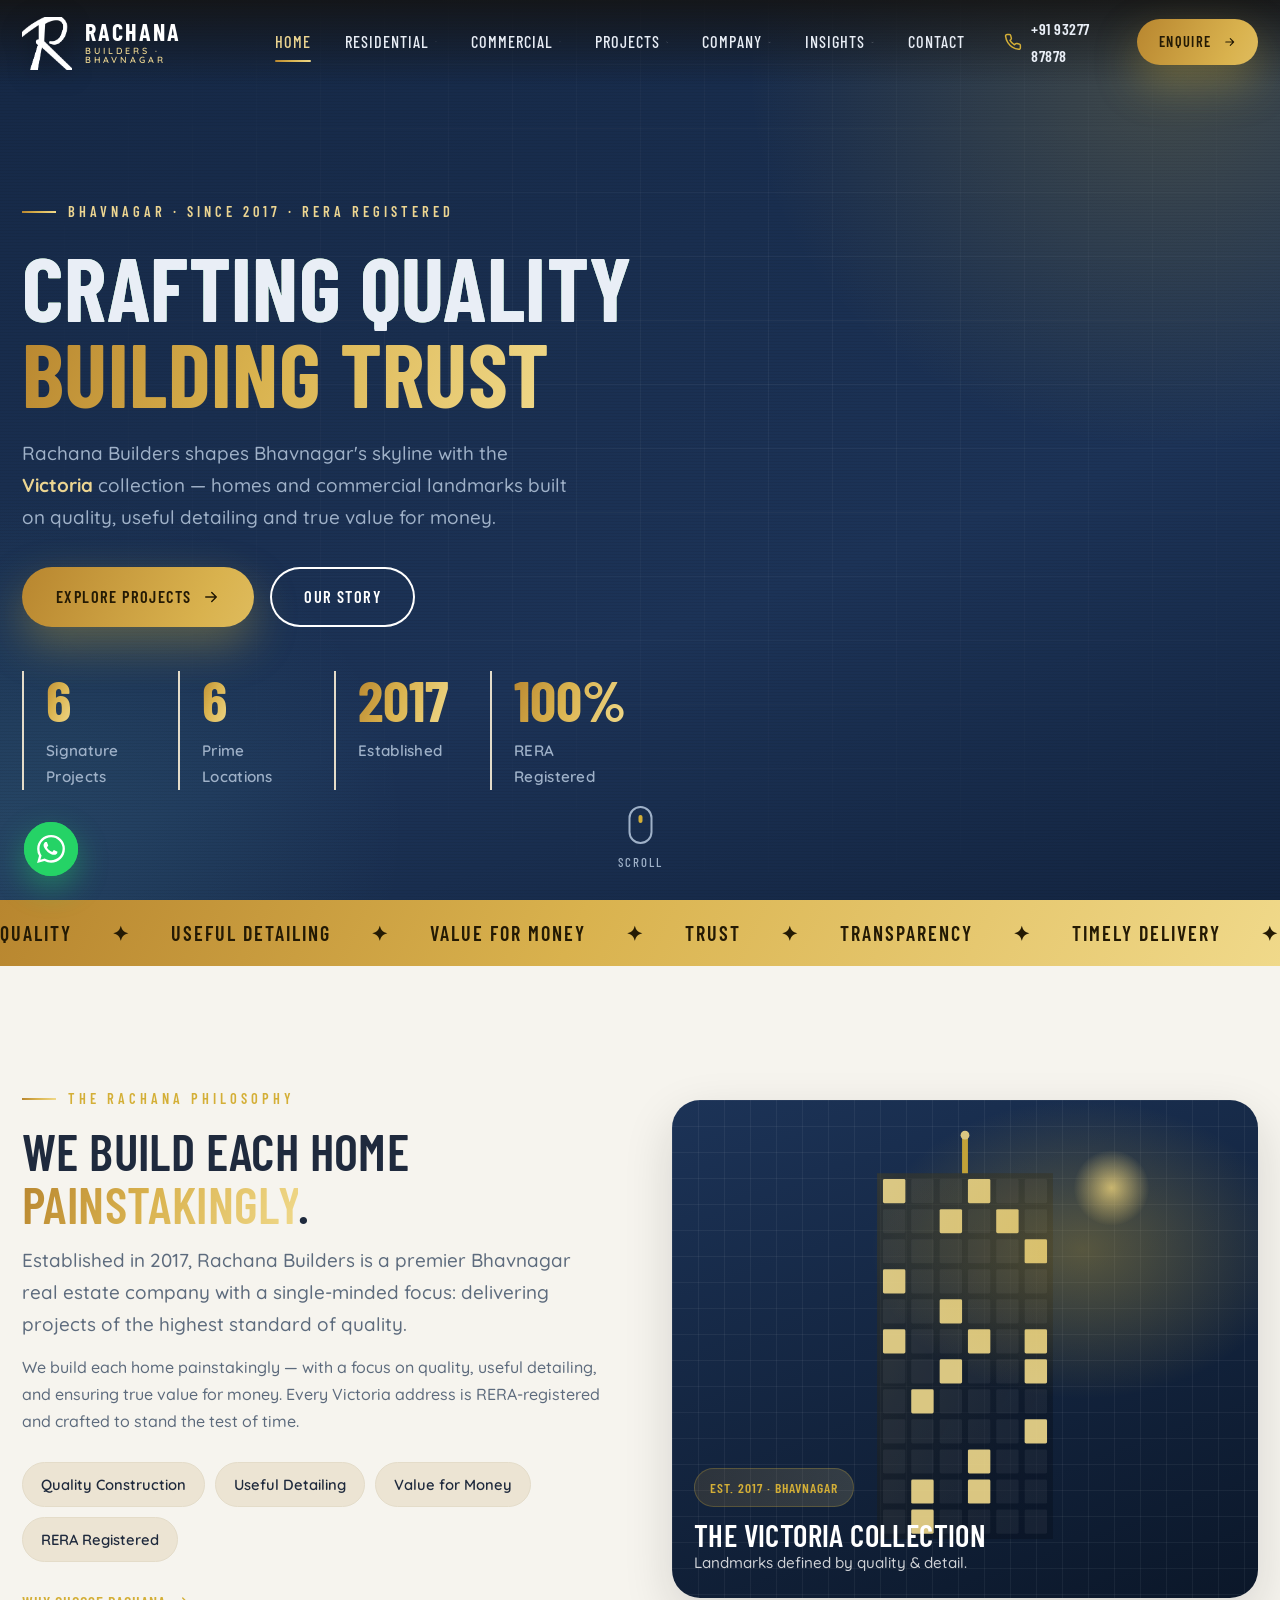
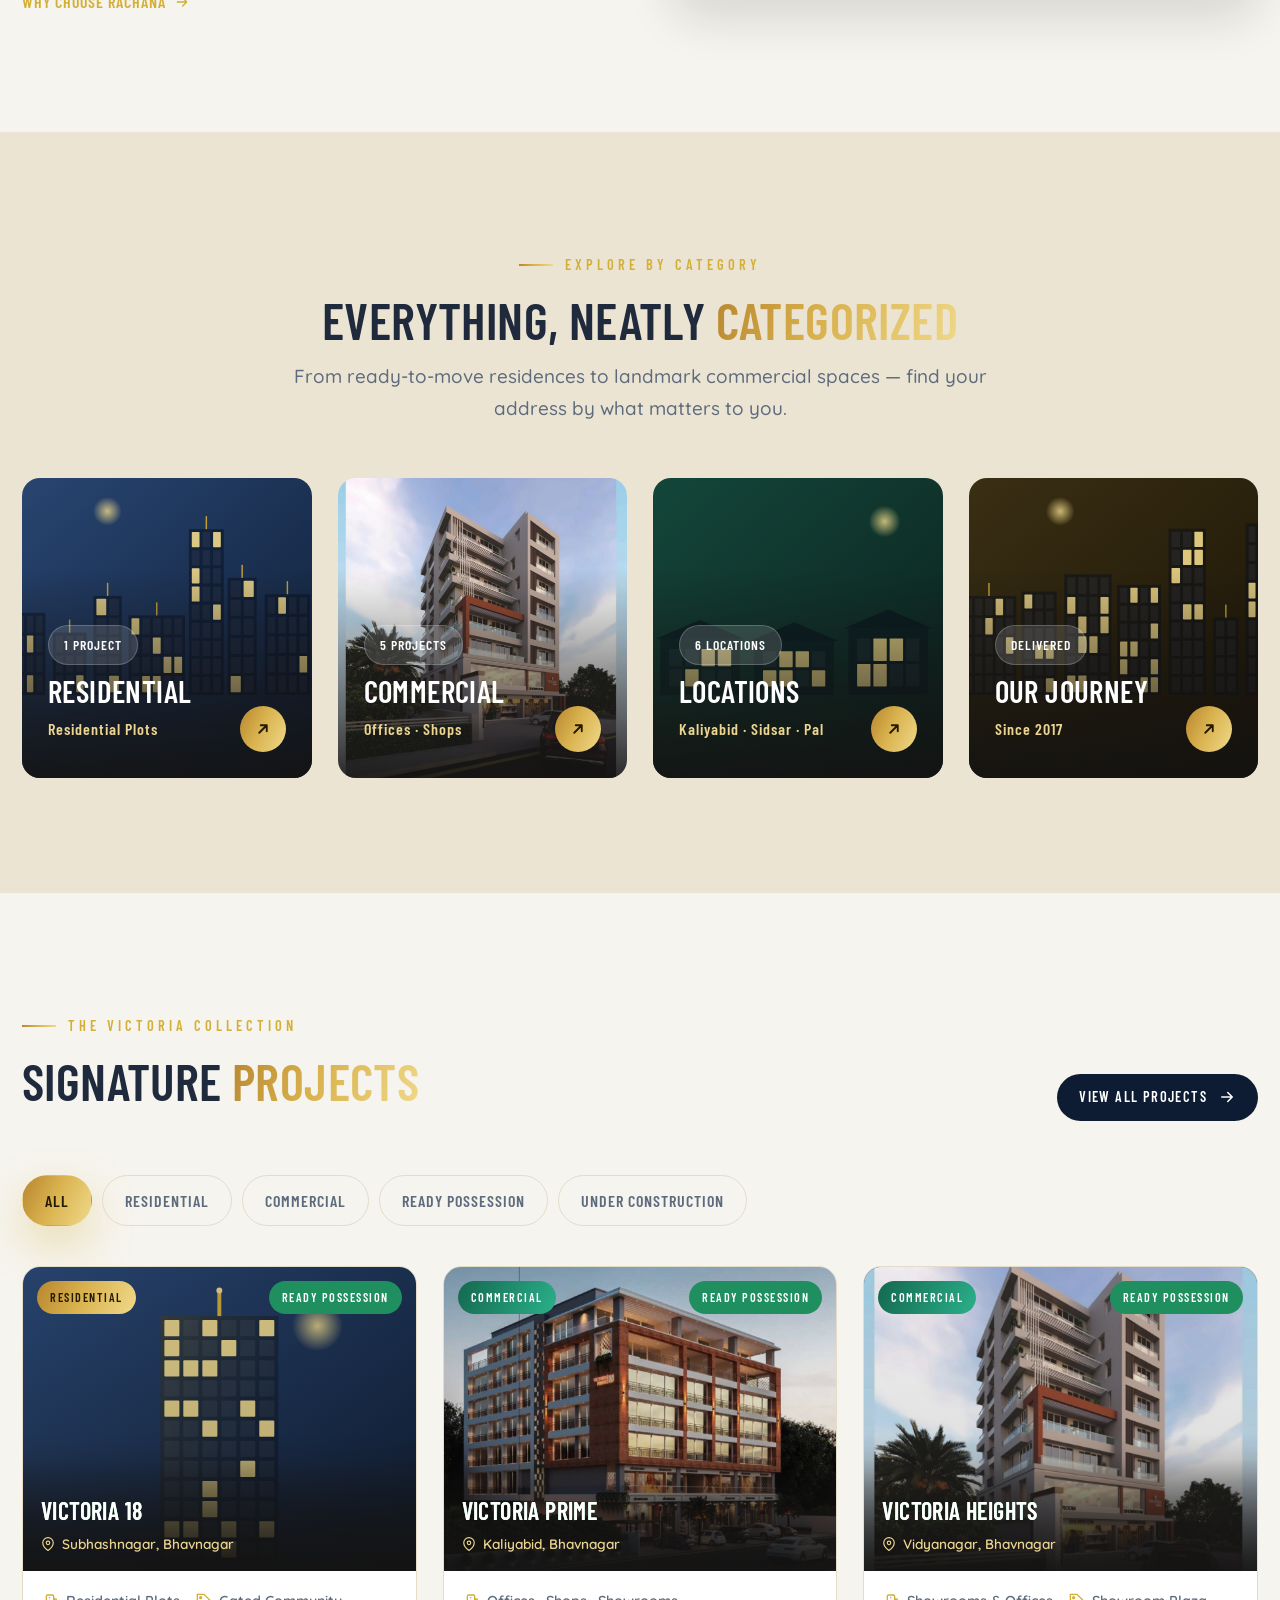
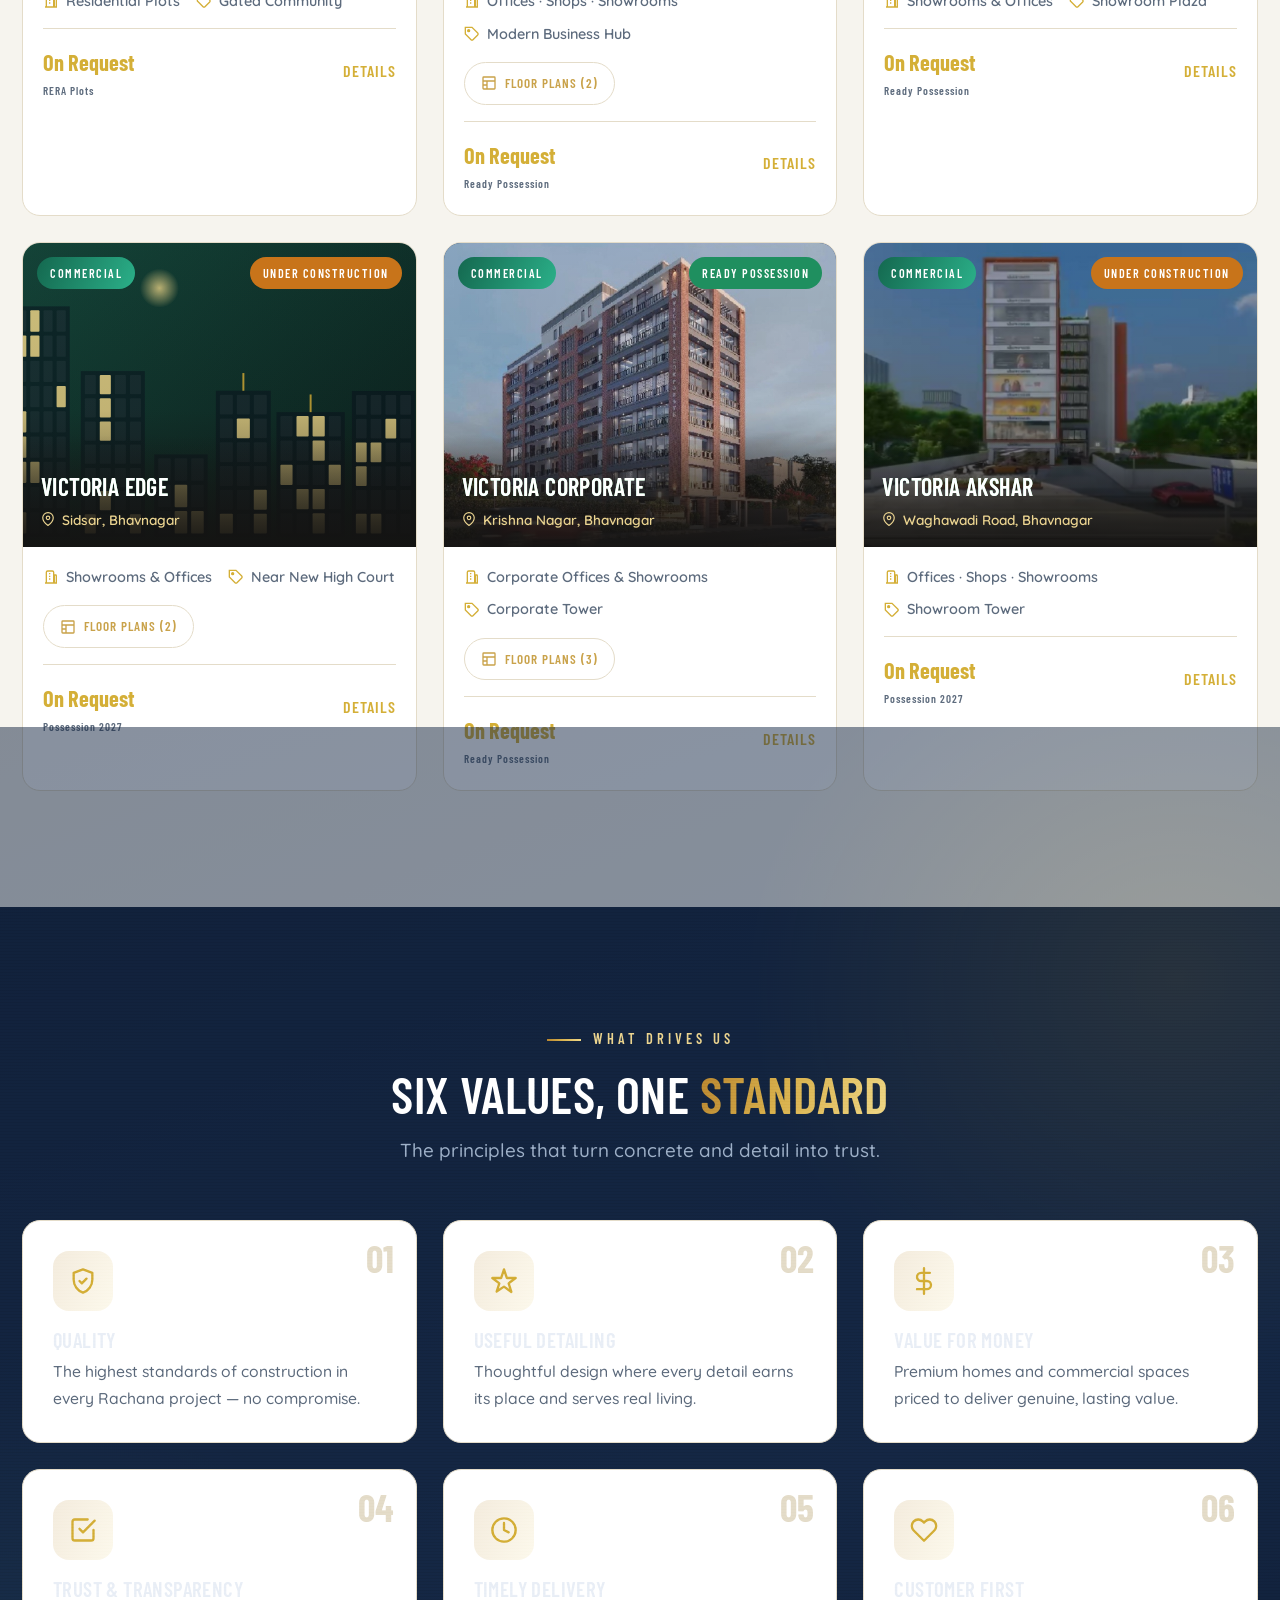
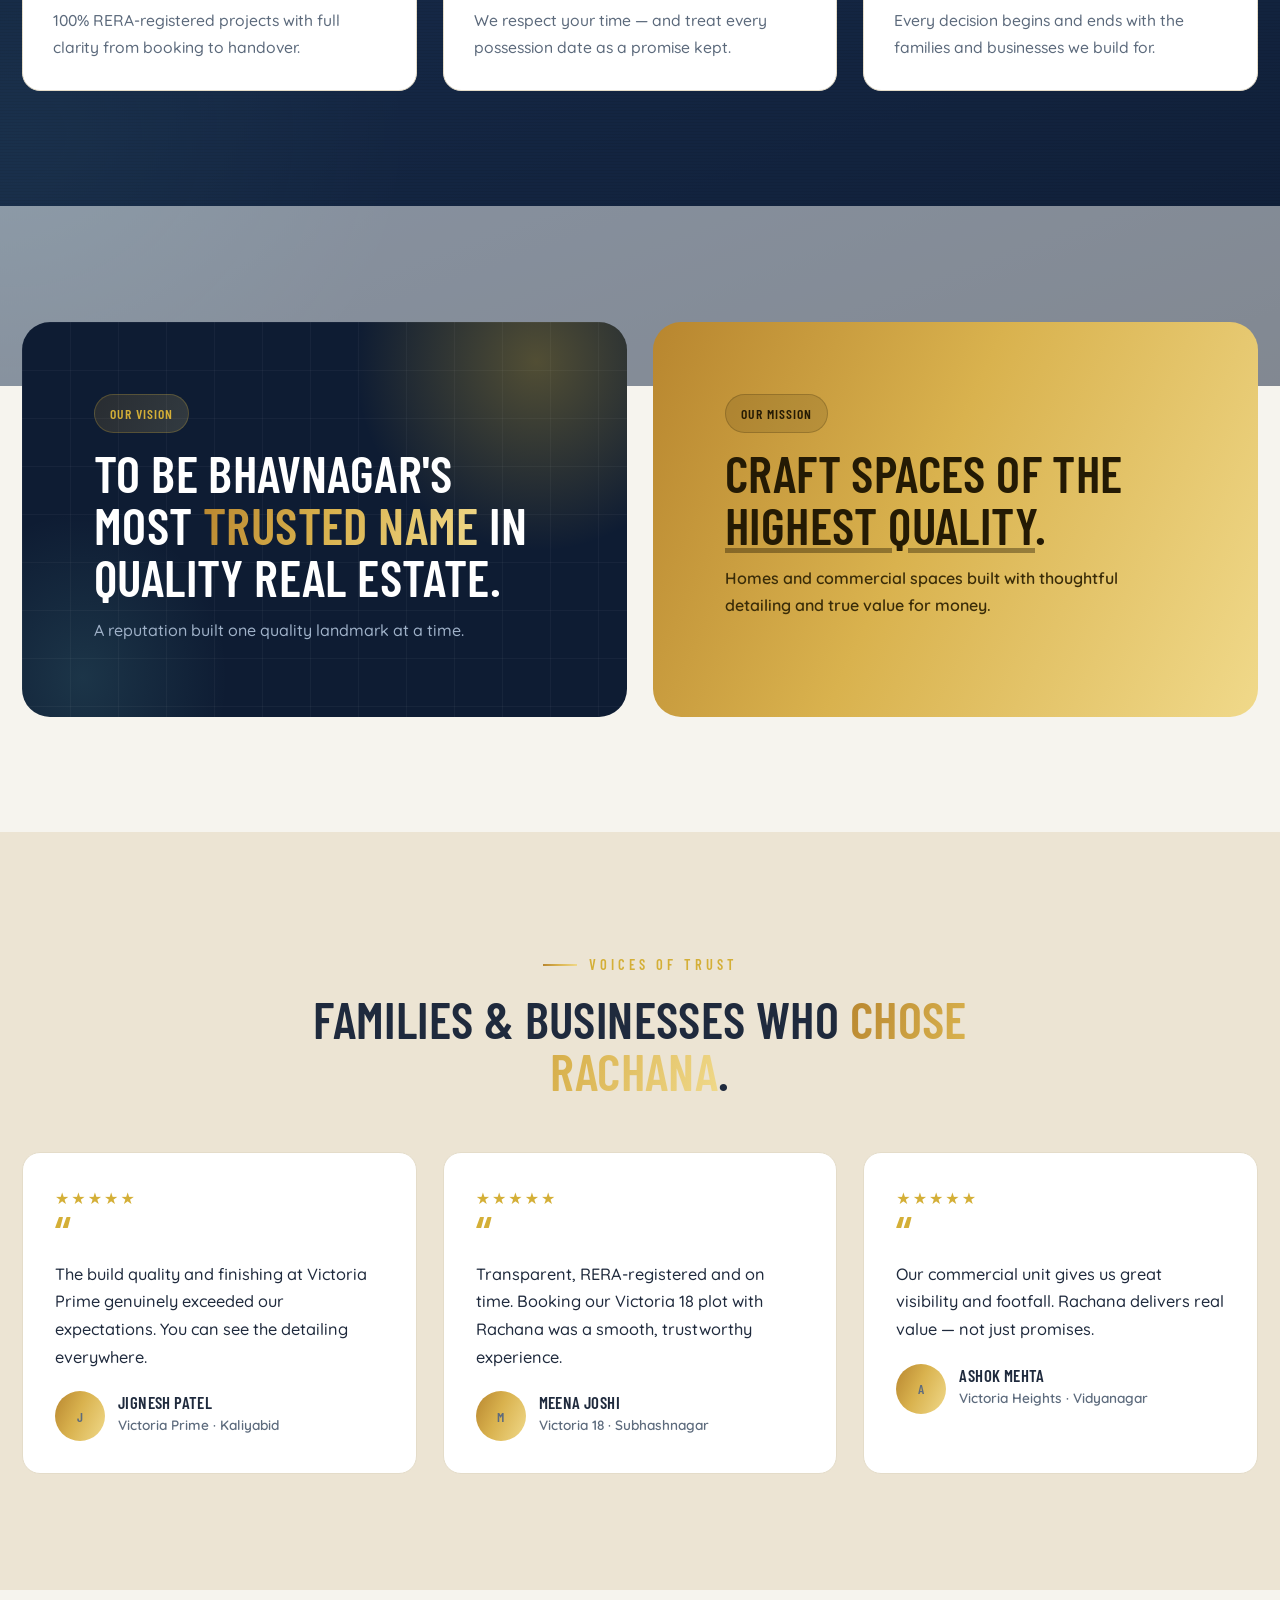
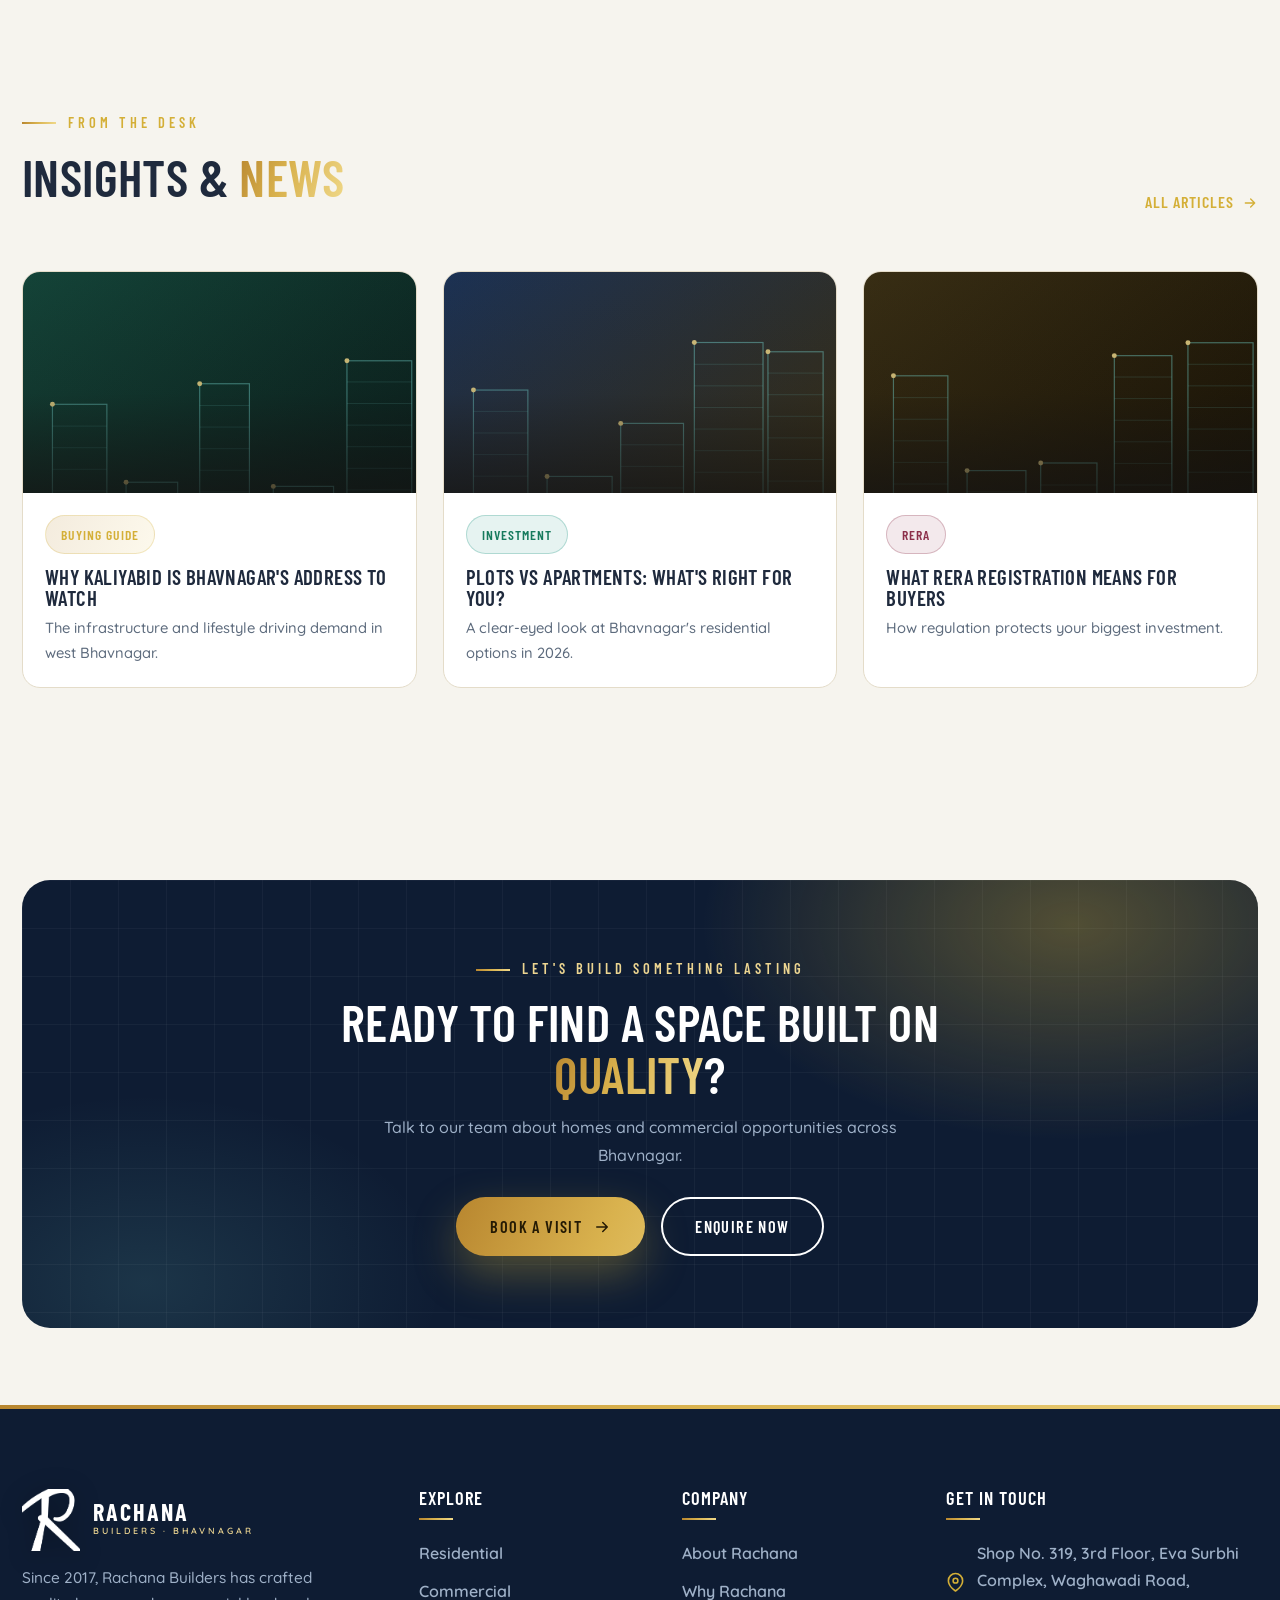
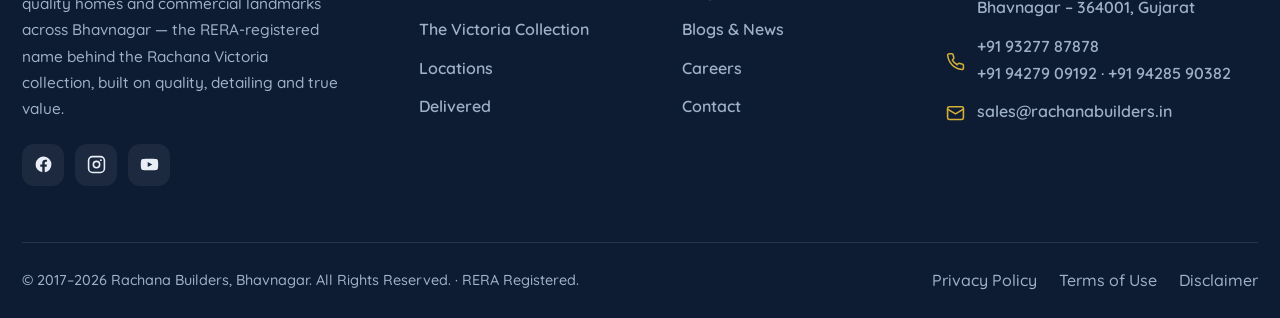
==== index.html @ 69e4c205 "Rachana Builders — Bhavnagar real estate website Multi-page static site (11 pages) for Rachana Build" ====
<!DOCTYPE html>
<html lang="en">
<head>
  <meta charset="UTF-8" />
  <meta name="viewport" content="width=device-width, initial-scale=1.0" />
  <meta name="description" content="Rachana Builders — Bhavnagar's RERA-registered developer since 2017. The Victoria collection of quality homes and commercial landmarks, built on quality, detailing and value." />
  <title>Rachana Builders · Crafting Quality, Building Trust — Bhavnagar Real Estate</title>
  <link rel="preconnect" href="https://fonts.googleapis.com" />
  <link rel="preconnect" href="https://fonts.gstatic.com" crossorigin />
  <link href="https://fonts.googleapis.com/css2?family=Barlow+Condensed:wght@400;500;600;700&family=Quicksand:wght@400;500;600;700&family=Playfair+Display:wght@700;800;900&display=swap" rel="stylesheet" />
  <link rel="stylesheet" href="assets/css/main.css?v=r12" />
  <link rel="icon" href="data:image/svg+xml,<svg xmlns='http://www.w3.org/2000/svg' viewBox='0 0 64 64'><rect width='64' height='64' rx='14' fill='%230e1c33'/><text x='32' y='46' font-family='Arial' font-size='40' font-weight='bold' fill='%23d4af37' text-anchor='middle'>R</text></svg>" />
</head>
<body data-page="home">

  <!-- Preloader -->
  <div class="preloader" id="preloader">
    <div class="center">
      <div class="pl-mark glitch live" data-text="RACHANA">RACHANA</div>
      <div class="pl-bar"><i></i></div>
    </div>
  </div>

  <header id="site-header"></header>

  <!-- ============ HERO ============ -->
  <section class="hero scanlines">
    <div class="hero-bg">
      <div class="mesh"></div>
      <div class="grid-lines"></div>
    </div>
    <div class="hero-inner">
      <span class="eyebrow on-dark reveal">Bhavnagar · Since 2017 · RERA Registered</span>
      <h1 class="display reveal" data-delay="1">
        <span class="glitch live auto" data-text="Crafting Quality">Crafting Quality</span><br />
        <span class="text-grad">Building Trust</span>
      </h1>
      <p class="lead reveal" data-delay="2">
        Rachana Builders shapes Bhavnagar's skyline with the <strong style="color:var(--gold-light)">Victoria</strong> collection —
        homes and commercial landmarks built on quality, useful detailing and true value for money.
      </p>
      <div class="hero-cta reveal" data-delay="3">
        <a class="btn btn-gold" href="projects.html">Explore Projects <svg viewBox="0 0 24 24" fill="none" stroke="currentColor" stroke-width="2" stroke-linecap="round" stroke-linejoin="round"><path d="M5 12h14M13 6l6 6-6 6"/></svg></a>
        <a class="btn btn-ghost" href="corporate.html" style="color:#fff">Our Story</a>
      </div>

      <div class="stat-row bordered mt-l reveal" data-delay="4" style="max-width:760px">
        <div class="stat on-dark"><div class="num text-grad"><span data-count="6">0</span></div><div class="lbl">Signature Projects</div></div>
        <div class="stat on-dark"><div class="num text-grad"><span data-count="6">0</span></div><div class="lbl">Prime Locations</div></div>
        <div class="stat on-dark"><div class="num text-grad"><span data-count="2017">0</span></div><div class="lbl">Established</div></div>
        <div class="stat on-dark"><div class="num text-grad"><span data-count="100">0</span>%</div><div class="lbl">RERA Registered</div></div>
      </div>
    </div>
    <div class="scroll-cue">
      <div class="mouse"></div>
      <span>Scroll</span>
    </div>
  </section>

  <!-- ============ MARQUEE ============ -->
  <div class="marquee" aria-hidden="true">
    <div class="marquee-track">
      <span>Quality</span><span>Useful Detailing</span><span>Value for Money</span><span>Trust</span><span>Transparency</span><span>Timely Delivery</span>
      <span>Quality</span><span>Useful Detailing</span><span>Value for Money</span><span>Trust</span><span>Transparency</span><span>Timely Delivery</span>
    </div>
  </div>

  <!-- ============ ABOUT / PHILOSOPHY ============ -->
  <section class="section">
    <div class="container split">
      <div class="reveal r-left">
        <span class="eyebrow">The Rachana Philosophy</span>
        <h2 class="mt-s">We build each home <span class="text-grad">painstakingly</span>.</h2>
        <p class="lead mt-s">
          Established in 2017, Rachana Builders is a premier Bhavnagar real estate company with a single-minded
          focus: delivering projects of the highest standard of quality.
        </p>
        <p class="muted mt-s">
          We build each home painstakingly — with a focus on quality, useful detailing, and ensuring true value
          for money. Every Victoria address is RERA-registered and crafted to stand the test of time.
        </p>
        <div class="pill-list mt-m">
          <span class="pill">Quality Construction</span>
          <span class="pill">Useful Detailing</span>
          <span class="pill">Value for Money</span>
          <span class="pill">RERA Registered</span>
        </div>
        <a class="link-arrow mt-m" href="why-sangini.html" style="margin-top:26px"><span>Why choose Rachana</span> <svg viewBox="0 0 24 24" fill="none" stroke="currentColor" stroke-width="2" stroke-linecap="round" stroke-linejoin="round"><path d="M5 12h14M13 6l6 6-6 6"/></svg></a>
      </div>
      <div class="reveal r-right">
        <div class="media-panel">
          <div class="art art-tower" data-art="tower" data-seed="7" style="position:absolute;inset:0"></div>
          <div style="position:absolute;left:22px;bottom:22px;right:22px;color:#fff;z-index:3">
            <span class="chip">Est. 2017 · Bhavnagar</span>
            <h3 style="color:#fff;margin-top:12px">The Victoria Collection</h3>
            <p style="color:rgba(255,255,255,.8);font-size:.95rem">Landmarks defined by quality &amp; detail.</p>
          </div>
        </div>
      </div>
    </div>
  </section>

  <!-- ============ CATEGORIES ============ -->
  <section class="section paper2">
    <div class="container">
      <div class="section-head center reveal">
        <span class="eyebrow center">Explore By Category</span>
        <h2>Everything, neatly <span class="text-grad">categorized</span></h2>
        <p class="lead">From ready-to-move residences to landmark commercial spaces — find your address by what matters to you.</p>
      </div>
      <div class="grid g-4">
        <a class="cat-tile reveal" data-delay="1" href="residential.html">
          <div class="art art-1" data-art="skyline" data-seed="21"></div>
          <div style="position:relative;z-index:2;width:100%">
            <span class="chip" style="background:rgba(255,255,255,.14);color:#fff;border-color:rgba(255,255,255,.2)">1 Project</span>
            <h3 style="margin:10px 0 0">Residential</h3>
            <div class="ct-meta"><span class="ct-count">Residential Plots</span><span class="ct-arrow"><svg viewBox="0 0 24 24" width="18" fill="none" stroke="currentColor" stroke-width="2.5" stroke-linecap="round" stroke-linejoin="round"><path d="M7 17 17 7M9 7h8v8"/></svg></span></div>
          </div>
        </a>
        <a class="cat-tile reveal" data-delay="2" href="commercial.html">
          <img class="cat-img" src="assets/img/victoria/heights.jpg" alt="Victoria commercial projects" loading="lazy" style="object-position:center 38%" />
          <div style="position:relative;z-index:2;width:100%">
            <span class="chip" style="background:rgba(255,255,255,.14);color:#fff;border-color:rgba(255,255,255,.2)">5 Projects</span>
            <h3 style="margin:10px 0 0">Commercial</h3>
            <div class="ct-meta"><span class="ct-count">Offices · Shops</span><span class="ct-arrow"><svg viewBox="0 0 24 24" width="18" fill="none" stroke="currentColor" stroke-width="2.5" stroke-linecap="round" stroke-linejoin="round"><path d="M7 17 17 7M9 7h8v8"/></svg></span></div>
          </div>
        </a>
        <a class="cat-tile reveal" data-delay="3" href="locations.html">
          <div class="art art-4" data-art="villa" data-seed="63"></div>
          <div style="position:relative;z-index:2;width:100%">
            <span class="chip" style="background:rgba(255,255,255,.14);color:#fff;border-color:rgba(255,255,255,.2)">6 Locations</span>
            <h3 style="margin:10px 0 0">Locations</h3>
            <div class="ct-meta"><span class="ct-count">Kaliyabid · Sidsar · Pal</span><span class="ct-arrow"><svg viewBox="0 0 24 24" width="18" fill="none" stroke="currentColor" stroke-width="2.5" stroke-linecap="round" stroke-linejoin="round"><path d="M7 17 17 7M9 7h8v8"/></svg></span></div>
          </div>
        </a>
        <a class="cat-tile reveal" data-delay="4" href="archives.html">
          <div class="art art-5" data-art="skyline" data-seed="84"></div>
          <div style="position:relative;z-index:2;width:100%">
            <span class="chip" style="background:rgba(255,255,255,.14);color:#fff;border-color:rgba(255,255,255,.2)">Delivered</span>
            <h3 style="margin:10px 0 0">Our Journey</h3>
            <div class="ct-meta"><span class="ct-count">Since 2017</span><span class="ct-arrow"><svg viewBox="0 0 24 24" width="18" fill="none" stroke="currentColor" stroke-width="2.5" stroke-linecap="round" stroke-linejoin="round"><path d="M7 17 17 7M9 7h8v8"/></svg></span></div>
          </div>
        </a>
      </div>
    </div>
  </section>

  <!-- ============ FEATURED PROJECTS (filterable) ============ -->
  <section class="section" data-filter-group>
    <div class="container">
      <div class="section-head reveal" style="display:flex;justify-content:space-between;align-items:flex-end;max-width:100%;flex-wrap:wrap;gap:20px">
        <div style="max-width:560px">
          <span class="eyebrow">The Victoria Collection</span>
          <h2 class="mt-s">Signature <span class="text-grad">Projects</span></h2>
        </div>
        <a class="btn btn-dark btn-sm" href="projects.html">View All Projects <svg viewBox="0 0 24 24" fill="none" stroke="currentColor" stroke-width="2" stroke-linecap="round" stroke-linejoin="round"><path d="M5 12h14M13 6l6 6-6 6"/></svg></a>
      </div>

      <div class="filters reveal">
        <button class="filter-btn active" data-filter="all">All</button>
        <button class="filter-btn" data-filter="residential">Residential</button>
        <button class="filter-btn" data-filter="commercial">Commercial</button>
        <button class="filter-btn" data-filter="ready">Ready Possession</button>
        <button class="filter-btn" data-filter="uc">Under Construction</button>
      </div>

      <div data-projects data-type="all" data-status="all" data-limit="6" data-cols="g-3"></div>
    </div>
  </section>

  <!-- ============ CORE VALUES ============ -->
  <section class="section dark scanlines">
    <div class="hero-bg" style="opacity:.5"><div class="mesh"></div></div>
    <div class="container" style="position:relative;z-index:2">
      <div class="section-head center reveal">
        <span class="eyebrow center on-dark">What Drives Us</span>
        <h2>Six values, one <span class="text-grad">standard</span></h2>
        <p class="lead" style="color:var(--text-onDark-soft)">The principles that turn concrete and detail into trust.</p>
      </div>
      <div class="grid g-3">
        <div class="feature reveal" data-delay="1"><span class="idx">01</span><div class="ic c-gold"><svg viewBox="0 0 24 24" fill="none" stroke="currentColor" stroke-width="2" stroke-linecap="round" stroke-linejoin="round"><path d="M12 2 4 5v6c0 5 3.4 9.4 8 11 4.6-1.6 8-6 8-11V5z"/><path d="m9 12 2 2 4-4"/></svg></div><h4>Quality</h4><p>The highest standards of construction in every Rachana project — no compromise.</p></div>
        <div class="feature reveal" data-delay="2"><span class="idx">02</span><div class="ic c-blue"><svg viewBox="0 0 24 24" fill="none" stroke="currentColor" stroke-width="2" stroke-linecap="round" stroke-linejoin="round"><path d="m12 2 2.4 7.4H22l-6 4.6 2.3 7.4-6.3-4.6L5.7 21 8 14 2 9.4h7.6z"/></svg></div><h4>Useful Detailing</h4><p>Thoughtful design where every detail earns its place and serves real living.</p></div>
        <div class="feature reveal" data-delay="3"><span class="idx">03</span><div class="ic c-teal"><svg viewBox="0 0 24 24" fill="none" stroke="currentColor" stroke-width="2" stroke-linecap="round" stroke-linejoin="round"><path d="M12 1v22M17 5H9.5a3.5 3.5 0 0 0 0 7h5a3.5 3.5 0 0 1 0 7H6"/></svg></div><h4>Value for Money</h4><p>Premium homes and commercial spaces priced to deliver genuine, lasting value.</p></div>
        <div class="feature reveal" data-delay="1"><span class="idx">04</span><div class="ic c-gold"><svg viewBox="0 0 24 24" fill="none" stroke="currentColor" stroke-width="2" stroke-linecap="round" stroke-linejoin="round"><path d="M9 11l3 3L22 4"/><path d="M21 12v7a2 2 0 0 1-2 2H5a2 2 0 0 1-2-2V5a2 2 0 0 1 2-2h11"/></svg></div><h4>Trust &amp; Transparency</h4><p>100% RERA-registered projects with full clarity from booking to handover.</p></div>
        <div class="feature reveal" data-delay="2"><span class="idx">05</span><div class="ic c-blue"><svg viewBox="0 0 24 24" fill="none" stroke="currentColor" stroke-width="2" stroke-linecap="round" stroke-linejoin="round"><circle cx="12" cy="12" r="10"/><path d="M12 6v6l4 2"/></svg></div><h4>Timely Delivery</h4><p>We respect your time — and treat every possession date as a promise kept.</p></div>
        <div class="feature reveal" data-delay="3"><span class="idx">06</span><div class="ic c-teal"><svg viewBox="0 0 24 24" fill="none" stroke="currentColor" stroke-width="2" stroke-linecap="round" stroke-linejoin="round"><path d="M20.84 4.61a5.5 5.5 0 0 0-7.78 0L12 5.67l-1.06-1.06a5.5 5.5 0 1 0-7.78 7.78L12 21.23l8.84-8.84a5.5 5.5 0 0 0 0-7.78z"/></svg></div><h4>Customer First</h4><p>Every decision begins and ends with the families and businesses we build for.</p></div>
      </div>
    </div>
  </section>

  <!-- ============ VISION / MISSION ============ -->
  <section class="section">
    <div class="container">
      <div class="grid g-2">
        <div class="cta-band reveal r-left" style="background:var(--ink)">
          <div class="mesh"></div><div class="grid-lines"></div>
          <span class="chip">Our Vision</span>
          <h2 class="mt-s">To be Bhavnagar's most <span class="text-grad">trusted name</span> in quality real estate.</h2>
          <p class="mt-s" style="color:var(--text-onDark-soft)">A reputation built one quality landmark at a time.</p>
        </div>
        <div class="cta-band reveal r-right" style="background:var(--grad);color:#241a04">
          <span class="chip" style="background:rgba(36,26,4,.12);color:#241a04;border-color:rgba(36,26,4,.2)">Our Mission</span>
          <h2 class="mt-s" style="color:#241a04">Craft spaces of the <span style="text-decoration:underline;text-decoration-color:rgba(36,26,4,.4)">highest quality</span>.</h2>
          <p class="mt-s" style="color:#3a2c08;font-weight:600">Homes and commercial spaces built with thoughtful detailing and true value for money.</p>
        </div>
      </div>
    </div>
  </section>

  <!-- ============ TESTIMONIALS ============ -->
  <section class="section paper2">
    <div class="container">
      <div class="section-head center reveal">
        <span class="eyebrow center">Voices of Trust</span>
        <h2>Families &amp; businesses who <span class="text-grad">chose Rachana</span>.</h2>
      </div>
      <div class="grid g-3">
        <div class="testi reveal" data-delay="1"><div class="stars">★★★★★</div><div class="quote">“</div><p>The build quality and finishing at Victoria Prime genuinely exceeded our expectations. You can see the detailing everywhere.</p><div class="who"><span class="av">J</span><div><h5>Jignesh Patel</h5><span>Victoria Prime · Kaliyabid</span></div></div></div>
        <div class="testi reveal" data-delay="2"><div class="stars">★★★★★</div><div class="quote">“</div><p>Transparent, RERA-registered and on time. Booking our Victoria 18 plot with Rachana was a smooth, trustworthy experience.</p><div class="who"><span class="av">M</span><div><h5>Meena Joshi</h5><span>Victoria 18 · Subhashnagar</span></div></div></div>
        <div class="testi reveal" data-delay="3"><div class="stars">★★★★★</div><div class="quote">“</div><p>Our commercial unit gives us great visibility and footfall. Rachana delivers real value — not just promises.</p><div class="who"><span class="av">A</span><div><h5>Ashok Mehta</h5><span>Victoria Heights · Vidyanagar</span></div></div></div>
      </div>
    </div>
  </section>

  <!-- ============ INSIGHTS TEASER ============ -->
  <section class="section">
    <div class="container">
      <div class="section-head reveal" style="display:flex;justify-content:space-between;align-items:flex-end;max-width:100%;flex-wrap:wrap;gap:18px">
        <div><span class="eyebrow">From The Desk</span><h2 class="mt-s">Insights &amp; <span class="text-grad">News</span></h2></div>
        <a class="link-arrow" href="blogs.html"><span>All articles</span> <svg viewBox="0 0 24 24" fill="none" stroke="currentColor" stroke-width="2" stroke-linecap="round" stroke-linejoin="round"><path d="M5 12h14M13 6l6 6-6 6"/></svg></a>
      </div>
      <div class="grid g-3">
        <a class="card reveal" data-delay="1" href="blogs.html"><div class="pc-visual" style="aspect-ratio:16/9"><div class="art art-4" data-art="blueprint" data-seed="91" style="position:absolute;inset:0"></div></div><div style="padding:22px"><span class="chip">Buying Guide</span><h4 style="margin:12px 0 6px">Why Kaliyabid is Bhavnagar's address to watch</h4><p class="muted" style="font-size:.92rem">The infrastructure and lifestyle driving demand in west Bhavnagar.</p></div></a>
        <a class="card reveal" data-delay="2" href="blogs.html"><div class="pc-visual" style="aspect-ratio:16/9"><div class="art art-3" data-art="blueprint" data-seed="92" style="position:absolute;inset:0"></div></div><div style="padding:22px"><span class="chip teal">Investment</span><h4 style="margin:12px 0 6px">Plots vs apartments: what's right for you?</h4><p class="muted" style="font-size:.92rem">A clear-eyed look at Bhavnagar's residential options in 2026.</p></div></a>
        <a class="card reveal" data-delay="3" href="blogs.html"><div class="pc-visual" style="aspect-ratio:16/9"><div class="art art-5" data-art="blueprint" data-seed="93" style="position:absolute;inset:0"></div></div><div style="padding:22px"><span class="chip red">RERA</span><h4 style="margin:12px 0 6px">What RERA registration means for buyers</h4><p class="muted" style="font-size:.92rem">How regulation protects your biggest investment.</p></div></a>
      </div>
    </div>
  </section>

  <!-- ============ FINAL CTA ============ -->
  <section class="section tight">
    <div class="container">
      <div class="cta-band reveal" style="text-align:center">
        <div class="mesh"></div><div class="grid-lines"></div>
        <span class="eyebrow center on-dark">Let's build something lasting</span>
        <h2 class="mt-s" style="max-width:760px;margin-inline:auto">Ready to find a space built on <span class="text-grad">quality</span>?</h2>
        <p class="mt-s" style="color:var(--text-onDark-soft);max-width:560px;margin-inline:auto">Talk to our team about homes and commercial opportunities across Bhavnagar.</p>
        <div class="hero-cta" style="justify-content:center;margin-top:28px">
          <a class="btn btn-gold" href="contact.html">Book a Visit <svg viewBox="0 0 24 24" fill="none" stroke="currentColor" stroke-width="2" stroke-linecap="round" stroke-linejoin="round"><path d="M5 12h14M13 6l6 6-6 6"/></svg></a>
          <a class="btn btn-ghost" href="contact.html" style="color:#fff">Enquire Now</a>
        </div>
      </div>
    </div>
  </section>

  <footer id="site-footer"></footer>

  <script src="assets/js/components.js?v=r12"></script>
  <script src="assets/js/projects.js?v=r12"></script>
  <script src="assets/js/art.js?v=r12"></script>
  <script src="assets/js/main.js?v=r12"></script>
  <script src="assets/js/lightbox.js?v=r12"></script>
</body>
</html>
---- assets/css/main.css ----
/* =====================================================================
   RACHANA BUILDERS — Bhavnagar · Design System
   "Crafting Quality, Building Trust" · Est. 2017
   Royal "Victoria" identity: deep navy + antique gold, regal accents.
   Fonts: Barlow Condensed (display) + Quicksand (body).
   ===================================================================== */

/* ------------------------------------------------------------------ */
/* 1. DESIGN TOKENS                                                    */
/* ------------------------------------------------------------------ */
:root {
  /* Antique royal golds (primary accent) */
  --gold:        #d4af37;
  --gold-light:  #ecd591;
  --gold-soft:   #c9a24a;
  --orange:      #b8862f;   /* deep gold — gradient start */
  --yellow:      #f0d98a;   /* light gold — gradient end */
  --amber:       #d9b24e;

  /* Regal burgundy ("Victoria" wine) — accent */
  --red:         #8c2f4a;
  --red-dark:    #6a2138;
  --red-light:   #b15470;

  /* Wider secondary accents (category coding & variety) */
  --teal:        #167a5d;
  --teal-light:  #2bb089;
  --blue:        #2f5fa6;   /* royal blue */
  --blue-light:  #5f8fce;
  --plum:        #6d2f6b;
  --green:       #1f8f5f;
  --clay:        #b06a39;

  /* Glitch / accent (cyan reads beautifully on navy) */
  --mint:        #7fe8e0;
  --salmon:      #e0a36a;

  /* Inks (deep royal navy) & papers (ivory) */
  --ink:         #0e1c33;
  --ink-2:       #13243f;
  --ink-3:       #1c3357;
  --ink-4:       #284571;
  --paper:       #f6f4ee;
  --paper-2:     #ece4d3;
  --white:       #ffffff;

  /* Text */
  --text:        #1f2a3d;
  --text-soft:   #5d6b7d;
  --text-onDark: #e9eef6;
  --text-onDark-soft: #9fb1c8;

  /* Lines */
  --line:        #e4dcc9;
  --line-dark:   rgba(255,255,255,.10);

  /* Signature gold gradient (metallic) */
  --grad: linear-gradient(115deg, #b8862f 0%, #d9b24e 45%, #f0d98a 100%);
  --grad-soft: linear-gradient(115deg, rgba(184,134,47,.16), rgba(240,217,138,.16));
  --grad-dark: linear-gradient(160deg, #13243f 0%, #1c3357 60%, #0e1c33 100%);
  /* duo + secondary gradients */
  --grad-duo:  linear-gradient(115deg, #2f5fa6 0%, #7a6db0 50%, #d9b24e 100%);
  --grad-red:  linear-gradient(115deg, #8c2f4a, #b15470);
  --grad-teal: linear-gradient(115deg, #14684f, #2bb089);
  --grad-blue: linear-gradient(115deg, #244e8a, #5f8fce);
  --grad-plum: linear-gradient(115deg, #5e2450, #b14a8f);

  /* Typography */
  --font-display: "Barlow Condensed", "Arial Narrow", sans-serif;
  --font-body:    "Quicksand", system-ui, -apple-system, sans-serif;

  /* Shape & depth */
  --radius:    18px;
  --radius-sm: 12px;
  --radius-lg: 28px;
  --shadow-sm: 0 6px 20px rgba(20,19,18,.08);
  --shadow:    0 18px 50px rgba(20,19,18,.14);
  --shadow-gold: 0 18px 44px rgba(212,175,55,.34);

  /* Motion — tuned for "smooth" */
  --ease:      cubic-bezier(.22,.61,.36,1);
  --ease-out:  cubic-bezier(.16,1,.3,1);
  --t-fast: .25s var(--ease);
  --t:      .45s var(--ease);
  --t-slow: .8s  var(--ease-out);

  --container: 1240px;
  --nav-h: 84px;
}

/* ------------------------------------------------------------------ */
/* 2. RESET & BASE                                                     */
/* ------------------------------------------------------------------ */
*,*::before,*::after { box-sizing: border-box; }
* { margin: 0; padding: 0; }

html {
  scroll-behavior: smooth;
  scroll-padding-top: calc(var(--nav-h) + 20px);
  -webkit-text-size-adjust: 100%;
}
body {
  font-family: var(--font-body);
  font-weight: 500;
  color: var(--text);
  background: var(--paper);
  line-height: 1.7;
  overflow-x: hidden;
  -webkit-font-smoothing: antialiased;
  text-rendering: optimizeLegibility;
}
img, svg, video { display: block; max-width: 100%; }
a { color: inherit; text-decoration: none; }
button, input, textarea, select { font: inherit; color: inherit; }
ul { list-style: none; }

::selection { background: var(--gold); color: #2a2926; }

/* Custom scrollbar */
::-webkit-scrollbar { width: 11px; }
::-webkit-scrollbar-track { background: var(--ink); }
::-webkit-scrollbar-thumb { background: linear-gradient(var(--gold), var(--amber)); border-radius: 20px; border: 2px solid var(--ink); }

/* ------------------------------------------------------------------ */
/* 3. TYPOGRAPHY                                                       */
/* ------------------------------------------------------------------ */
h1,h2,h3,h4,h5 {
  font-family: var(--font-display);
  font-weight: 600;
  line-height: 1.02;
  letter-spacing: .4px;
  text-transform: uppercase;
}
.display { font-size: clamp(2.8rem, 7vw, 6rem); font-weight: 700; line-height: .96; }
h1 { font-size: clamp(2.4rem, 5.2vw, 4.4rem); }
h2 { font-size: clamp(2rem, 4vw, 3.3rem); }
h3 { font-size: clamp(1.4rem, 2.4vw, 2rem); }
h4 { font-size: 1.3rem; }

.eyebrow {
  font-family: var(--font-display);
  text-transform: uppercase;
  letter-spacing: 4px;
  font-weight: 600;
  font-size: .9rem;
  color: var(--gold);
  display: inline-flex;
  align-items: center;
  gap: 12px;
}
.eyebrow::before {
  content: ""; width: 34px; height: 2px; background: var(--grad);
}
.eyebrow.center { justify-content: center; }
.eyebrow.on-dark { color: var(--gold-light); }

.lead { font-size: 1.18rem; color: var(--text-soft); font-weight: 500; }
.text-grad {
  background: var(--grad);
  -webkit-background-clip: text; background-clip: text;
  -webkit-text-fill-color: transparent; color: transparent;
}
.muted { color: var(--text-soft); }
.on-dark .muted, .muted.on-dark { color: var(--text-onDark-soft); }

/* ------------------------------------------------------------------ */
/* 4. LAYOUT UTILITIES                                                 */
/* ------------------------------------------------------------------ */
.container { width: min(100% - 44px, var(--container)); margin-inline: auto; }
.container-wide { width: min(100% - 44px, 1440px); margin-inline: auto; }
.section { padding: clamp(64px, 9vw, 130px) 0; position: relative; }
.section.tight { padding: clamp(48px,6vw,80px) 0; }
.section.dark { background: var(--ink); color: var(--text-onDark); }
.section.dark h1,.section.dark h2,.section.dark h3 { color: var(--white); }
.section.ink2 { background: var(--ink-2); color: var(--text-onDark); }
.section.paper2 { background: var(--paper-2); }

.section-head { max-width: 720px; margin-bottom: 54px; }
.section-head.center { margin-inline: auto; text-align: center; }
.section-head h2 { margin: 16px 0 14px; }

.grid { display: grid; gap: 26px; }
.g-2 { grid-template-columns: repeat(2,1fr); }
.g-3 { grid-template-columns: repeat(3,1fr); }
.g-4 { grid-template-columns: repeat(4,1fr); }
.split { display: grid; grid-template-columns: 1fr 1fr; gap: clamp(34px,5vw,72px); align-items: center; }

.center { text-align: center; }
.mt-s{margin-top:14px} .mt-m{margin-top:26px} .mt-l{margin-top:44px}

/* ------------------------------------------------------------------ */
/* 5. BUTTONS                                                          */
/* ------------------------------------------------------------------ */
.btn {
  --pad: 16px 34px;
  position: relative;
  display: inline-flex; align-items: center; gap: 11px;
  padding: var(--pad);
  font-family: var(--font-display);
  font-weight: 600; font-size: 1.02rem; letter-spacing: 1.4px;
  text-transform: uppercase;
  border: none; border-radius: 60px;
  cursor: pointer; overflow: hidden;
  transition: transform var(--t), box-shadow var(--t), color var(--t);
  isolation: isolate;
}
.btn svg { width: 18px; height: 18px; transition: transform var(--t); }
.btn:hover svg { transform: translateX(5px); }

.btn-gold { background: var(--grad); color: #241a04; box-shadow: var(--shadow-gold); background-size: 180% 100%; }
.btn-gold:hover { transform: translateY(-3px); background-position: 100% 0; }

.btn-dark { background: var(--ink); color: var(--white); }
.btn-dark:hover { transform: translateY(-3px); box-shadow: var(--shadow); }

.btn-ghost { background: transparent; color: inherit; box-shadow: inset 0 0 0 2px currentColor; }
.btn-ghost:hover { background: var(--ink); color: var(--white); box-shadow: inset 0 0 0 2px var(--ink); transform: translateY(-3px); }
.on-dark .btn-ghost:hover { background: var(--gold); color: #241a04; box-shadow: inset 0 0 0 2px var(--gold); }

.btn-sm { padding: 11px 22px; font-size: .9rem; }

/* link with animated underline */
.link-arrow { display: inline-flex; align-items: center; gap: 8px; font-family: var(--font-display); font-weight: 600; letter-spacing: 1px; text-transform: uppercase; color: var(--gold); }
.link-arrow span { background: linear-gradient(var(--gold),var(--gold)) 0 100%/0 2px no-repeat; transition: background-size var(--t); padding-bottom: 2px; }
.link-arrow:hover span { background-size: 100% 2px; }
.link-arrow:hover svg { transform: translateX(5px); }
.link-arrow svg { width: 16px; transition: transform var(--t); }

/* ------------------------------------------------------------------ */
/* 6. SCROLL PROGRESS + PRELOADER                                      */
/* ------------------------------------------------------------------ */
.scroll-progress { position: fixed; top: 0; left: 0; height: 3px; width: 0; background: var(--grad); z-index: 2000; transition: width .1s linear; }

.preloader {
  position: fixed; inset: 0; z-index: 3000;
  background: var(--ink);
  display: grid; place-items: center;
  transition: opacity .6s ease, visibility .6s ease;
}
.preloader.done { opacity: 0; visibility: hidden; }
.preloader .pl-mark {
  font-family: var(--font-display); font-weight: 700;
  font-size: clamp(2.4rem,7vw,4.2rem); letter-spacing: 3px;
  color: var(--white); text-transform: uppercase;
}
.preloader .pl-bar { width: 200px; height: 3px; background: var(--line-dark); margin: 22px auto 0; border-radius: 3px; overflow: hidden; }
.preloader .pl-bar i { display: block; height: 100%; width: 0; background: var(--grad); animation: plload 1.5s var(--ease-out) forwards; }
@keyframes plload { to { width: 100%; } }

/* ------------------------------------------------------------------ */
/* 7. HEADER / NAV                                                     */
/* ------------------------------------------------------------------ */
.site-header {
  position: fixed; inset: 0 0 auto 0; z-index: 1000;
  height: var(--nav-h);
  display: flex; align-items: center;
  background: linear-gradient(180deg, rgba(20,19,18,.85), rgba(20,19,18,0));
  transition: background var(--t), height var(--t), box-shadow var(--t);
}
.site-header.scrolled {
  height: 70px;
  background: rgba(18,17,16,.92);
  backdrop-filter: blur(14px) saturate(140%);
  box-shadow: 0 10px 30px rgba(0,0,0,.32);
  border-bottom: 1px solid var(--line-dark);
}
.nav-inner { width: min(100% - 44px, 1440px); margin-inline: auto; display: flex; align-items: center; justify-content: space-between; gap: 24px; }

.brand { display: flex; align-items: center; gap: 13px; color: var(--white); }
.brand-logo { height: 50px; width: auto; display: block; transition: height var(--t); }
.site-header.scrolled .brand-logo { height: 40px; }
.site-footer .brand-logo { height: 54px; }
.brand-mark { width: 50px; height: 50px; flex: none; display: grid; place-items: center; transition: transform var(--t); }
.brand-mark svg { width: 100%; height: 100%; }
.brand-mark .brand-logo-img { height: 100%; width: auto; object-fit: contain; display: block; filter: drop-shadow(0 4px 12px rgba(0,0,0,.35)); }
.brand:hover .brand-mark { transform: scale(1.06); }
.site-footer .brand-mark { width: 58px; height: 58px; }
.brand-name { font-family: var(--font-display); font-weight: 700; font-size: 1.5rem; letter-spacing: 2px; line-height: 1; text-transform: uppercase; }
.brand-name small { display: block; font-family: var(--font-body); font-weight: 600; font-size: .56rem; letter-spacing: 3px; color: var(--gold-light); margin-top: 3px; }

.nav-menu { display: flex; align-items: center; gap: 4px; }
.nav-menu > li { position: relative; }
.nav-menu > li > a {
  display: flex; align-items: center; gap: 6px;
  padding: 12px 15px; color: var(--text-onDark);
  font-family: var(--font-display); font-weight: 500; font-size: 1.02rem;
  letter-spacing: 1px; text-transform: uppercase;
  border-radius: 10px; transition: color var(--t), background var(--t);
}
.nav-menu > li > a:hover { color: var(--white); }
.nav-menu > li > a .caret { width: 9px; opacity: .6; transition: transform var(--t); }
.nav-menu > li:hover > a .caret { transform: rotate(180deg); }
.nav-menu > li.active > a { color: var(--gold-light); }
.nav-menu > li.active > a::after { content:""; position:absolute; left:15px; right:15px; bottom:6px; height:2px; background: var(--grad); border-radius:2px; }

/* dropdown */
.dropdown {
  position: absolute; top: calc(100% + 12px); left: 0;
  min-width: 230px; background: rgba(24,23,21,.97);
  backdrop-filter: blur(14px);
  border: 1px solid var(--line-dark); border-radius: 14px;
  padding: 10px; box-shadow: 0 24px 50px rgba(0,0,0,.45);
  opacity: 0; visibility: hidden; transform: translateY(10px);
  transition: opacity var(--t), transform var(--t), visibility var(--t);
}
.nav-menu > li:hover .dropdown { opacity: 1; visibility: visible; transform: translateY(0); }
.dropdown a { display: flex; align-items: center; gap: 10px; padding: 11px 14px; border-radius: 9px; color: var(--text-onDark-soft); font-weight: 600; font-size: .95rem; transition: background var(--t), color var(--t), padding var(--t); }
.dropdown a:hover { background: rgba(212,175,55,.12); color: var(--white); padding-left: 20px; }
.dropdown a i { width: 6px; height: 6px; border-radius: 50%; background: var(--gold); flex: none; }

.nav-cta { display: flex; align-items: center; gap: 14px; }
.nav-phone { color: var(--text-onDark); display: flex; align-items: center; gap: 9px; font-family: var(--font-display); font-weight: 600; letter-spacing: .5px; }
.nav-phone svg { width: 19px; color: var(--gold); }

/* burger */
.burger { display: none; width: 46px; height: 46px; border-radius: 11px; background: rgba(255,255,255,.08); border: 1px solid var(--line-dark); cursor: pointer; flex-direction: column; justify-content: center; align-items: center; gap: 5px; }
.burger span { width: 22px; height: 2px; background: var(--white); border-radius: 2px; transition: transform var(--t), opacity var(--t); }
.burger.open span:nth-child(1){ transform: translateY(7px) rotate(45deg); }
.burger.open span:nth-child(2){ opacity: 0; }
.burger.open span:nth-child(3){ transform: translateY(-7px) rotate(-45deg); }

/* mobile drawer */
.mobile-nav { position: fixed; inset: 0; z-index: 999; background: var(--ink); padding: calc(var(--nav-h) + 20px) 26px 40px; transform: translateX(100%); transition: transform .5s var(--ease-out); overflow-y: auto; }
.mobile-nav.open { transform: translateX(0); }
.mobile-nav > a, .mobile-nav .m-group > button { width: 100%; text-align: left; display: flex; align-items: center; justify-content: space-between; padding: 16px 6px; color: var(--text-onDark); font-family: var(--font-display); font-size: 1.4rem; letter-spacing: 1px; text-transform: uppercase; border-bottom: 1px solid var(--line-dark); background: none; border-top: none; border-left: none; border-right: none; cursor: pointer; }
.mobile-nav .m-sub { max-height: 0; overflow: hidden; transition: max-height var(--t); }
.mobile-nav .m-sub.open { max-height: 400px; }
.mobile-nav .m-sub a { display: block; padding: 11px 18px; color: var(--text-onDark-soft); font-weight: 600; }
.mobile-nav .m-group.open > button { color: var(--gold-light); }
.mobile-nav .caret { width: 18px; height: 18px; flex: none; opacity: .55; transition: transform var(--t); }
.mobile-nav .m-group.open > button .caret { transform: rotate(180deg); }

/* ------------------------------------------------------------------ */
/* 8. GLITCH TEXT EFFECT (signature)                                   */
/* ------------------------------------------------------------------ */
.glitch { position: relative; display: inline-block; color: inherit; }
.glitch::before, .glitch::after {
  content: attr(data-text);
  position: absolute; top: 0; left: 0; width: 100%;
  overflow: hidden; pointer-events: none;
  background: inherit;
}
.glitch::before { color: var(--mint); z-index: -1; }
.glitch::after  { color: var(--orange); z-index: -2; }
.glitch:hover::before, .glitch.glitching::before { animation: glitch-top .5s steps(2,end) 2; }
.glitch:hover::after,  .glitch.glitching::after  { animation: glitch-bot .5s steps(2,end) 2; }
@keyframes glitch-top {
  0%   { transform: translate(0,0); clip-path: inset(0 0 75% 0); }
  20%  { transform: translate(-4px,-2px); clip-path: inset(10% 0 60% 0); }
  40%  { transform: translate(4px,2px);  clip-path: inset(40% 0 30% 0); }
  60%  { transform: translate(-3px,1px); clip-path: inset(20% 0 55% 0); }
  80%  { transform: translate(3px,-1px); clip-path: inset(5% 0 80% 0); }
  100% { transform: translate(0,0); clip-path: inset(0 0 75% 0); }
}
@keyframes glitch-bot {
  0%   { transform: translate(0,0); clip-path: inset(75% 0 0 0); }
  20%  { transform: translate(4px,2px);  clip-path: inset(60% 0 10% 0); }
  40%  { transform: translate(-4px,-2px);clip-path: inset(30% 0 40% 0); }
  60%  { transform: translate(3px,-1px); clip-path: inset(55% 0 20% 0); }
  80%  { transform: translate(-3px,1px); clip-path: inset(80% 0 5% 0); }
  100% { transform: translate(0,0); clip-path: inset(75% 0 0 0); }
}
/* continuous subtle glitch for hero */
.glitch.live::before { animation: glitch-top 3.6s steps(2,end) infinite; animation-delay: 1.2s; }
.glitch.live::after  { animation: glitch-bot 3.6s steps(2,end) infinite; animation-delay: 1.2s; }

/* scanline + flicker on dark heroes */
.scanlines::after {
  content: ""; position: absolute; inset: 0; pointer-events: none; z-index: 3;
  background: repeating-linear-gradient(180deg, transparent 0 2px, rgba(0,0,0,.16) 2px 3px);
  mix-blend-mode: overlay; opacity: .35;
}

/* ------------------------------------------------------------------ */
/* 9. HERO                                                             */
/* ------------------------------------------------------------------ */
.hero { position: relative; min-height: 100vh; display: flex; align-items: center; color: var(--text-onDark); background: var(--ink); overflow: hidden; padding-top: var(--nav-h); }
.hero-bg { position: absolute; inset: 0; z-index: 0; }
.hero-bg .mesh { position: absolute; inset: -20%; background:
    radial-gradient(40% 50% at 80% 20%, rgba(212,175,55,.22), transparent 60%),
    radial-gradient(40% 50% at 15% 80%, rgba(127,232,224,.10), transparent 55%),
    var(--grad-dark);
  animation: meshfloat 18s ease-in-out infinite alternate;
}
@keyframes meshfloat { to { transform: translate3d(2%, -2%, 0) scale(1.06); } }
.hero-photo { opacity: .55; z-index: 0; }
.hero-tint { position: absolute; inset: 0; z-index: 1; background:
    linear-gradient(102deg, rgba(15,14,13,.95) 0%, rgba(15,14,13,.74) 46%, rgba(15,14,13,.34) 100%),
    linear-gradient(0deg, rgba(15,14,13,.92), transparent 55%); }
.hero-bg.photo .mesh { z-index: 2; background:
    radial-gradient(42% 52% at 84% 20%, rgba(212,175,55,.30), transparent 62%),
    radial-gradient(34% 44% at 8% 88%, rgba(47,95,166,.18), transparent 62%); }
.page-hero .hero-photo { opacity: .42; }
.hero-bg .grid-lines { position: absolute; inset: 0; opacity: .5; z-index: 2;
  background-image: linear-gradient(var(--line-dark) 1px, transparent 1px), linear-gradient(90deg, var(--line-dark) 1px, transparent 1px);
  background-size: 64px 64px; mask-image: radial-gradient(70% 70% at 60% 40%, #000, transparent 90%); }
.hero-inner { position: relative; z-index: 4; width: min(100% - 44px, var(--container)); margin-inline: auto; padding: 60px 0; }
.hero .display { margin: 18px 0 22px; }
.hero p.lead { max-width: 560px; color: var(--text-onDark-soft); }
.hero-cta { display: flex; flex-wrap: wrap; gap: 16px; margin-top: 34px; }
.scroll-cue { position: absolute; bottom: 26px; left: 50%; transform: translateX(-50%); z-index: 4; color: var(--text-onDark-soft); display: flex; flex-direction: column; align-items: center; gap: 8px; font-family: var(--font-display); letter-spacing: 2px; font-size: .8rem; text-transform: uppercase; }
.scroll-cue .mouse { width: 24px; height: 38px; border: 2px solid currentColor; border-radius: 14px; position: relative; }
.scroll-cue .mouse::before { content: ""; position: absolute; top: 7px; left: 50%; transform: translateX(-50%); width: 4px; height: 8px; border-radius: 3px; background: var(--gold); animation: wheel 1.6s infinite; }
@keyframes wheel { to { transform: translate(-50%, 12px); opacity: 0; } }

/* page hero (interior pages) */
.page-hero { position: relative; padding: calc(var(--nav-h) + 70px) 0 70px; background: var(--ink); color: var(--text-onDark); overflow: hidden; }
.page-hero .hero-bg { opacity: .85; }
.page-hero-inner { position: relative; z-index: 4; }
.breadcrumb { display: flex; gap: 10px; align-items: center; color: var(--text-onDark-soft); font-family: var(--font-display); letter-spacing: 1.5px; text-transform: uppercase; font-size: .92rem; }
.breadcrumb a:hover { color: var(--gold-light); }
.breadcrumb span { color: var(--gold); }
.page-hero h1 { margin: 18px 0 12px; }

/* ------------------------------------------------------------------ */
/* 10. MARQUEE / TICKER                                                */
/* ------------------------------------------------------------------ */
.marquee { background: var(--grad); color: #241a04; padding: 16px 0; overflow: hidden; white-space: nowrap; position: relative; }
.marquee-track { display: inline-flex; gap: 40px; animation: marquee 26s linear infinite; }
.marquee:hover .marquee-track { animation-play-state: paused; }
.marquee span { font-family: var(--font-display); font-weight: 600; font-size: 1.25rem; letter-spacing: 2px; text-transform: uppercase; display: inline-flex; align-items: center; gap: 40px; }
.marquee span::after { content: "✦"; }
@keyframes marquee { to { transform: translateX(-50%); } }

/* ------------------------------------------------------------------ */
/* 11. STATS / COUNTERS                                                */
/* ------------------------------------------------------------------ */
.stat-row { display: grid; grid-template-columns: repeat(5,1fr); gap: 20px; }
.stat { position: relative; }
.stat .num { font-family: var(--font-display); font-weight: 700; font-size: clamp(2.4rem,4.5vw,3.6rem); line-height: 1; }
.stat .num .text-grad,.stat .num.text-grad { display: inline-block; }
.stat .lbl { margin-top: 8px; font-weight: 600; font-size: .95rem; color: var(--text-soft); letter-spacing: .3px; }
.on-dark .stat .lbl, .stat.on-dark .lbl { color: var(--text-onDark-soft); }
.stat-row.bordered .stat { padding-left: 22px; border-left: 2px solid var(--line); }
.on-dark .stat-row.bordered .stat { border-color: var(--line-dark); }

/* ------------------------------------------------------------------ */
/* 12. SEPARATOR                                                       */
/* ------------------------------------------------------------------ */
.sep { display: flex; align-items: center; gap: 14px; }
.sep::before, .sep::after { content: ""; height: 2px; background: var(--line); flex: 1; }
.sep i { color: var(--gold); }

/* ------------------------------------------------------------------ */
/* 13. CARDS                                                           */
/* ------------------------------------------------------------------ */
.card { background: var(--white); border-radius: var(--radius); border: 1px solid var(--line); overflow: hidden; transition: transform var(--t), box-shadow var(--t), border-color var(--t); }
.card:hover { transform: translateY(-8px); box-shadow: var(--shadow); border-color: transparent; }
.on-dark .card { background: var(--ink-2); border-color: var(--line-dark); }

/* project card */
.project-card { position: relative; background: var(--white); border-radius: var(--radius); overflow: hidden; border: 1px solid var(--line); transition: transform var(--t), box-shadow var(--t); }
.project-card:hover { transform: translateY(-8px); box-shadow: var(--shadow); }
.pc-visual { position: relative; aspect-ratio: 4/3.1; overflow: hidden; }
.pc-visual .art { position: absolute; inset: 0; transition: transform var(--t-slow); }
.project-card:hover .pc-visual .art { transform: scale(1.07); }
/* real photography */
.pc-visual .pc-img { position: absolute; inset: 0; width: 100%; height: 100%; object-fit: cover; transition: transform var(--t-slow), filter var(--t); background: var(--ink-3); }
.project-card:hover .pc-visual .pc-img { transform: scale(1.07); }
.pc-visual::after { content: ""; position: absolute; inset: 0; background: linear-gradient(180deg, rgba(20,19,18,.05) 0%, rgba(20,19,18,.12) 55%, rgba(20,19,18,.72) 100%); z-index: 1; }
.pc-tags, .pc-glitch-label { z-index: 2; }
/* generic image-fill helpers */
.img-fill { position: absolute; inset: 0; width: 100%; height: 100%; object-fit: cover; }
.media-panel .img-fill { transition: transform var(--t-slow); }
.media-panel:hover .img-fill { transform: scale(1.05); }
.cat-tile img.cat-img { position: absolute; inset: 0; width: 100%; height: 100%; object-fit: cover; z-index: -2; transition: transform var(--t-slow); }
.cat-tile:hover img.cat-img { transform: scale(1.08); }
.pc-tags { position: absolute; top: 14px; left: 14px; right: 14px; display: flex; justify-content: space-between; z-index: 2; }
.tag { font-family: var(--font-display); font-weight: 600; font-size: .76rem; letter-spacing: 1.5px; text-transform: uppercase; padding: 6px 13px; border-radius: 30px; background: rgba(20,19,18,.72); color: var(--white); backdrop-filter: blur(6px); }
.tag.gold { background: var(--grad); color: #241a04; }
.tag.teal { background: var(--grad-teal); color: #fff; }
.tag.ready { background: #1f8f5f; }
.tag.uc { background: #c8741a; }

/* widened palette — icon tints & accents for category variety */
.ic.c-red  { background: linear-gradient(135deg, rgba(140,47,74,.18), rgba(177,84,112,.10)); color: var(--red); }
.ic.c-teal { background: linear-gradient(135deg, rgba(15,138,122,.16), rgba(43,192,168,.08)); color: var(--teal); }
.ic.c-blue { background: linear-gradient(135deg, rgba(43,92,138,.16), rgba(79,142,192,.08)); color: var(--blue); }
.ic.c-plum { background: linear-gradient(135deg, rgba(122,47,99,.16), rgba(177,74,143,.08)); color: var(--plum); }
.ic.c-clay { background: linear-gradient(135deg, rgba(194,104,58,.16), rgba(194,104,58,.06)); color: var(--clay); }
.ic.c-green{ background: linear-gradient(135deg, rgba(31,143,95,.16), rgba(31,143,95,.06)); color: var(--green); }
.chip.red  { background: rgba(140,47,74,.10); color: var(--red); border-color: rgba(140,47,74,.28); }
.chip.teal { background: rgba(15,138,122,.10); color: var(--teal); border-color: rgba(15,138,122,.25); }
.chip.blue { background: rgba(43,92,138,.10); color: var(--blue); border-color: rgba(43,92,138,.25); }
.text-red  { color: var(--red); }
.text-teal { color: var(--teal); }
.text-blue { color: var(--blue); }
.pc-glitch-label { position: absolute; bottom: 0; left: 0; right: 0; padding: 40px 18px 16px; background: linear-gradient(transparent, rgba(20,19,18,.88)); color: var(--white); z-index: 2; }
.pc-glitch-label h3 { color: var(--white); font-size: 1.5rem; }
.pc-glitch-label .loc { display: flex; align-items: center; gap: 7px; font-size: .85rem; color: var(--gold-light); font-weight: 600; margin-top: 4px; }
.pc-body { padding: 18px 20px 22px; }
.pc-specs { display: flex; flex-wrap: wrap; gap: 8px 16px; margin-bottom: 14px; }
.pc-specs li { display: flex; align-items: center; gap: 7px; font-weight: 600; font-size: .9rem; color: var(--text-soft); }
.pc-specs li svg { width: 16px; color: var(--gold); }
.pc-foot { display: flex; align-items: center; justify-content: space-between; padding-top: 14px; border-top: 1px solid var(--line); }
.price { font-family: var(--font-display); font-weight: 700; font-size: 1.4rem; color: var(--gold); }
.price small { font-size: .7rem; color: var(--text-soft); display: block; letter-spacing: 1px; font-weight: 600; }

/* CSS-generated architectural artwork (no external images needed) */
.art-tower { background:
    linear-gradient(160deg, #1c3357, #0b1729);
  position: relative; }
.art-tower::before { content: ""; position: absolute; inset: 0;
  background-image:
    linear-gradient(90deg, rgba(255,255,255,.05) 1px, transparent 1px),
    linear-gradient(rgba(255,255,255,.05) 1px, transparent 1px);
  background-size: 26px 26px; }
.art-tower::after { content:""; position:absolute; inset:0; background: radial-gradient(60% 50% at 70% 30%, rgba(212,175,55,.35), transparent 60%); }
.art-1 { background: linear-gradient(140deg,#284571,#0e1c33); }   /* royal blue */
.art-2 { background: linear-gradient(140deg,#13243f,#0b1729); }   /* deep navy */
.art-3 { background: linear-gradient(140deg,#1c3357,#3a2f14); }   /* navy → gold */
.art-4 { background: linear-gradient(140deg,#14463a,#0a1f1c); }   /* emerald-navy */
.art-5 { background: linear-gradient(140deg,#3a2f14,#1a1305); }   /* antique gold */
.art-6 { background: linear-gradient(140deg,#1c3357,#13243f); }   /* navy */
/* skyline silhouette overlay */
.art .sky { position: absolute; inset: 0; opacity: .9; }

/* category tile */
.cat-tile { position: relative; border-radius: var(--radius); overflow: hidden; min-height: 300px; display: flex; align-items: flex-end; padding: 26px; color: var(--white); cursor: pointer; isolation: isolate; }
.cat-tile .art { position: absolute; inset: 0; z-index: -2; transition: transform var(--t-slow); }
.cat-tile::after { content: ""; position: absolute; inset: 0; z-index: -1; background: linear-gradient(transparent 30%, rgba(20,19,18,.9)); }
.cat-tile:hover .art { transform: scale(1.08); }
.cat-tile h3 { color: var(--white); }
.cat-tile .ct-meta { display: flex; align-items: center; justify-content: space-between; width: 100%; }
.cat-tile .ct-count { font-family: var(--font-display); font-weight: 600; color: var(--gold-light); letter-spacing: 1px; }
.cat-tile .ct-arrow { width: 46px; height: 46px; border-radius: 50%; background: var(--grad); display: grid; place-items: center; color: #241a04; transition: transform var(--t); }
.cat-tile:hover .ct-arrow { transform: rotate(-45deg) scale(1.08); }

/* value / feature card */
.feature { padding: 30px; border-radius: var(--radius); background: var(--white); border: 1px solid var(--line); transition: transform var(--t), box-shadow var(--t), background var(--t); position: relative; overflow: hidden; }
.feature:hover { transform: translateY(-6px); box-shadow: var(--shadow); }
.feature .ic { width: 60px; height: 60px; border-radius: 16px; background: var(--grad-soft); display: grid; place-items: center; color: var(--gold); margin-bottom: 18px; transition: transform var(--t); }
.feature:hover .ic { transform: rotate(-8deg) scale(1.05); }
.feature .ic svg { width: 28px; }
.ic.ic-img { background: #fff; padding: 11px; box-shadow: var(--shadow-sm); }
.ic.ic-img img { width: 100%; height: 100%; object-fit: contain; }
.feature h4 { margin-bottom: 8px; }
.feature p { color: var(--text-soft); font-size: .98rem; }
.feature .idx { position: absolute; top: 18px; right: 22px; font-family: var(--font-display); font-weight: 700; font-size: 2.4rem; color: var(--line); line-height: 1; }
.on-dark .feature { background: var(--ink-2); border-color: var(--line-dark); }
.on-dark .feature p { color: var(--text-onDark-soft); }
.on-dark .feature .idx { color: rgba(255,255,255,.07); }

/* ------------------------------------------------------------------ */
/* 14. FILTERS / TABS                                                  */
/* ------------------------------------------------------------------ */
.filters { display: flex; flex-wrap: wrap; gap: 10px; margin-bottom: 40px; }
.filter-btn { padding: 11px 22px; border-radius: 40px; border: 1.5px solid var(--line); background: transparent; color: var(--text-soft); font-family: var(--font-display); font-weight: 600; letter-spacing: 1px; text-transform: uppercase; cursor: pointer; transition: all var(--t); }
.filter-btn:hover { border-color: var(--gold); color: var(--text); }
.filter-btn.active { background: var(--grad); border-color: transparent; color: #241a04; box-shadow: var(--shadow-gold); }
.on-dark .filter-btn { color: var(--text-onDark-soft); border-color: var(--line-dark); }
.on-dark .filter-btn:hover { color: var(--white); }
.filter-item { transition: opacity var(--t), transform var(--t); }
.filter-item.hide { display: none; }

/* ------------------------------------------------------------------ */
/* 15. TIMELINE                                                        */
/* ------------------------------------------------------------------ */
.timeline { position: relative; padding-left: 0; }
.timeline::before { content: ""; position: absolute; left: 20px; top: 6px; bottom: 6px; width: 2px; background: linear-gradient(var(--gold), transparent); }
.tl-item { position: relative; padding: 0 0 38px 60px; }
.tl-item::before { content: ""; position: absolute; left: 12px; top: 4px; width: 18px; height: 18px; border-radius: 50%; background: var(--ink); border: 3px solid var(--gold); box-shadow: 0 0 0 5px rgba(212,175,55,.14); }
.tl-item .yr { font-family: var(--font-display); font-weight: 700; font-size: 1.5rem; color: var(--gold); }
.tl-item h4 { margin: 4px 0 1px; }
.tl-item .tl-project { display: inline-block; font-family: var(--font-display); font-weight: 600; font-size: .92rem; letter-spacing: 1.5px; text-transform: uppercase; color: var(--gold); margin-bottom: 7px; }
.tl-item p { color: var(--text-soft); }
.on-dark .tl-item p { color: var(--text-onDark-soft); }
.on-dark .tl-item::before { background: var(--ink); }

/* ------------------------------------------------------------------ */
/* 16. TESTIMONIALS                                                    */
/* ------------------------------------------------------------------ */
.testi { padding: 32px; border-radius: var(--radius); background: var(--white); border: 1px solid var(--line); position: relative; transition: transform var(--t), box-shadow var(--t); }
.testi:hover { transform: translateY(-6px); box-shadow: var(--shadow); }
.testi .quote { font-size: 3.4rem; font-family: var(--font-display); color: var(--gold); line-height: .6; }
.testi p { margin: 10px 0 20px; color: var(--text); font-size: 1.02rem; }
.testi .who { display: flex; align-items: center; gap: 13px; }
.testi .av { width: 50px; height: 50px; border-radius: 50%; background: var(--grad); display: grid; place-items: center; font-family: var(--font-display); font-weight: 700; color: #241a04; font-size: 1.3rem; flex: none; }
.testi .who h5 { font-size: 1.05rem; }
.testi .who span { font-size: .85rem; color: var(--text-soft); font-weight: 600; }
.stars { color: var(--gold); letter-spacing: 2px; margin-bottom: 6px; }
.on-dark .testi { background: var(--ink-2); border-color: var(--line-dark); }
.on-dark .testi p { color: var(--text-onDark); }

/* ------------------------------------------------------------------ */
/* 17. ACCORDION                                                       */
/* ------------------------------------------------------------------ */
.accordion { border-top: 1px solid var(--line); }
.acc-item { border-bottom: 1px solid var(--line); }
.acc-head { width: 100%; text-align: left; background: none; border: none; cursor: pointer; padding: 22px 4px; display: flex; align-items: center; justify-content: space-between; gap: 20px; font-family: var(--font-display); font-weight: 600; font-size: 1.25rem; text-transform: uppercase; letter-spacing: .5px; color: var(--text); transition: color var(--t); }
.acc-head:hover { color: var(--gold); }
.acc-head .pm { width: 34px; height: 34px; border-radius: 50%; border: 2px solid var(--line); display: grid; place-items: center; flex: none; transition: all var(--t); position: relative; }
.acc-head .pm::before, .acc-head .pm::after { content: ""; position: absolute; background: currentColor; }
.acc-head .pm::before { width: 12px; height: 2px; }
.acc-head .pm::after { width: 2px; height: 12px; transition: transform var(--t); }
.acc-item.open .acc-head { color: var(--gold); }
.acc-item.open .pm { background: var(--grad); border-color: transparent; color: #241a04; }
.acc-item.open .pm::after { transform: rotate(90deg); opacity: 0; }
.acc-body { max-height: 0; overflow: hidden; transition: max-height var(--t); }
.acc-body p { padding: 0 4px 24px; color: var(--text-soft); }
.on-dark .accordion, .on-dark .acc-item { border-color: var(--line-dark); }
.on-dark .acc-head { color: var(--text-onDark); }
.on-dark .acc-body p { color: var(--text-onDark-soft); }

/* ------------------------------------------------------------------ */
/* 18. CTA BAND                                                        */
/* ------------------------------------------------------------------ */
.cta-band { position: relative; border-radius: var(--radius-lg); overflow: hidden; padding: clamp(40px,6vw,72px); background: var(--ink); color: var(--white); isolation: isolate; }
.cta-band .mesh { position: absolute; inset: 0; z-index: -1; background:
    radial-gradient(50% 80% at 85% 10%, rgba(212,175,55,.34), transparent 60%),
    radial-gradient(40% 70% at 10% 90%, rgba(127,232,224,.12), transparent 60%); }
.cta-band .grid-lines { position: absolute; inset: 0; z-index: -1; opacity: .4; background-image: linear-gradient(var(--line-dark) 1px,transparent 1px),linear-gradient(90deg,var(--line-dark) 1px,transparent 1px); background-size: 48px 48px; }
.cta-band h2 { color: var(--white); }

/* ------------------------------------------------------------------ */
/* 19. FORMS                                                           */
/* ------------------------------------------------------------------ */
.form { display: grid; gap: 20px; }
.field { position: relative; }
.field input, .field textarea, .field select {
  width: 100%; padding: 18px 16px 16px; background: var(--white);
  border: 1.5px solid var(--line); border-radius: var(--radius-sm);
  transition: border-color var(--t), box-shadow var(--t); font-weight: 500;
}
.field textarea { min-height: 130px; resize: vertical; }
.field label { position: absolute; left: 16px; top: 17px; color: var(--text-soft); pointer-events: none; transition: all var(--t); font-weight: 600; }
.field input:focus, .field textarea:focus, .field select:focus { outline: none; border-color: var(--gold); box-shadow: 0 0 0 4px rgba(212,175,55,.14); }
.field input:focus + label, .field input:not(:placeholder-shown) + label,
.field textarea:focus + label, .field textarea:not(:placeholder-shown) + label {
  top: -9px; left: 12px; font-size: .76rem; color: var(--gold); background: var(--white); padding: 0 7px; letter-spacing: .5px;
}
.field input::placeholder, .field textarea::placeholder { color: transparent; }
.on-dark .field input, .on-dark .field textarea, .on-dark .field select { background: var(--ink-2); border-color: var(--line-dark); color: var(--white); }
.on-dark .field input:focus + label, .on-dark .field input:not(:placeholder-shown) + label,
.on-dark .field textarea:focus + label, .on-dark .field textarea:not(:placeholder-shown) + label { background: var(--ink-2); }
.field-row { display: grid; grid-template-columns: 1fr 1fr; gap: 20px; }
.field select { appearance: none; -webkit-appearance: none; cursor: pointer; background-image: url("data:image/svg+xml,%3Csvg xmlns='http://www.w3.org/2000/svg' width='14' viewBox='0 0 24 24' fill='none' stroke='%23f09c05' stroke-width='2.5'%3E%3Cpath d='m6 9 6 6 6-6'/%3E%3C/svg%3E"); background-repeat: no-repeat; background-position: right 16px center; padding-right: 42px; }

/* tabs */
.tab-panel { display: none; animation: tabin .4s var(--ease); }
.tab-panel.active { display: block; }
@keyframes tabin { from { opacity: 0; transform: translateY(8px); } to { opacity: 1; transform: none; } }

/* ---- Floor-plan button + lightbox gallery ---- */
.fp-btn { display: inline-flex; align-items: center; gap: 8px; margin: 2px 0 16px; padding: 9px 16px; border-radius: 30px; border: 1.5px solid var(--line); background: transparent; color: var(--gold-soft); font-family: var(--font-display); font-weight: 600; letter-spacing: 1px; text-transform: uppercase; font-size: .82rem; cursor: pointer; transition: background var(--t), color var(--t), border-color var(--t), transform var(--t); }
.fp-btn svg { width: 16px; }
.fp-btn:hover { background: var(--grad); border-color: transparent; color: #241a04; transform: translateY(-2px); }

/* ---- check-list (project spotlight benefits) ---- */
.check-list { display: grid; gap: 13px; margin: 24px 0 26px; }
.check-list li { display: flex; gap: 12px; align-items: flex-start; font-weight: 600; color: var(--text); }
.check-list li svg { width: 22px; height: 22px; flex: none; color: var(--gold); margin-top: 1px; }
.on-dark .check-list li { color: var(--text-onDark); }

.lightbox { position: fixed; inset: 0; z-index: 2500; background: rgba(6,10,20,.97); backdrop-filter: blur(10px); display: none; flex-direction: column; padding: clamp(12px, 2.5vw, 26px); }
.lightbox.open { display: flex; animation: tabin .35s var(--ease); }
.lb-head { display: flex; align-items: center; justify-content: space-between; gap: 16px; color: #fff; padding: 4px 2px 14px; flex: none; }
.lb-title { font-family: var(--font-display); font-size: clamp(1.2rem, 3vw, 1.7rem); letter-spacing: 1px; text-transform: uppercase; line-height: 1.1; }
.lb-title small { display: block; font-family: var(--font-body); font-size: .72rem; font-weight: 600; letter-spacing: 3px; color: var(--gold-light); text-transform: uppercase; margin-top: 3px; }
.lb-close { width: 46px; height: 46px; border-radius: 50%; background: rgba(255,255,255,.1); border: none; color: #fff; cursor: pointer; font-size: 1.7rem; line-height: 1; flex: none; transition: background var(--t), color var(--t); }
.lb-close:hover { background: var(--grad); color: #241a04; }
.lb-stage { flex: 1 1 auto; position: relative; display: flex; align-items: center; justify-content: center; overflow: hidden; min-height: 0; }
.lb-stage img { max-width: 100%; max-height: 100%; object-fit: contain; border-radius: 10px; box-shadow: 0 24px 70px rgba(0,0,0,.55); background: #fff; cursor: zoom-in; transition: opacity .25s ease; }
.lb-stage.zoomed { overflow: auto; cursor: grab; align-items: flex-start; justify-content: flex-start; }
.lb-stage.zoomed img { max-width: none; max-height: none; width: auto; height: auto; cursor: zoom-out; }
.lb-nav { position: absolute; top: 50%; transform: translateY(-50%); width: 52px; height: 52px; border-radius: 50%; background: rgba(255,255,255,.12); border: none; color: #fff; cursor: pointer; display: grid; place-items: center; z-index: 3; transition: background var(--t), color var(--t); }
.lb-nav:hover { background: var(--grad); color: #241a04; }
.lb-prev { left: 8px; } .lb-next { right: 8px; }
.lb-stage.zoomed .lb-nav { display: none; }
.lb-label { text-align: center; color: var(--gold-light); font-family: var(--font-display); letter-spacing: 2px; text-transform: uppercase; font-size: .92rem; padding: 12px 0 4px; flex: none; }
.lb-thumbs { display: flex; gap: 10px; justify-content: center; padding: 10px 4px 2px; flex-wrap: wrap; flex: none; }
.lb-thumb { width: 86px; height: 60px; border-radius: 7px; overflow: hidden; border: 2px solid transparent; cursor: pointer; opacity: .55; transition: opacity var(--t), border-color var(--t), transform var(--t); padding: 0; background: #fff; }
.lb-thumb img { width: 100%; height: 100%; object-fit: cover; }
.lb-thumb:hover { opacity: .85; transform: translateY(-2px); }
.lb-thumb.active { border-color: var(--gold); opacity: 1; }
@media (max-width: 560px) { .lb-thumb { width: 60px; height: 44px; } }

/* ------------------------------------------------------------------ */
/* 20. CONTACT / INFO CARDS                                            */
/* ------------------------------------------------------------------ */
.info-card { display: flex; gap: 16px; padding: 24px; border-radius: var(--radius); background: var(--white); border: 1px solid var(--line); transition: transform var(--t), box-shadow var(--t); }
.info-card:hover { transform: translateY(-5px); box-shadow: var(--shadow); }
.info-card .ic { width: 54px; height: 54px; border-radius: 14px; background: var(--grad-soft); color: var(--gold); display: grid; place-items: center; flex: none; }
.info-card .ic svg { width: 24px; }
.info-card h5 { font-size: 1.1rem; margin-bottom: 4px; }
.info-card p, .info-card a { color: var(--text-soft); font-weight: 600; }
.info-card a:hover { color: var(--gold); }
.on-dark .info-card { background: var(--ink-2); border-color: var(--line-dark); }

/* ------------------------------------------------------------------ */
/* 21. FOOTER                                                          */
/* ------------------------------------------------------------------ */
.site-footer { background: var(--ink); color: var(--text-onDark-soft); padding: 80px 0 0; border-top: 4px solid transparent; border-image: var(--grad) 1; position: relative; }
.footer-top { display: grid; grid-template-columns: 1.6fr 1fr 1fr 1.4fr; gap: 40px; padding-bottom: 56px; }
.footer-brand .brand { color: var(--white); margin-bottom: 18px; }
.footer-brand p { max-width: 320px; font-size: .96rem; }
.footer-social { display: flex; gap: 11px; margin-top: 22px; }
.footer-social a { width: 42px; height: 42px; border-radius: 12px; background: rgba(255,255,255,.06); display: grid; place-items: center; color: var(--text-onDark); transition: all var(--t); }
.footer-social a:hover { background: var(--grad); color: #241a04; transform: translateY(-4px); }
.footer-social a svg { width: 19px; }
.footer-col h5 { color: var(--white); font-size: 1.15rem; letter-spacing: 1px; margin-bottom: 20px; position: relative; padding-bottom: 12px; }
.footer-col h5::after { content: ""; position: absolute; left: 0; bottom: 0; width: 34px; height: 2px; background: var(--grad); }
.footer-col ul li { margin-bottom: 11px; }
.footer-col ul li a { transition: color var(--t), padding var(--t); display: inline-block; font-weight: 600; }
.footer-col ul li a:hover { color: var(--gold-light); padding-left: 6px; }
.footer-contact li { display: flex; gap: 12px; margin-bottom: 15px; font-weight: 600; }
.footer-contact li svg { width: 19px; color: var(--gold); flex: none; margin-top: 3px; }
.footer-bottom { display: flex; align-items: center; justify-content: space-between; gap: 18px; padding: 24px 0; border-top: 1px solid var(--line-dark); flex-wrap: wrap; }
.footer-bottom p { font-size: .9rem; }
.footer-bottom .fb-links { display: flex; gap: 22px; }
.footer-bottom .fb-links a:hover { color: var(--gold-light); }

/* ------------------------------------------------------------------ */
/* 22. FLOATING ACTIONS                                                */
/* ------------------------------------------------------------------ */
.to-top { position: fixed; right: 24px; bottom: 24px; width: 50px; height: 50px; border-radius: 14px; background: var(--grad); color: #241a04; display: grid; place-items: center; box-shadow: var(--shadow-gold); cursor: pointer; opacity: 0; visibility: hidden; transform: translateY(20px); transition: all var(--t); z-index: 900; border: none; }
.to-top.show { opacity: 1; visibility: visible; transform: translateY(0); }
.to-top:hover { transform: translateY(-4px); }
.wa-fab { position: fixed; left: 24px; bottom: 24px; width: 54px; height: 54px; border-radius: 50%; background: #25d366; color: #fff; display: grid; place-items: center; box-shadow: 0 12px 30px rgba(37,211,102,.4); z-index: 900; transition: transform var(--t); }
.wa-fab:hover { transform: scale(1.08); }
.wa-fab svg { width: 28px; }
.wa-fab::after { content: ""; position: absolute; inset: 0; border-radius: 50%; border: 2px solid #25d366; animation: ping 2s ease-out infinite; }
@keyframes ping { from { transform: scale(1); opacity: .7; } to { transform: scale(1.6); opacity: 0; } }

/* ------------------------------------------------------------------ */
/* 23. REVEAL ANIMATIONS                                               */
/* ------------------------------------------------------------------ */
.reveal { opacity: 0; transform: translateY(34px); transition: opacity .8s var(--ease-out), transform .8s var(--ease-out); }
.reveal.in { opacity: 1; transform: none; }
.reveal.r-left { transform: translateX(-40px); }
.reveal.r-right { transform: translateX(40px); }
.reveal.r-scale { transform: scale(.92); }
.reveal.in.r-left, .reveal.in.r-right, .reveal.in.r-scale { transform: none; }
[data-delay="1"]{transition-delay:.08s}[data-delay="2"]{transition-delay:.16s}
[data-delay="3"]{transition-delay:.24s}[data-delay="4"]{transition-delay:.32s}
[data-delay="5"]{transition-delay:.40s}[data-delay="6"]{transition-delay:.48s}

.float { animation: float 6s ease-in-out infinite; }
@keyframes float { 50% { transform: translateY(-14px); } }

/* badge / chip */
.chip { display: inline-flex; align-items: center; gap: 8px; padding: 7px 15px; border-radius: 30px; background: var(--grad-soft); color: var(--gold); font-family: var(--font-display); font-weight: 600; letter-spacing: 1px; text-transform: uppercase; font-size: .85rem; border: 1px solid rgba(212,175,55,.25); }

/* pill list */
.pill-list { display: flex; flex-wrap: wrap; gap: 10px; }
.pill { padding: 9px 18px; border-radius: 30px; background: var(--paper-2); font-weight: 600; font-size: .92rem; border: 1px solid var(--line); }
.on-dark .pill { background: var(--ink-2); border-color: var(--line-dark); color: var(--text-onDark); }

/* image-free media panel */
.media-panel { border-radius: var(--radius-lg); overflow: hidden; aspect-ratio: 4/3.4; position: relative; box-shadow: var(--shadow); }
.media-panel.tall { aspect-ratio: 3/4; }

/* blueprint svg helper sits inside .art */
.blueprint line, .blueprint path, .blueprint rect, .blueprint circle { vector-effect: non-scaling-stroke; }

/* ------------------------------------------------------------------ */
/* 24. RESPONSIVE                                                      */
/* ------------------------------------------------------------------ */
@media (max-width: 1080px) {
  .nav-menu, .nav-phone { display: none; }
  .burger { display: flex; }
  .footer-top { grid-template-columns: 1fr 1fr; gap: 34px; }
  .stat-row { grid-template-columns: repeat(3,1fr); }
}
@media (max-width: 820px) {
  .split { grid-template-columns: 1fr; }
  .g-3, .g-4 { grid-template-columns: repeat(2,1fr); }
  .field-row { grid-template-columns: 1fr; }
  .stat-row { grid-template-columns: repeat(2,1fr); gap: 26px 16px; }
  .footer-top { grid-template-columns: 1fr; }
  .reveal { transform: translateY(24px); }
}
@media (max-width: 560px) {
  :root { --nav-h: 70px; }
  .g-2, .g-3, .g-4 { grid-template-columns: 1fr; }
  .hero-cta { flex-direction: column; align-items: stretch; }
  .hero-cta .btn { justify-content: center; }
  .stat-row { grid-template-columns: 1fr 1fr; }
  .marquee span { font-size: 1.05rem; }
  .footer-bottom { flex-direction: column; text-align: center; }
}

/* Accessibility: respect reduced motion */
@media (prefers-reduced-motion: reduce) {
  *, *::before, *::after { animation-duration: .001ms !important; animation-iteration-count: 1 !important; transition-duration: .01ms !important; scroll-behavior: auto !important; }
  .reveal { opacity: 1; transform: none; }
  .glitch::before, .glitch::after { display: none; }
}
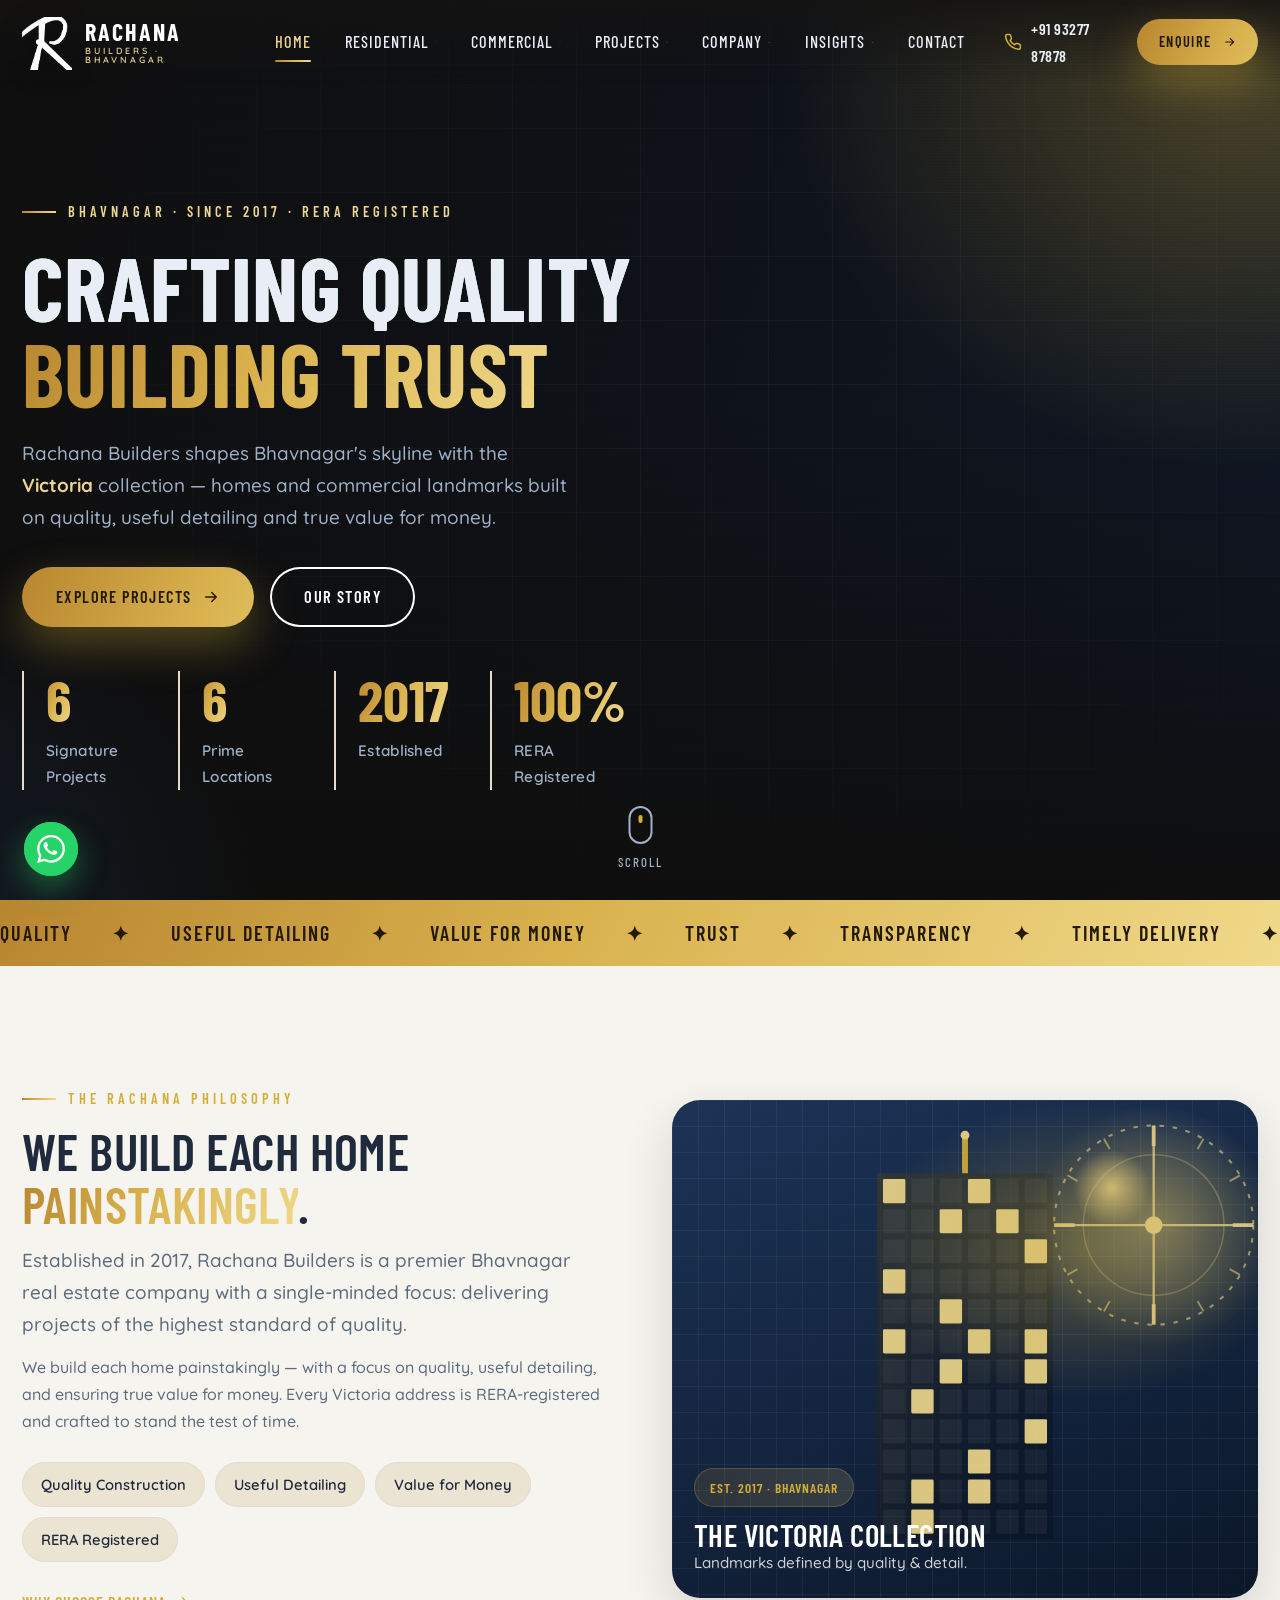
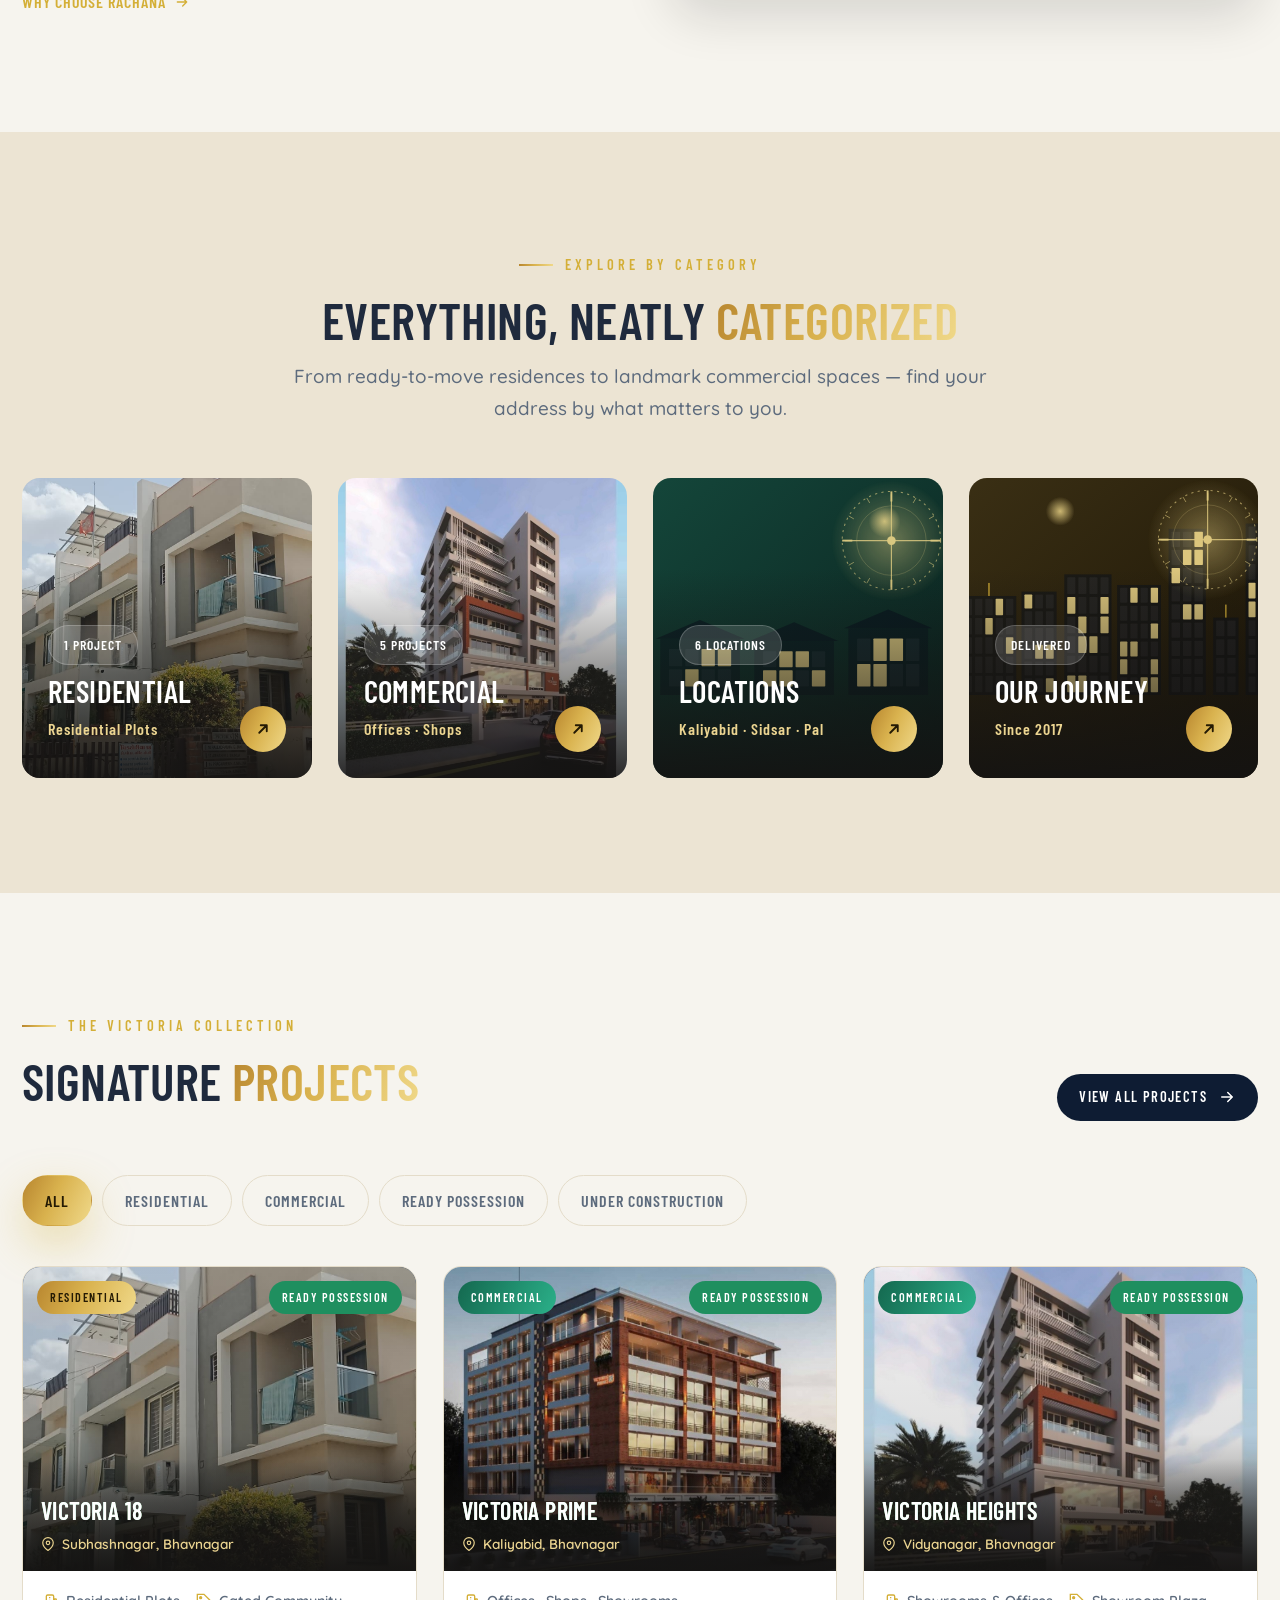
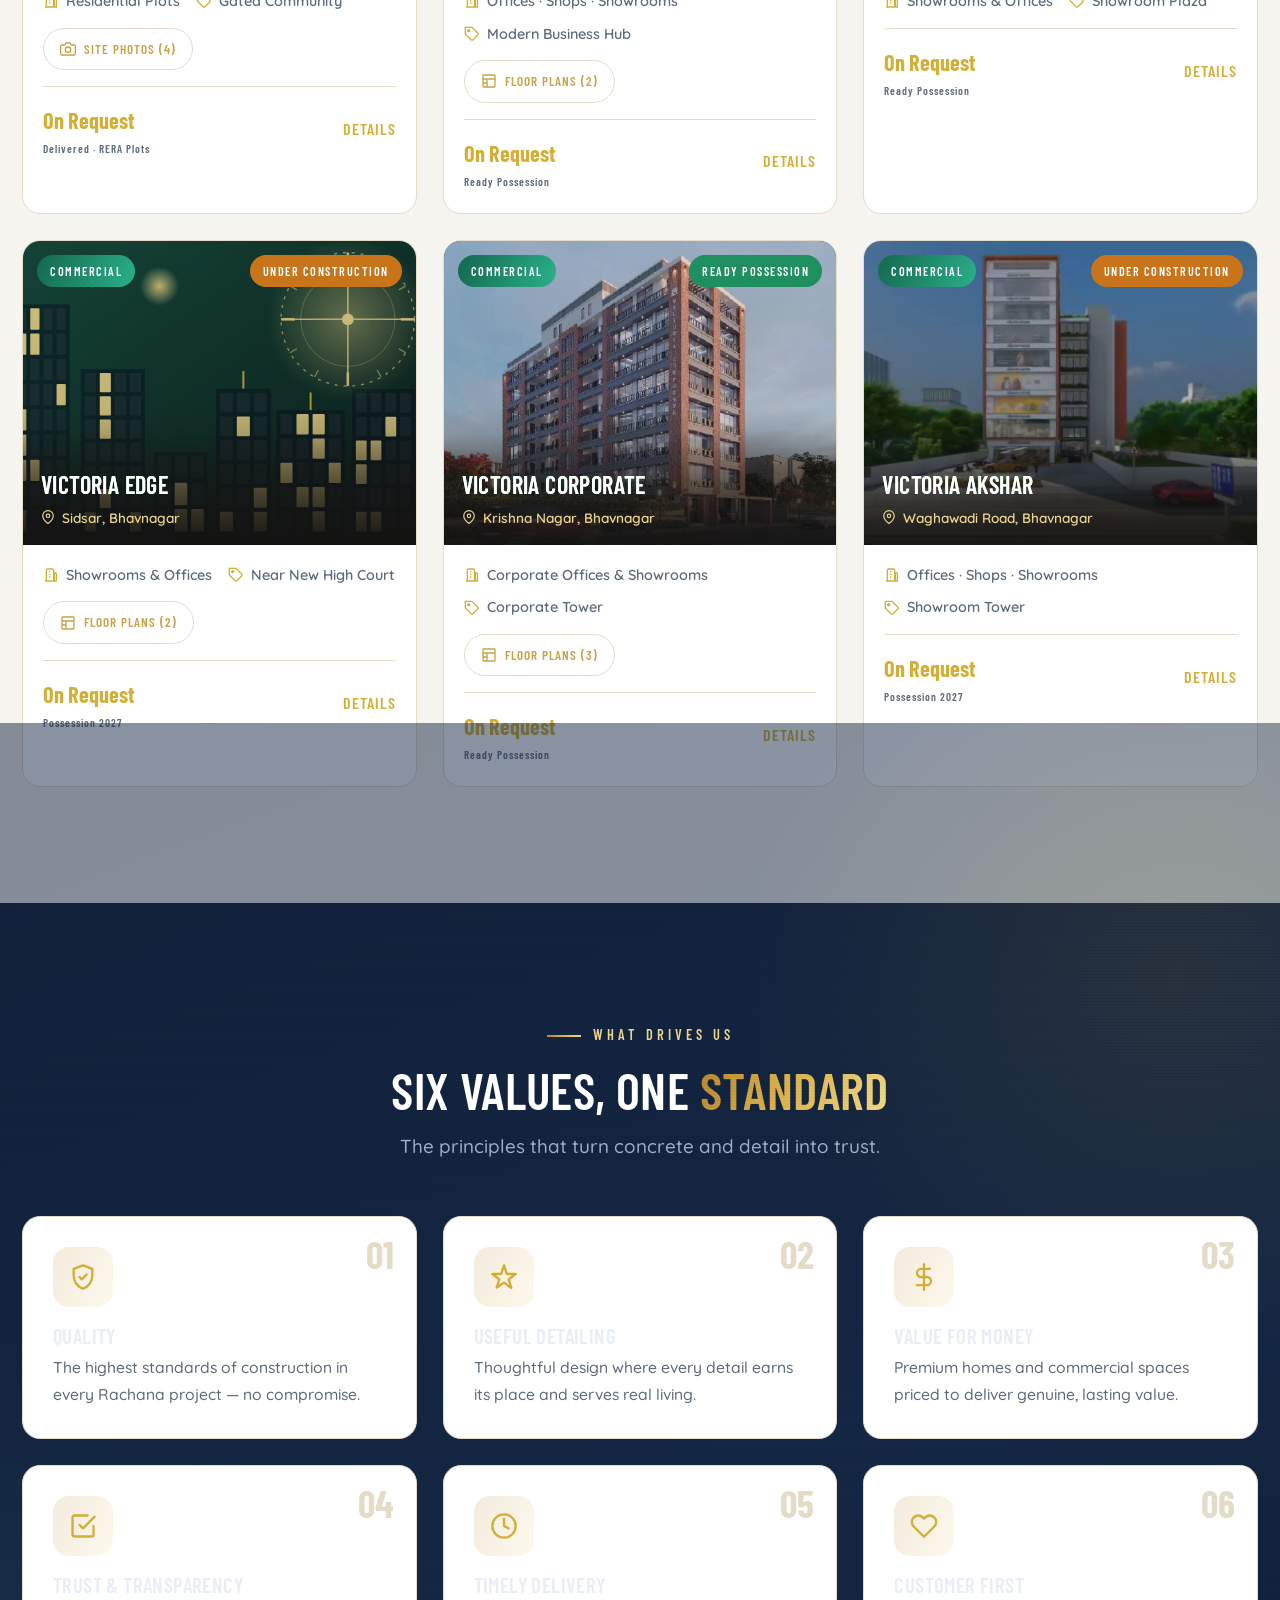
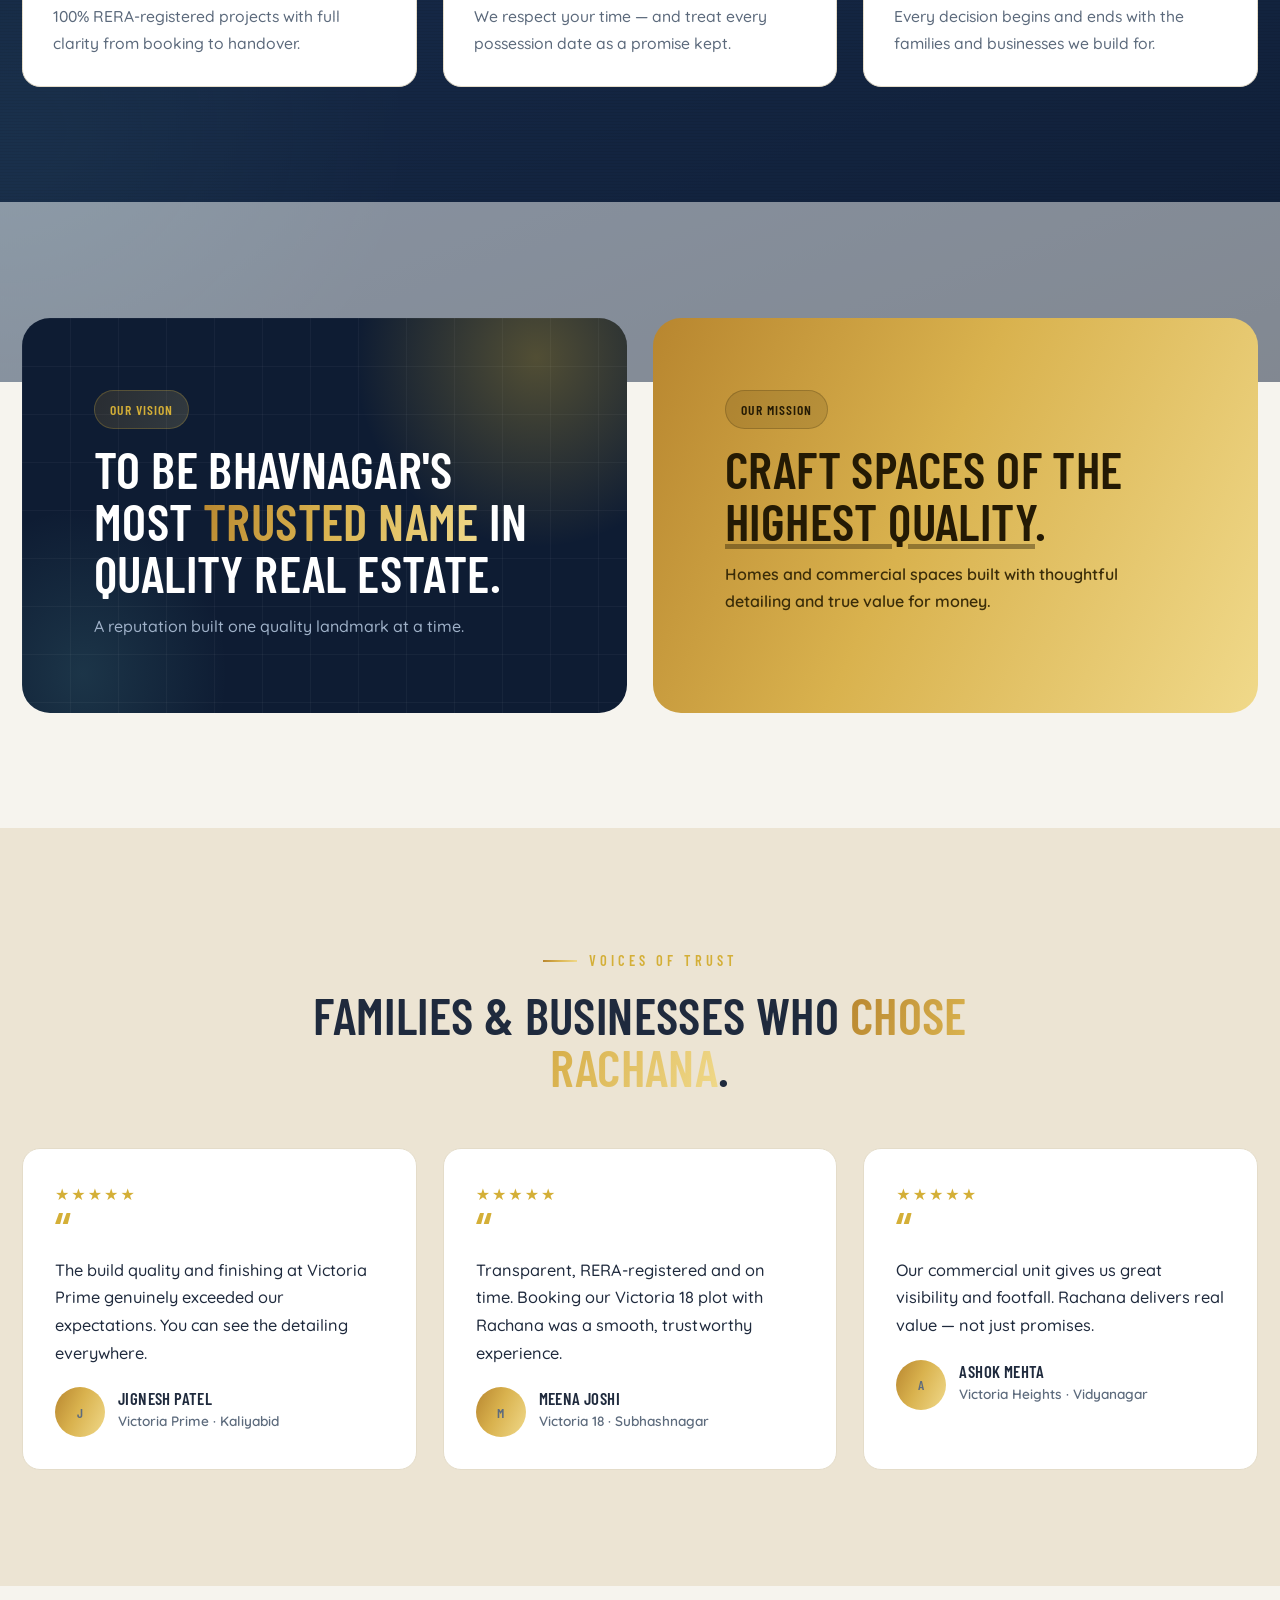
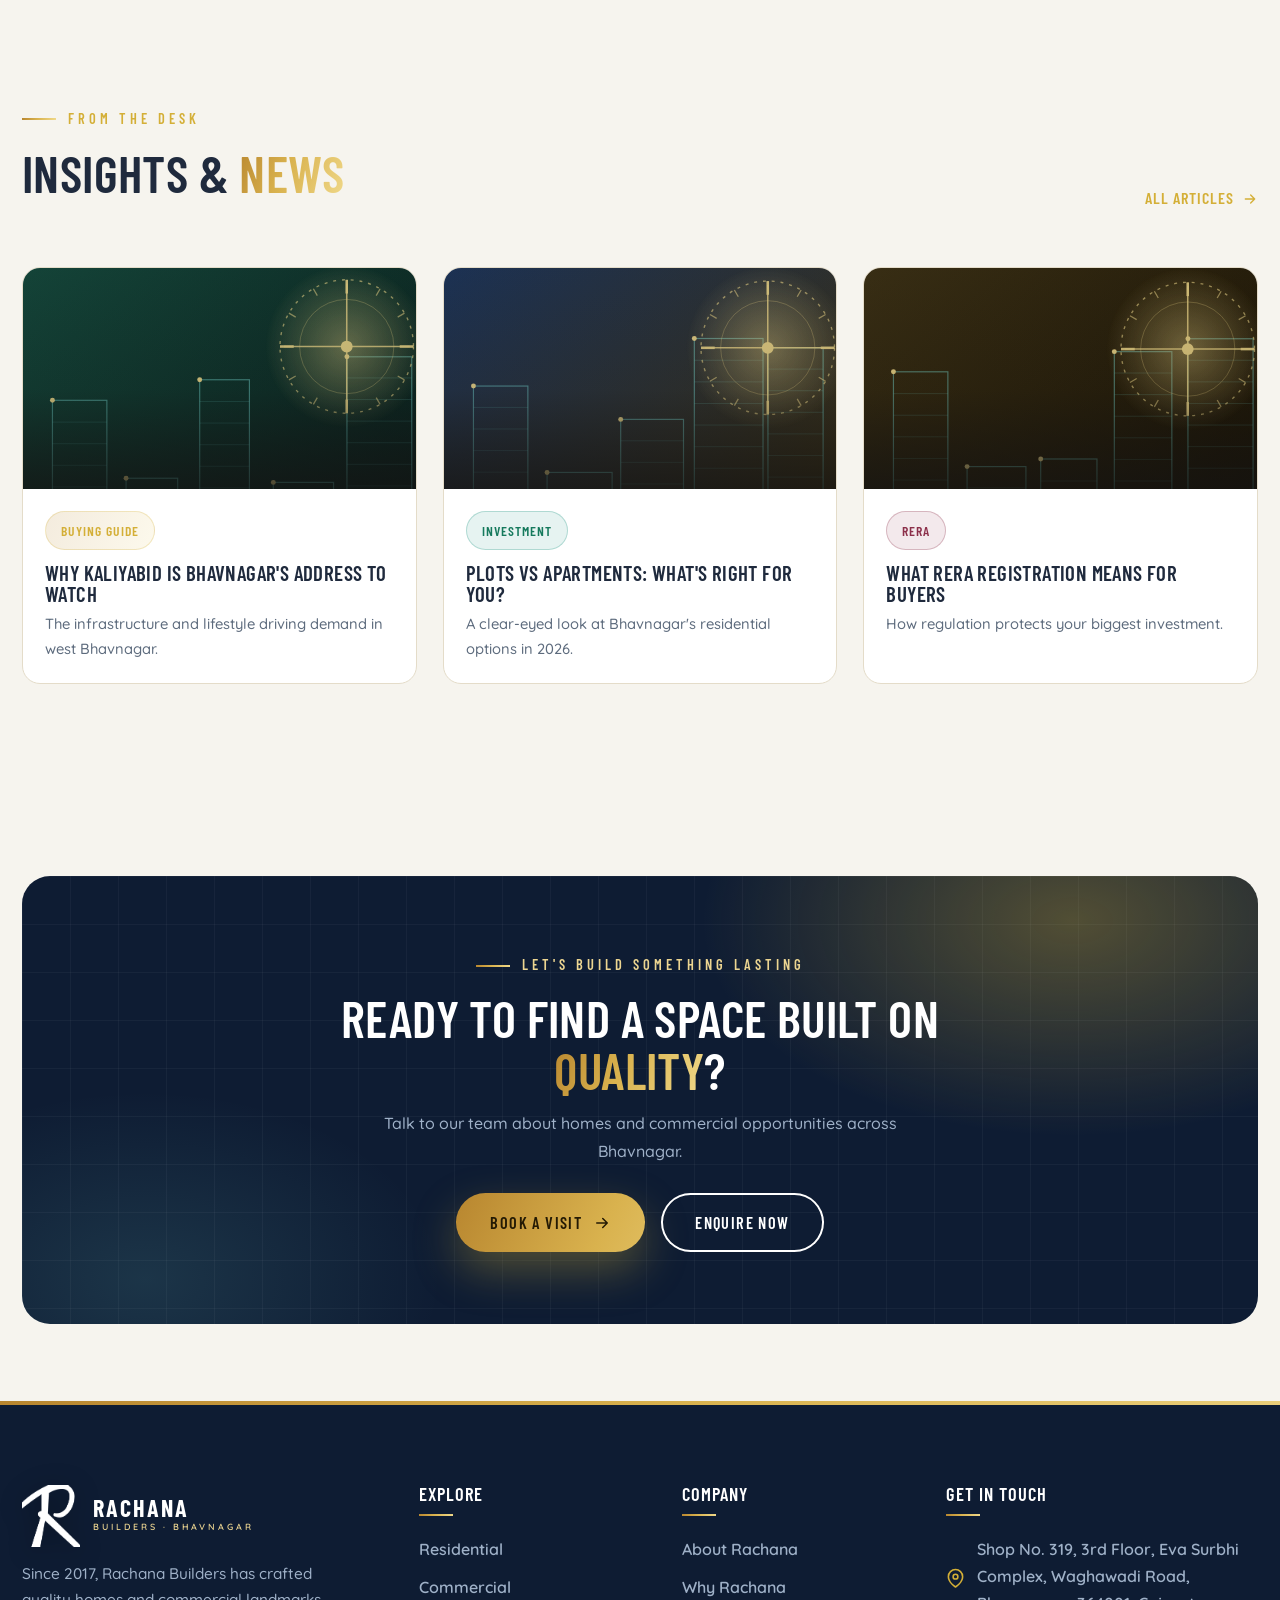
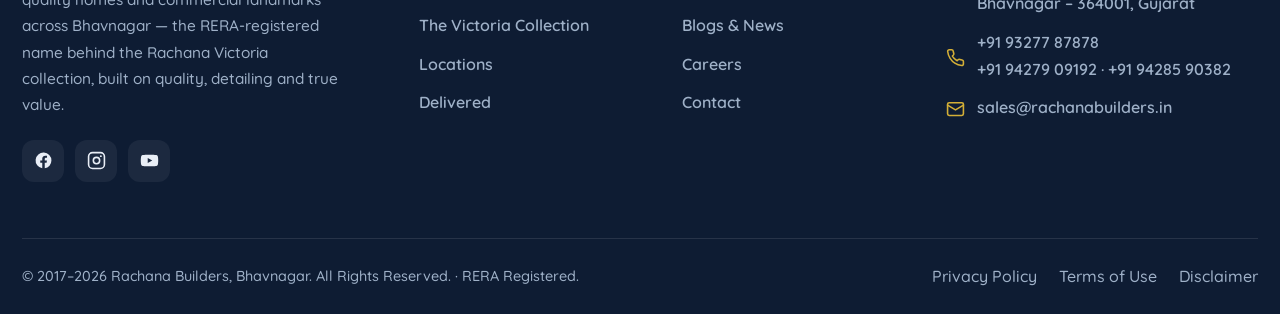
==== commit b3a36474: "Add real Victoria 18 photos, sliding hero, location photos, rotating art fallback - Victoria 18: rea" ====
--- a/index.html
+++ b/index.html
@@ -8,7 +8,7 @@
   <link rel="preconnect" href="https://fonts.googleapis.com" />
   <link rel="preconnect" href="https://fonts.gstatic.com" crossorigin />
   <link href="https://fonts.googleapis.com/css2?family=Barlow+Condensed:wght@400;500;600;700&family=Quicksand:wght@400;500;600;700&family=Playfair+Display:wght@700;800;900&display=swap" rel="stylesheet" />
-  <link rel="stylesheet" href="assets/css/main.css?v=r12" />
+  <link rel="stylesheet" href="assets/css/main.css?v=r16" />
   <link rel="icon" href="data:image/svg+xml,<svg xmlns='http://www.w3.org/2000/svg' viewBox='0 0 64 64'><rect width='64' height='64' rx='14' fill='%230e1c33'/><text x='32' y='46' font-family='Arial' font-size='40' font-weight='bold' fill='%23d4af37' text-anchor='middle'>R</text></svg>" />
 </head>
 <body data-page="home">
@@ -25,7 +25,15 @@
 
   <!-- ============ HERO ============ -->
   <section class="hero scanlines">
-    <div class="hero-bg">
+    <div class="hero-bg photo">
+      <div class="hero-slideshow">
+        <img class="hero-photo" src="assets/img/victoria/prime.jpg" alt="" loading="eager" style="object-position:center" />
+        <img class="hero-photo" src="assets/img/victoria/heights.jpg" alt="" loading="lazy" style="object-position:center 38%" />
+        <img class="hero-photo" src="assets/img/victoria/corporate.jpg" alt="" loading="lazy" style="object-position:center 40%" />
+        <img class="hero-photo" src="assets/img/victoria/victoria18.jpg" alt="" loading="lazy" style="object-position:center 30%" />
+        <img class="hero-photo" src="assets/img/victoria/akshar.jpg" alt="" loading="lazy" style="object-position:center" />
+      </div>
+      <div class="hero-tint"></div>
       <div class="mesh"></div>
       <div class="grid-lines"></div>
     </div>
@@ -85,7 +93,7 @@
           <span class="pill">Value for Money</span>
           <span class="pill">RERA Registered</span>
         </div>
-        <a class="link-arrow mt-m" href="why-sangini.html" style="margin-top:26px"><span>Why choose Rachana</span> <svg viewBox="0 0 24 24" fill="none" stroke="currentColor" stroke-width="2" stroke-linecap="round" stroke-linejoin="round"><path d="M5 12h14M13 6l6 6-6 6"/></svg></a>
+        <a class="link-arrow mt-m" href="why-rachana.html" style="margin-top:26px"><span>Why choose Rachana</span> <svg viewBox="0 0 24 24" fill="none" stroke="currentColor" stroke-width="2" stroke-linecap="round" stroke-linejoin="round"><path d="M5 12h14M13 6l6 6-6 6"/></svg></a>
       </div>
       <div class="reveal r-right">
         <div class="media-panel">
@@ -110,7 +118,7 @@
       </div>
       <div class="grid g-4">
         <a class="cat-tile reveal" data-delay="1" href="residential.html">
-          <div class="art art-1" data-art="skyline" data-seed="21"></div>
+          <img class="cat-img" src="assets/img/victoria/victoria18.jpg" alt="Victoria 18 — residential plots" loading="lazy" style="object-position:center 30%" />
           <div style="position:relative;z-index:2;width:100%">
             <span class="chip" style="background:rgba(255,255,255,.14);color:#fff;border-color:rgba(255,255,255,.2)">1 Project</span>
             <h3 style="margin:10px 0 0">Residential</h3>
@@ -255,10 +263,10 @@
 
   <footer id="site-footer"></footer>
 
-  <script src="assets/js/components.js?v=r12"></script>
-  <script src="assets/js/projects.js?v=r12"></script>
-  <script src="assets/js/art.js?v=r12"></script>
-  <script src="assets/js/main.js?v=r12"></script>
-  <script src="assets/js/lightbox.js?v=r12"></script>
+  <script src="assets/js/components.js?v=r16"></script>
+  <script src="assets/js/projects.js?v=r16"></script>
+  <script src="assets/js/art.js?v=r16"></script>
+  <script src="assets/js/main.js?v=r16"></script>
+  <script src="assets/js/lightbox.js?v=r16"></script>
 </body>
 </html>
--- a/assets/css/main.css
+++ b/assets/css/main.css
@@ -383,7 +383,18 @@
   animation: meshfloat 18s ease-in-out infinite alternate;
 }
 @keyframes meshfloat { to { transform: translate3d(2%, -2%, 0) scale(1.06); } }
-.hero-photo { opacity: .55; z-index: 0; }
+.hero-slideshow { position: absolute; inset: 0; z-index: 0; }
+.hero-photo { position: absolute; inset: 0; width: 100%; height: 100%; object-fit: cover; opacity: 0; z-index: 0; animation: heroSlide 25s infinite; }
+.hero-photo:nth-child(1) { animation-delay: 0s; }
+.hero-photo:nth-child(2) { animation-delay: 5s; }
+.hero-photo:nth-child(3) { animation-delay: 10s; }
+.hero-photo:nth-child(4) { animation-delay: 15s; }
+.hero-photo:nth-child(5) { animation-delay: 20s; }
+@keyframes heroSlide { 0%,100% { opacity: 0; } 3% { opacity: .58; } 18% { opacity: .58; } 21% { opacity: 0; } }
+@media (prefers-reduced-motion: reduce) {
+  .hero-photo { animation: none; opacity: 0; }
+  .hero-photo:first-child { opacity: .58; }
+}
 .hero-tint { position: absolute; inset: 0; z-index: 1; background:
     linear-gradient(102deg, rgba(15,14,13,.95) 0%, rgba(15,14,13,.74) 46%, rgba(15,14,13,.34) 100%),
     linear-gradient(0deg, rgba(15,14,13,.92), transparent 55%); }
@@ -641,8 +652,9 @@
 .tab-panel.active { display: block; }
 @keyframes tabin { from { opacity: 0; transform: translateY(8px); } to { opacity: 1; transform: none; } }
 
-/* ---- Floor-plan button + lightbox gallery ---- */
-.fp-btn { display: inline-flex; align-items: center; gap: 8px; margin: 2px 0 16px; padding: 9px 16px; border-radius: 30px; border: 1.5px solid var(--line); background: transparent; color: var(--gold-soft); font-family: var(--font-display); font-weight: 600; letter-spacing: 1px; text-transform: uppercase; font-size: .82rem; cursor: pointer; transition: background var(--t), color var(--t), border-color var(--t), transform var(--t); }
+/* ---- Floor-plan / photo-gallery buttons + lightbox ---- */
+.pc-btn-row { display: flex; flex-wrap: wrap; gap: 8px; margin: 2px 0 16px; }
+.fp-btn { display: inline-flex; align-items: center; gap: 8px; margin: 0; padding: 9px 16px; border-radius: 30px; border: 1.5px solid var(--line); background: transparent; color: var(--gold-soft); font-family: var(--font-display); font-weight: 600; letter-spacing: 1px; text-transform: uppercase; font-size: .82rem; cursor: pointer; transition: background var(--t), color var(--t), border-color var(--t), transform var(--t); }
 .fp-btn svg { width: 16px; }
 .fp-btn:hover { background: var(--grad); border-color: transparent; color: #241a04; transform: translateY(-2px); }
 
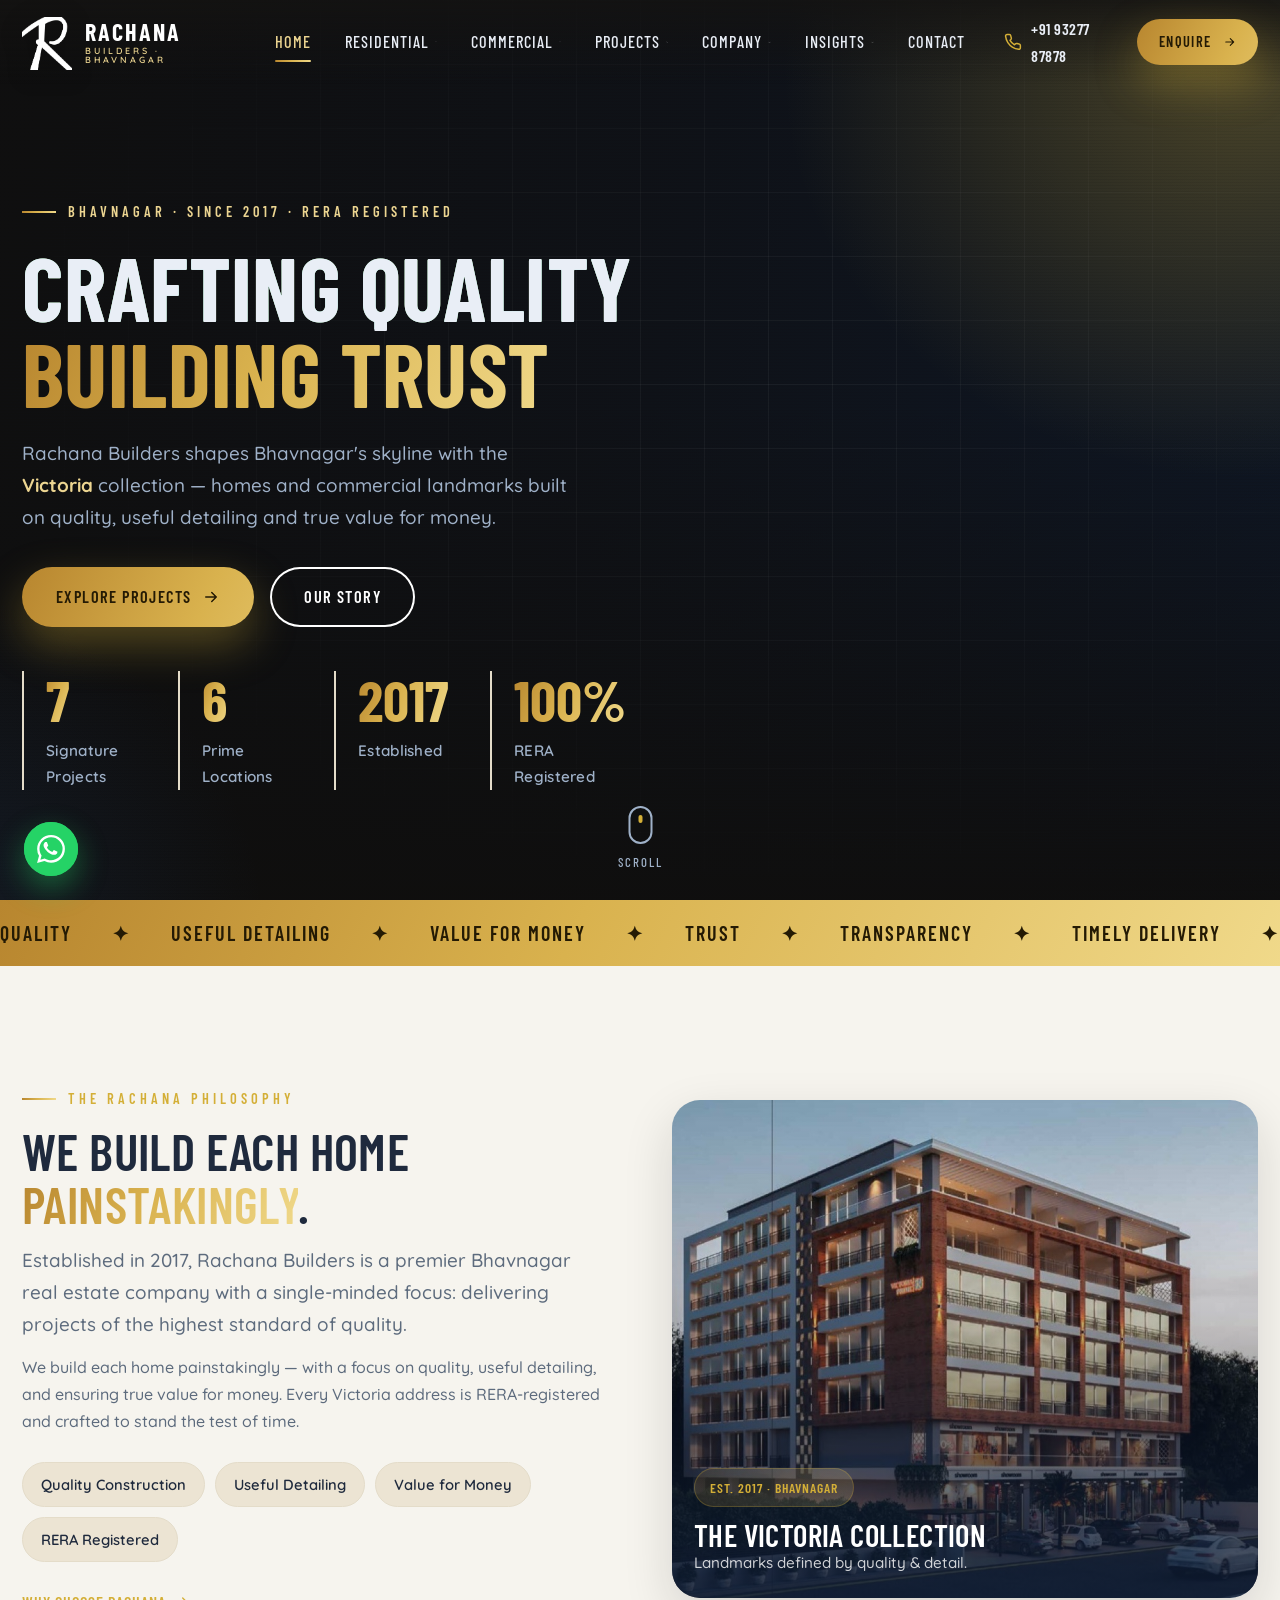
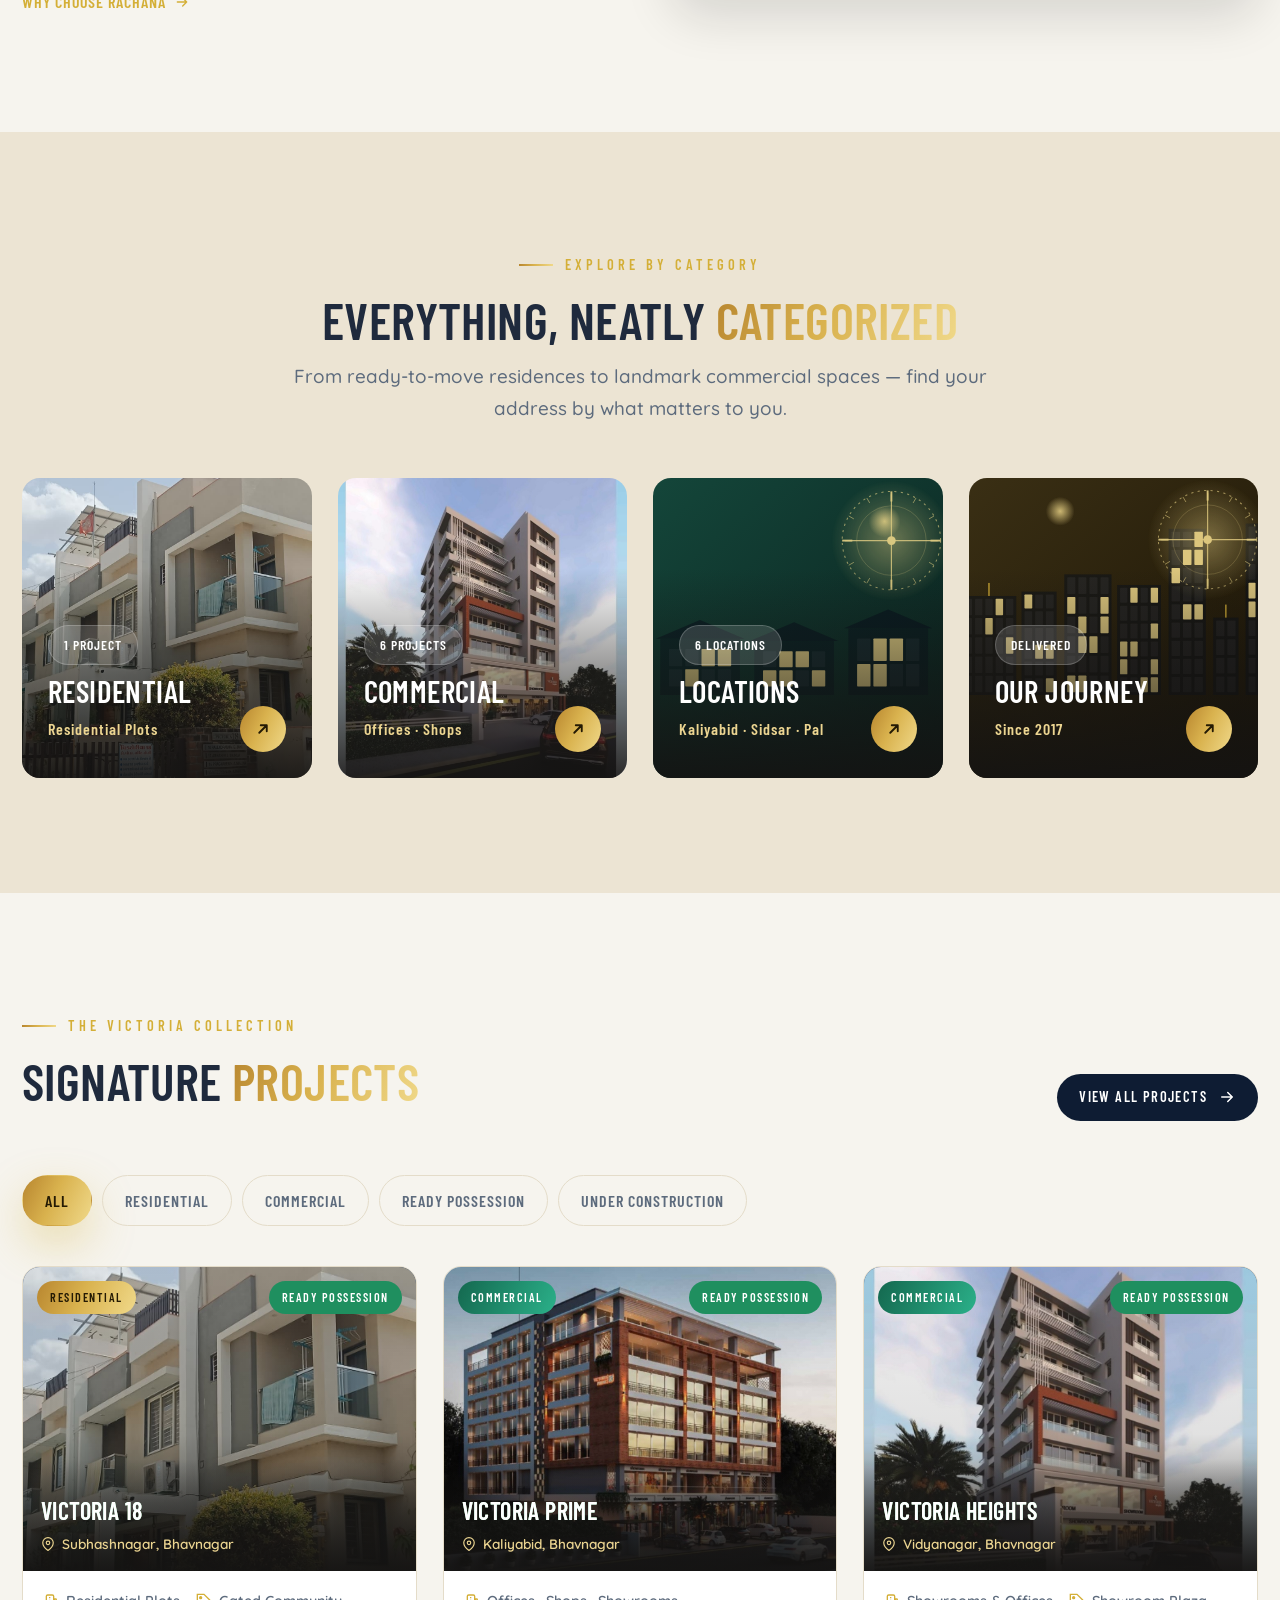
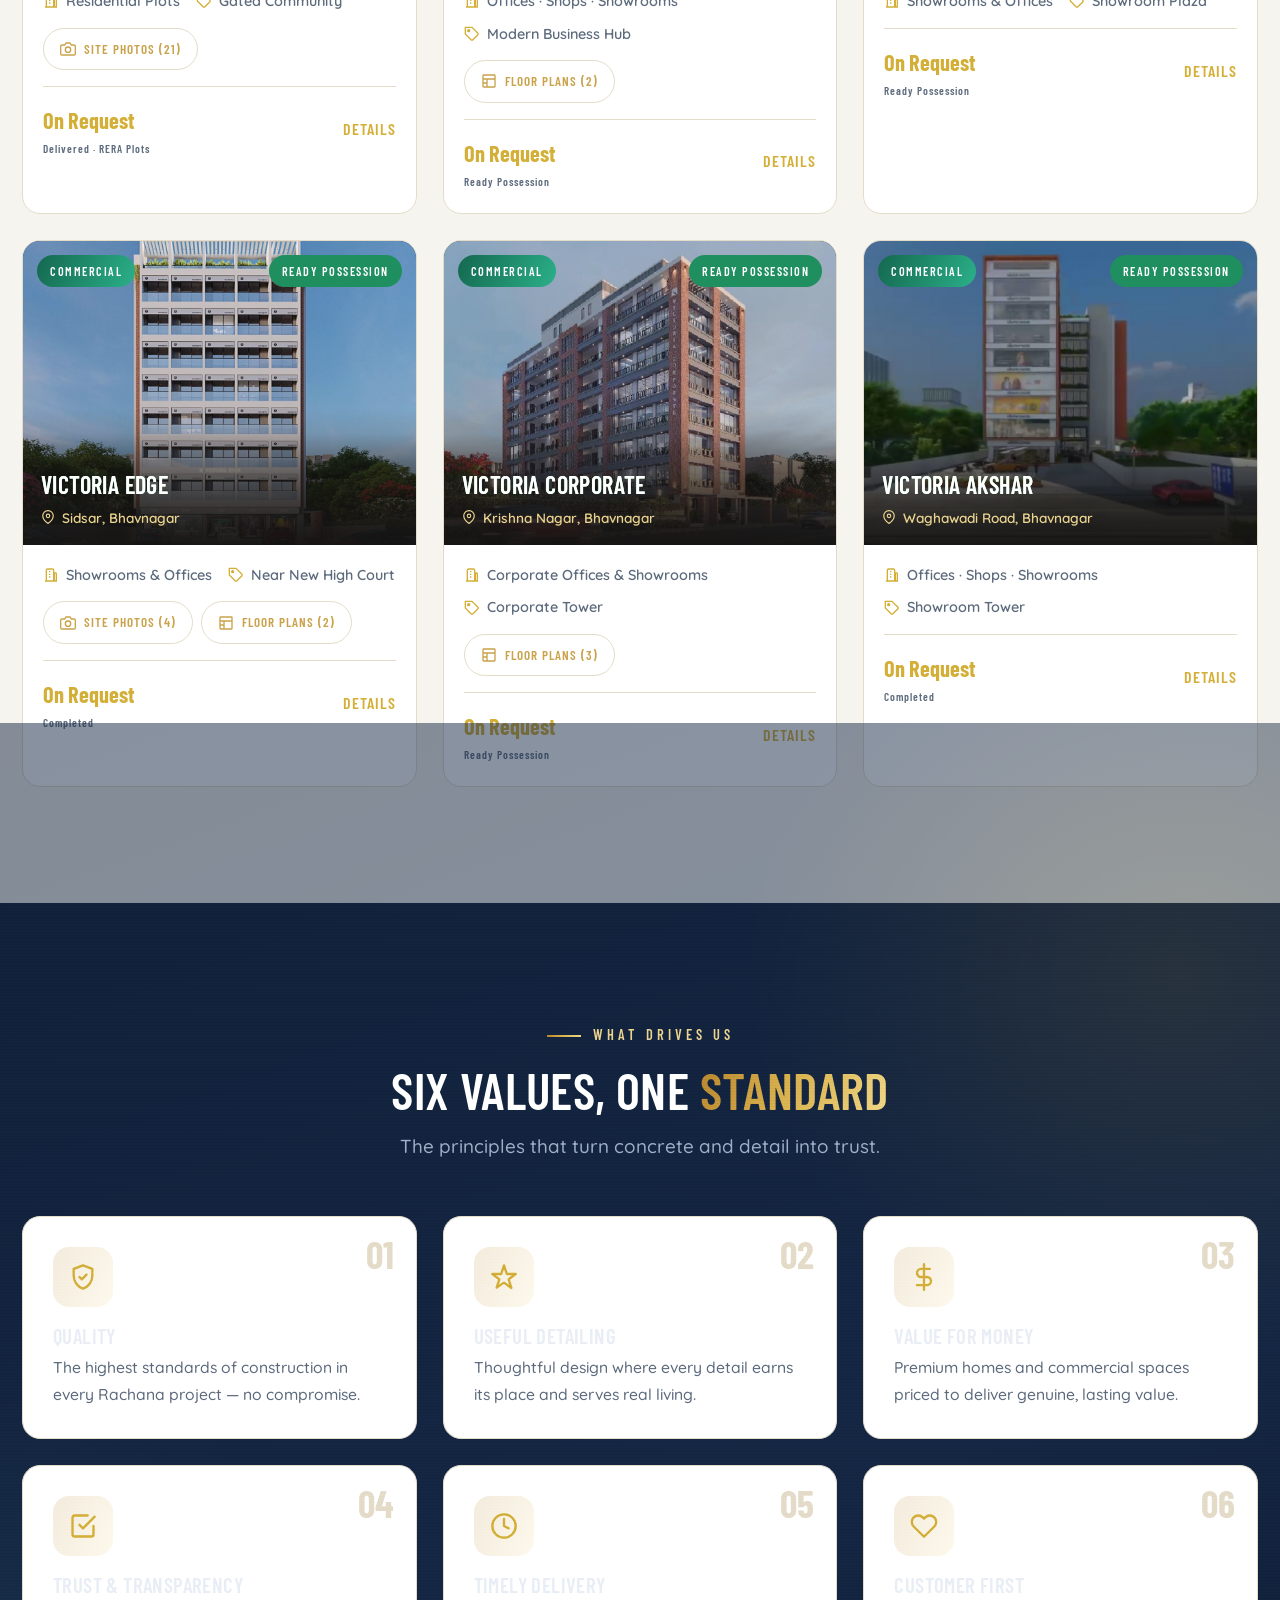
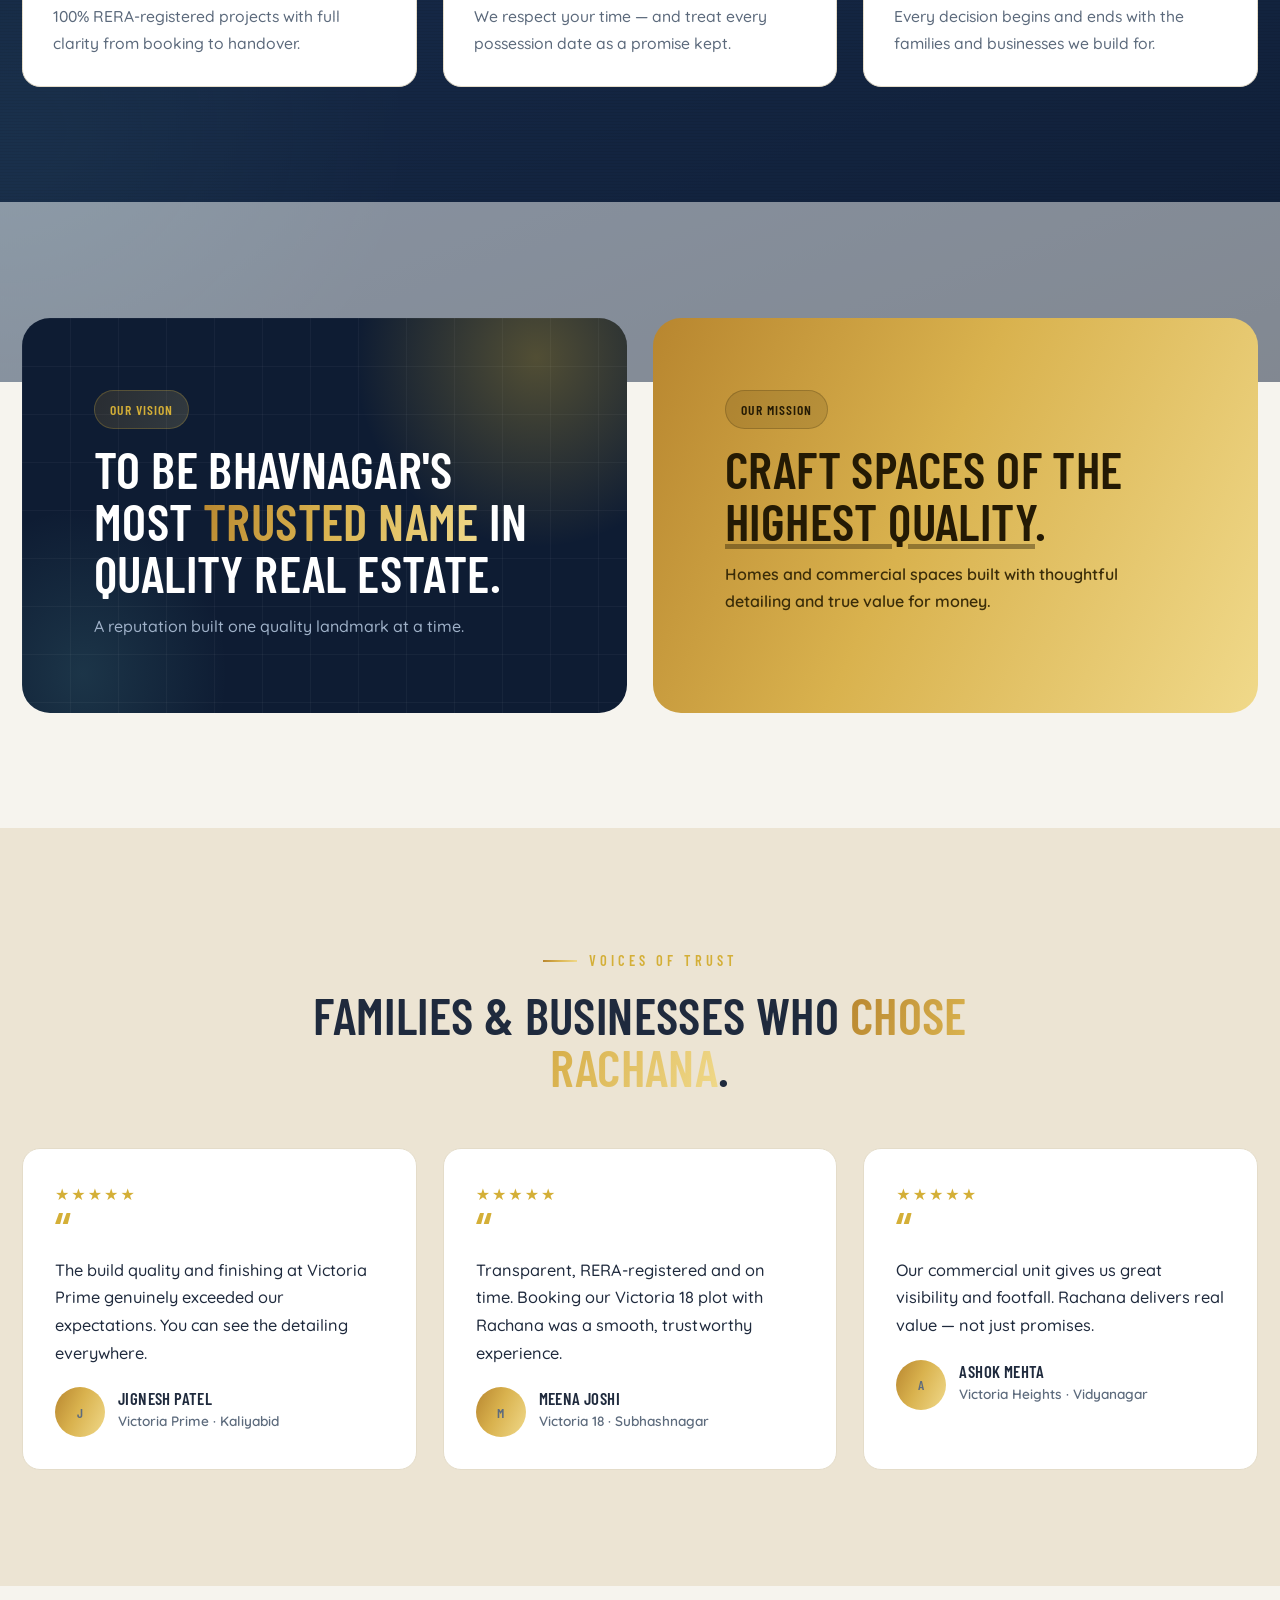
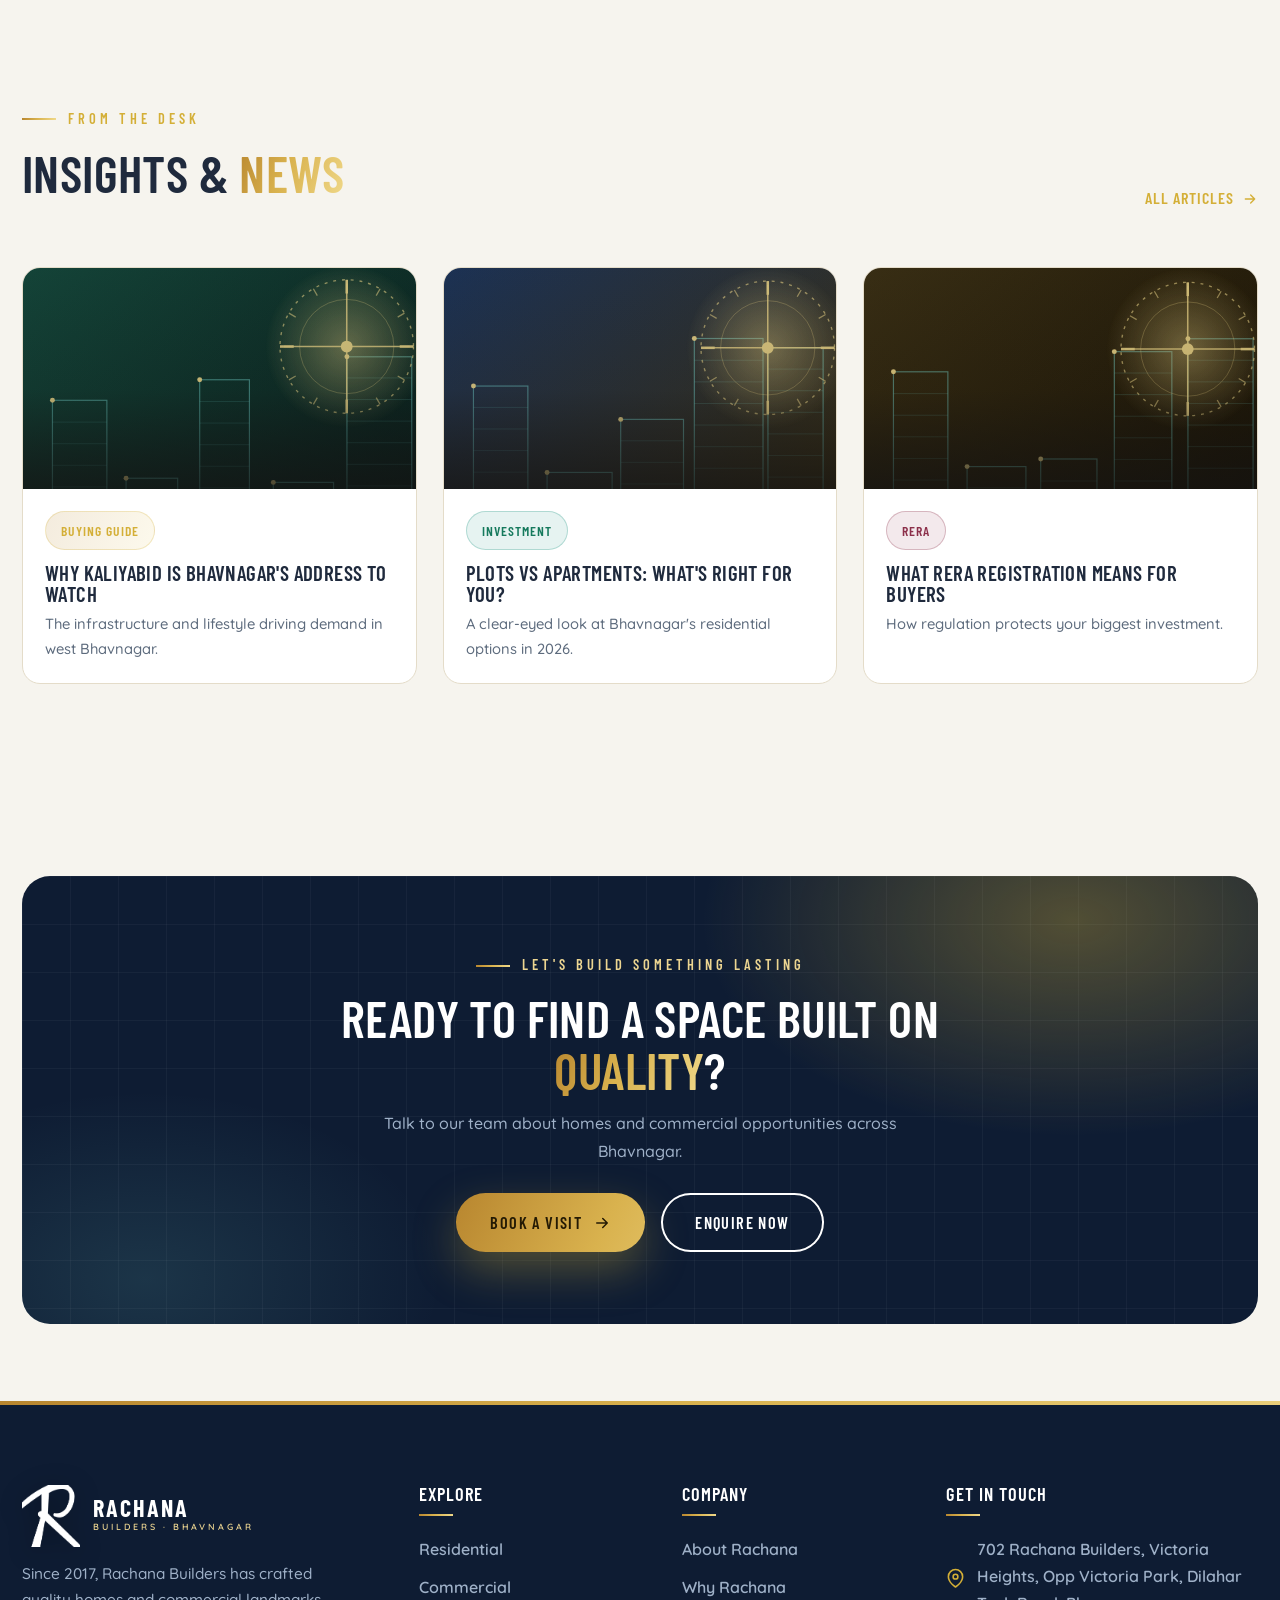
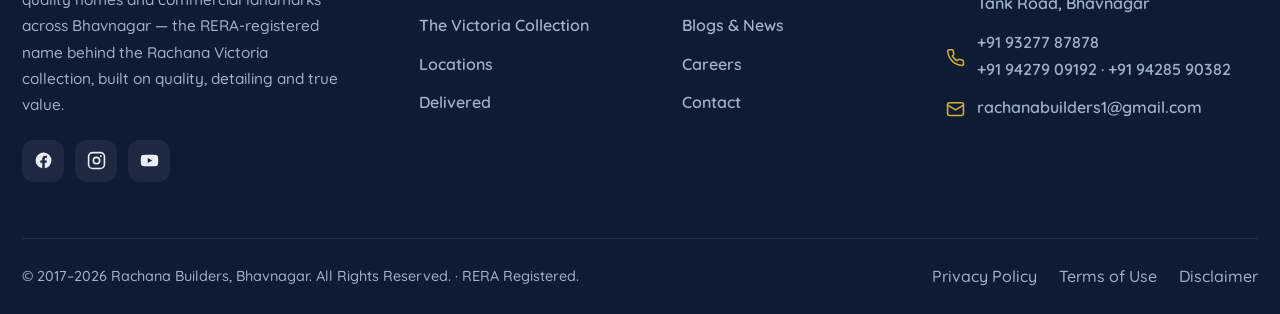
==== commit ce931fc0: "Add Victoria 11, Edge photos, Victoria 18 gallery; mark Akshar/Edge complete; update contact details" ====
--- a/index.html
+++ b/index.html
@@ -8,7 +8,7 @@
   <link rel="preconnect" href="https://fonts.googleapis.com" />
   <link rel="preconnect" href="https://fonts.gstatic.com" crossorigin />
   <link href="https://fonts.googleapis.com/css2?family=Barlow+Condensed:wght@400;500;600;700&family=Quicksand:wght@400;500;600;700&family=Playfair+Display:wght@700;800;900&display=swap" rel="stylesheet" />
-  <link rel="stylesheet" href="assets/css/main.css?v=r16" />
+  <link rel="stylesheet" href="assets/css/main.css?v=r20" />
   <link rel="icon" href="data:image/svg+xml,<svg xmlns='http://www.w3.org/2000/svg' viewBox='0 0 64 64'><rect width='64' height='64' rx='14' fill='%230e1c33'/><text x='32' y='46' font-family='Arial' font-size='40' font-weight='bold' fill='%23d4af37' text-anchor='middle'>R</text></svg>" />
 </head>
 <body data-page="home">
@@ -32,6 +32,8 @@
         <img class="hero-photo" src="assets/img/victoria/corporate.jpg" alt="" loading="lazy" style="object-position:center 40%" />
         <img class="hero-photo" src="assets/img/victoria/victoria18.jpg" alt="" loading="lazy" style="object-position:center 30%" />
         <img class="hero-photo" src="assets/img/victoria/akshar.jpg" alt="" loading="lazy" style="object-position:center" />
+        <img class="hero-photo" src="assets/img/victoria/edge.jpg" alt="" loading="lazy" style="object-position:center 35%" />
+        <img class="hero-photo" src="assets/img/victoria/victoria11.jpg" alt="" loading="lazy" style="object-position:center 40%" />
       </div>
       <div class="hero-tint"></div>
       <div class="mesh"></div>
@@ -53,7 +55,7 @@
       </div>
 
       <div class="stat-row bordered mt-l reveal" data-delay="4" style="max-width:760px">
-        <div class="stat on-dark"><div class="num text-grad"><span data-count="6">0</span></div><div class="lbl">Signature Projects</div></div>
+        <div class="stat on-dark"><div class="num text-grad"><span data-count="7">0</span></div><div class="lbl">Signature Projects</div></div>
         <div class="stat on-dark"><div class="num text-grad"><span data-count="6">0</span></div><div class="lbl">Prime Locations</div></div>
         <div class="stat on-dark"><div class="num text-grad"><span data-count="2017">0</span></div><div class="lbl">Established</div></div>
         <div class="stat on-dark"><div class="num text-grad"><span data-count="100">0</span>%</div><div class="lbl">RERA Registered</div></div>
@@ -97,7 +99,16 @@
       </div>
       <div class="reveal r-right">
         <div class="media-panel">
-          <div class="art art-tower" data-art="tower" data-seed="7" style="position:absolute;inset:0"></div>
+          <div class="media-slides">
+          <img class="media-slide" src="assets/img/victoria/prime.jpg" alt="" loading="lazy" style="object-position:center" />
+          <img class="media-slide" src="assets/img/victoria/heights.jpg" alt="" loading="lazy" style="object-position:center 38%" />
+          <img class="media-slide" src="assets/img/victoria/corporate.jpg" alt="" loading="lazy" style="object-position:center 40%" />
+          <img class="media-slide" src="assets/img/victoria/victoria18.jpg" alt="" loading="lazy" style="object-position:center 30%" />
+          <img class="media-slide" src="assets/img/victoria/akshar.jpg" alt="" loading="lazy" style="object-position:center" />
+          <img class="media-slide" src="assets/img/victoria/edge.jpg" alt="" loading="lazy" style="object-position:center 35%" />
+          <img class="media-slide" src="assets/img/victoria/victoria11.jpg" alt="" loading="lazy" style="object-position:center 40%" />
+          </div>
+          <div class="media-shade"></div>
           <div style="position:absolute;left:22px;bottom:22px;right:22px;color:#fff;z-index:3">
             <span class="chip">Est. 2017 · Bhavnagar</span>
             <h3 style="color:#fff;margin-top:12px">The Victoria Collection</h3>
@@ -128,7 +139,7 @@
         <a class="cat-tile reveal" data-delay="2" href="commercial.html">
           <img class="cat-img" src="assets/img/victoria/heights.jpg" alt="Victoria commercial projects" loading="lazy" style="object-position:center 38%" />
           <div style="position:relative;z-index:2;width:100%">
-            <span class="chip" style="background:rgba(255,255,255,.14);color:#fff;border-color:rgba(255,255,255,.2)">5 Projects</span>
+            <span class="chip" style="background:rgba(255,255,255,.14);color:#fff;border-color:rgba(255,255,255,.2)">6 Projects</span>
             <h3 style="margin:10px 0 0">Commercial</h3>
             <div class="ct-meta"><span class="ct-count">Offices · Shops</span><span class="ct-arrow"><svg viewBox="0 0 24 24" width="18" fill="none" stroke="currentColor" stroke-width="2.5" stroke-linecap="round" stroke-linejoin="round"><path d="M7 17 17 7M9 7h8v8"/></svg></span></div>
           </div>
@@ -263,10 +274,10 @@
 
   <footer id="site-footer"></footer>
 
-  <script src="assets/js/components.js?v=r16"></script>
-  <script src="assets/js/projects.js?v=r16"></script>
-  <script src="assets/js/art.js?v=r16"></script>
-  <script src="assets/js/main.js?v=r16"></script>
-  <script src="assets/js/lightbox.js?v=r16"></script>
+  <script src="assets/js/components.js?v=r20"></script>
+  <script src="assets/js/projects.js?v=r20"></script>
+  <script src="assets/js/art.js?v=r20"></script>
+  <script src="assets/js/main.js?v=r20"></script>
+  <script src="assets/js/lightbox.js?v=r20"></script>
 </body>
 </html>
--- a/assets/css/main.css
+++ b/assets/css/main.css
@@ -384,17 +384,31 @@
 }
 @keyframes meshfloat { to { transform: translate3d(2%, -2%, 0) scale(1.06); } }
 .hero-slideshow { position: absolute; inset: 0; z-index: 0; }
-.hero-photo { position: absolute; inset: 0; width: 100%; height: 100%; object-fit: cover; opacity: 0; z-index: 0; animation: heroSlide 25s infinite; }
+.hero-photo { position: absolute; inset: 0; width: 100%; height: 100%; object-fit: cover; opacity: 0; z-index: 0; animation: heroSlide 35s infinite; }
 .hero-photo:nth-child(1) { animation-delay: 0s; }
 .hero-photo:nth-child(2) { animation-delay: 5s; }
 .hero-photo:nth-child(3) { animation-delay: 10s; }
 .hero-photo:nth-child(4) { animation-delay: 15s; }
 .hero-photo:nth-child(5) { animation-delay: 20s; }
-@keyframes heroSlide { 0%,100% { opacity: 0; } 3% { opacity: .58; } 18% { opacity: .58; } 21% { opacity: 0; } }
+.hero-photo:nth-child(6) { animation-delay: 25s; }
+.hero-photo:nth-child(7) { animation-delay: 30s; }
+@keyframes heroSlide { 0%,100% { opacity: 0; } 2% { opacity: .58; } 12.5% { opacity: .58; } 14.5% { opacity: 0; } }
 @media (prefers-reduced-motion: reduce) {
   .hero-photo { animation: none; opacity: 0; }
   .hero-photo:first-child { opacity: .58; }
 }
+.media-slides { position: absolute; inset: 0; z-index: 0; }
+.media-slide { position: absolute; inset: 0; width: 100%; height: 100%; object-fit: cover; opacity: 0; animation: mediaSlide 35s infinite; }
+.media-slide:nth-child(1) { animation-delay: 0s; opacity: 1; }
+.media-slide:nth-child(2) { animation-delay: 5s; }
+.media-slide:nth-child(3) { animation-delay: 10s; }
+.media-slide:nth-child(4) { animation-delay: 15s; }
+.media-slide:nth-child(5) { animation-delay: 20s; }
+.media-slide:nth-child(6) { animation-delay: 25s; }
+.media-slide:nth-child(7) { animation-delay: 30s; }
+.media-shade { position: absolute; inset: 0; z-index: 1; background: linear-gradient(0deg, rgba(14,28,51,.88) 0%, rgba(14,28,51,.25) 55%, transparent 100%); }
+@keyframes mediaSlide { 0%,100% { opacity: 0; } 2% { opacity: 1; } 12.5% { opacity: 1; } 14.5% { opacity: 0; } }
+@media (prefers-reduced-motion: reduce) { .media-slide { animation: none; opacity: 0; } .media-slide:first-child { opacity: 1; } }
 .hero-tint { position: absolute; inset: 0; z-index: 1; background:
     linear-gradient(102deg, rgba(15,14,13,.95) 0%, rgba(15,14,13,.74) 46%, rgba(15,14,13,.34) 100%),
     linear-gradient(0deg, rgba(15,14,13,.92), transparent 55%); }
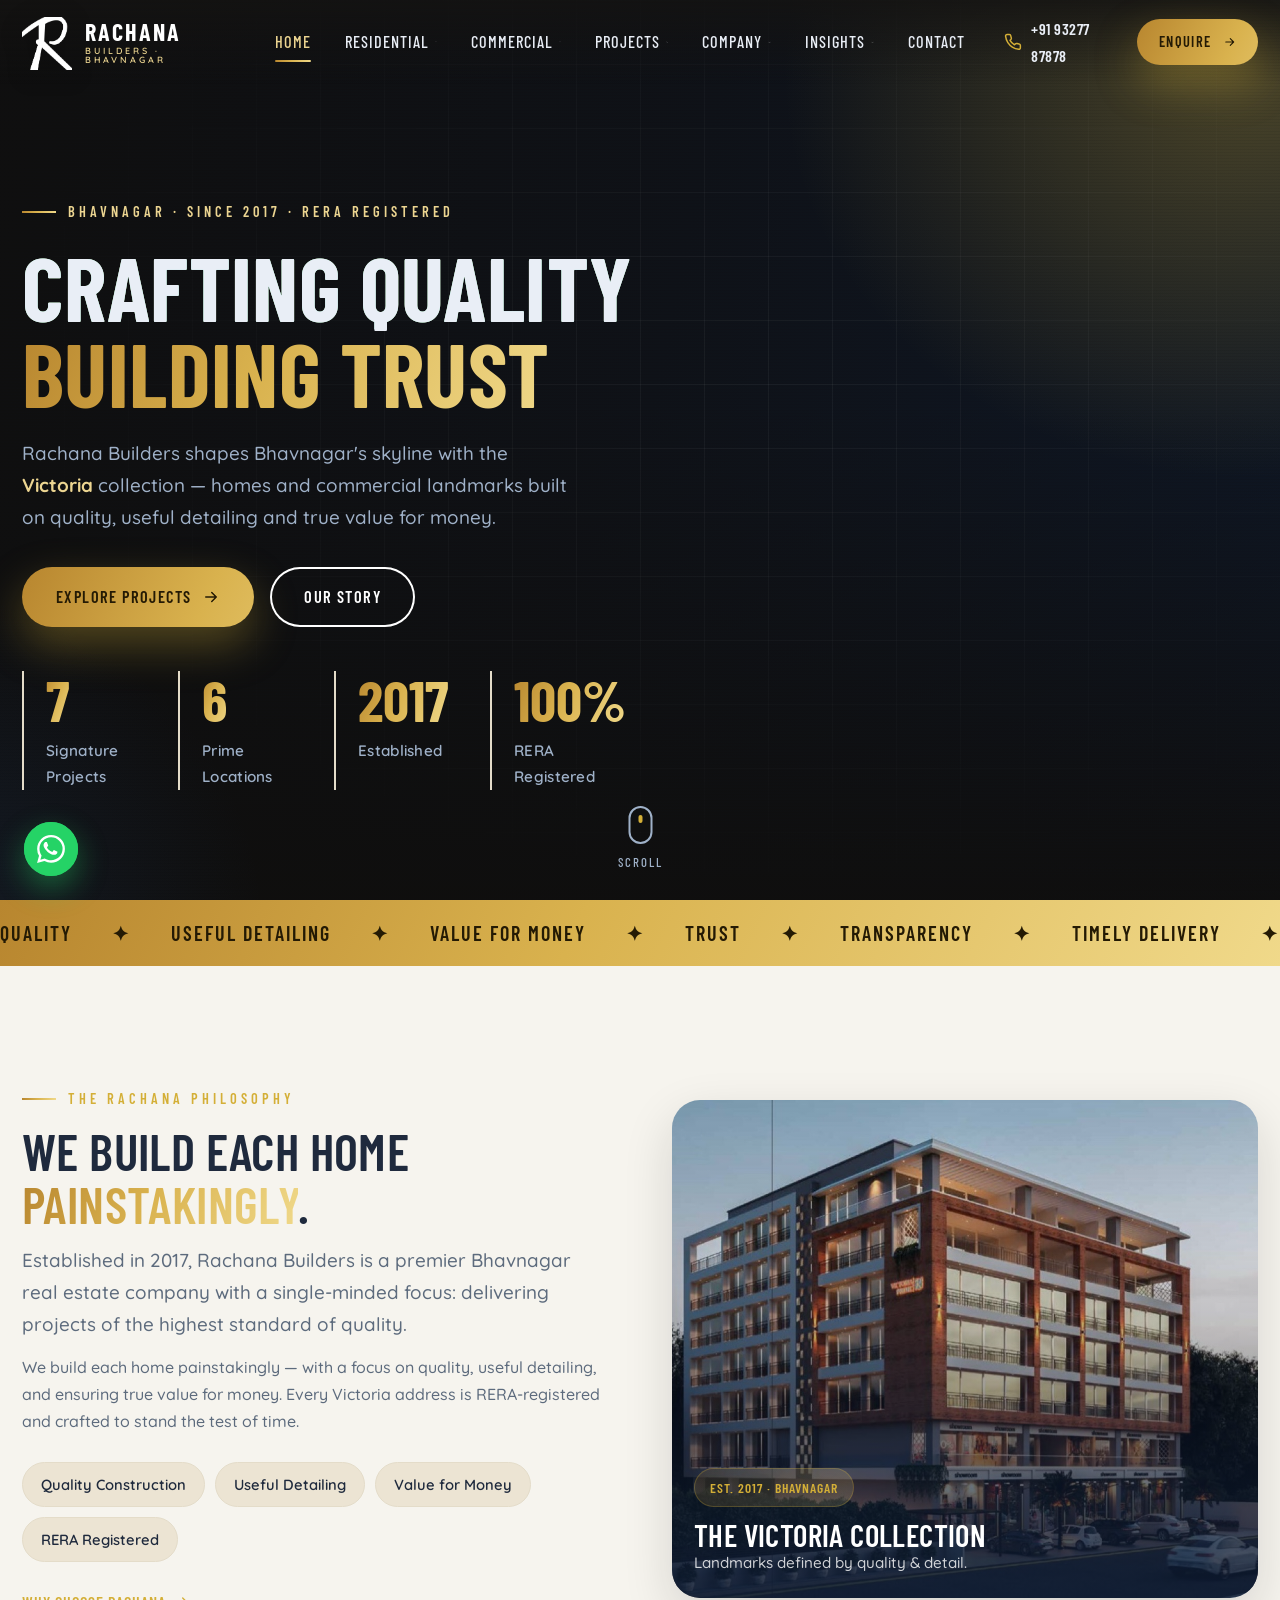
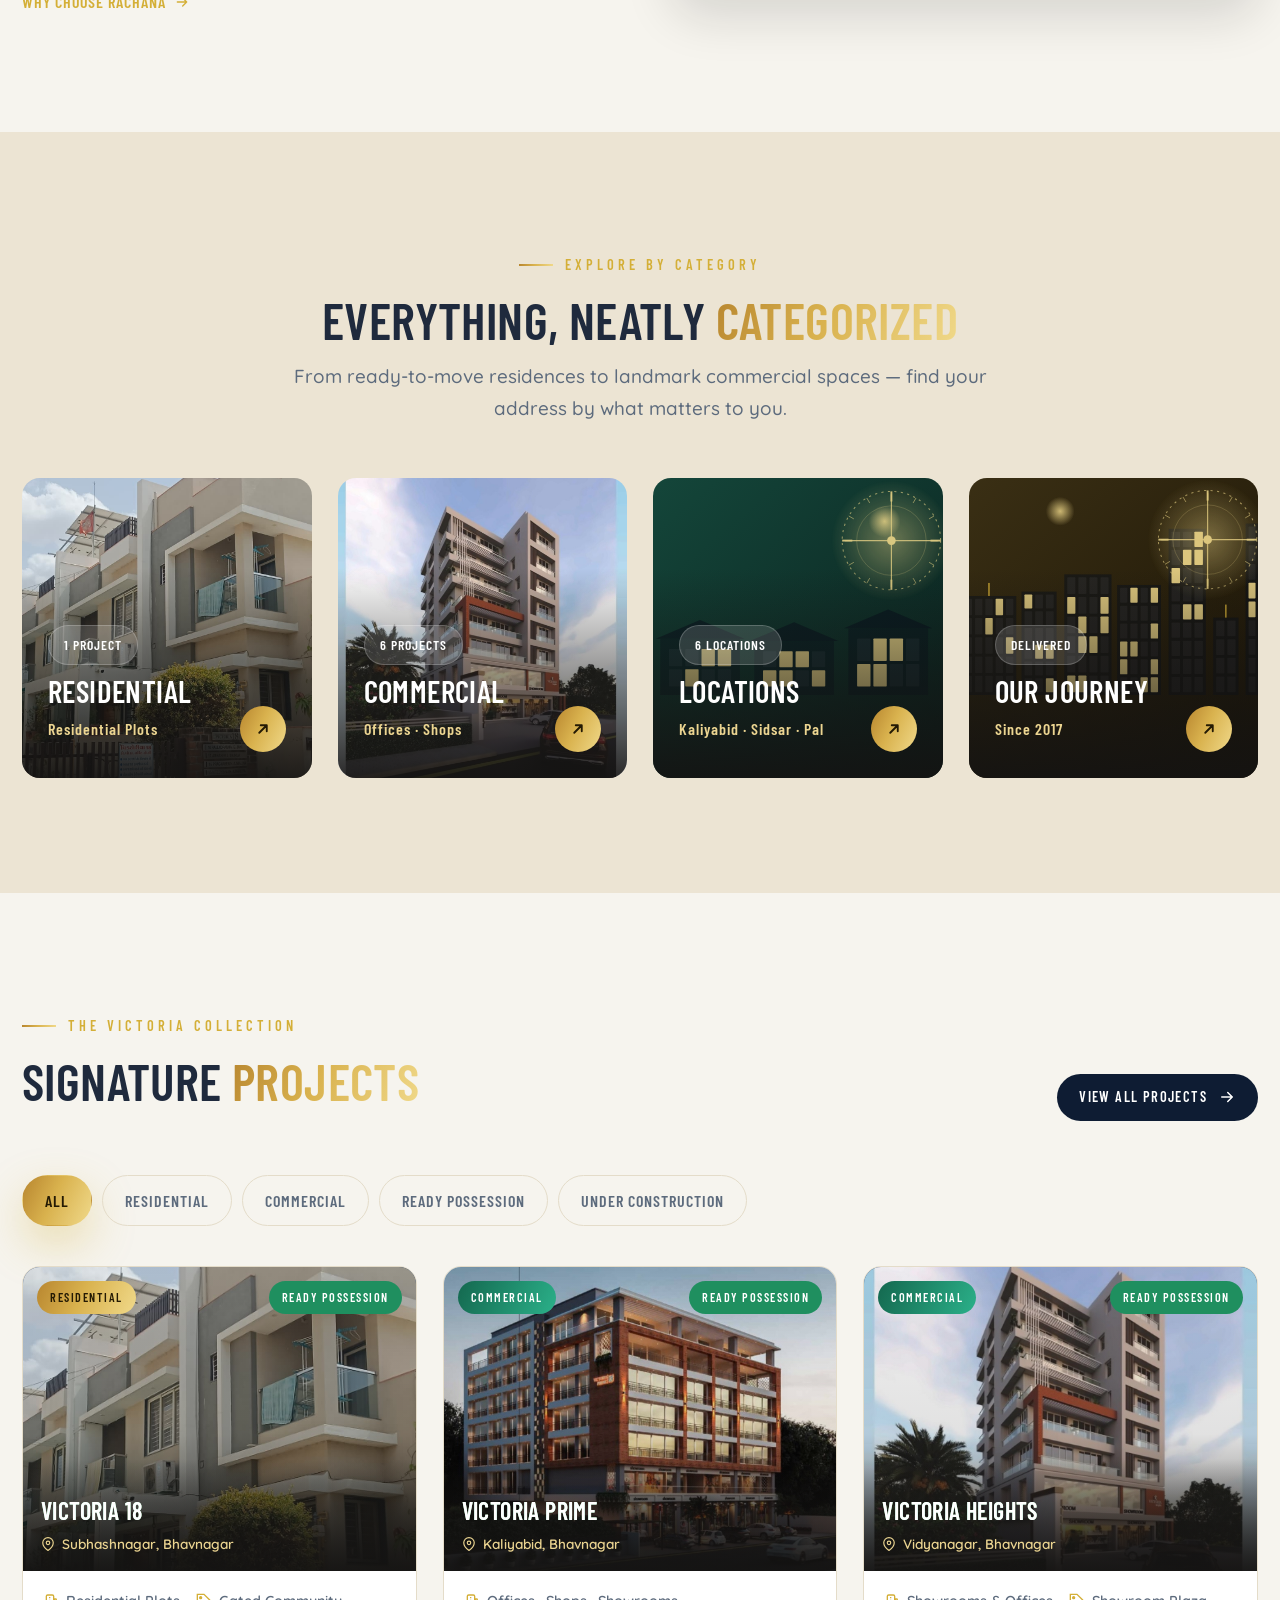
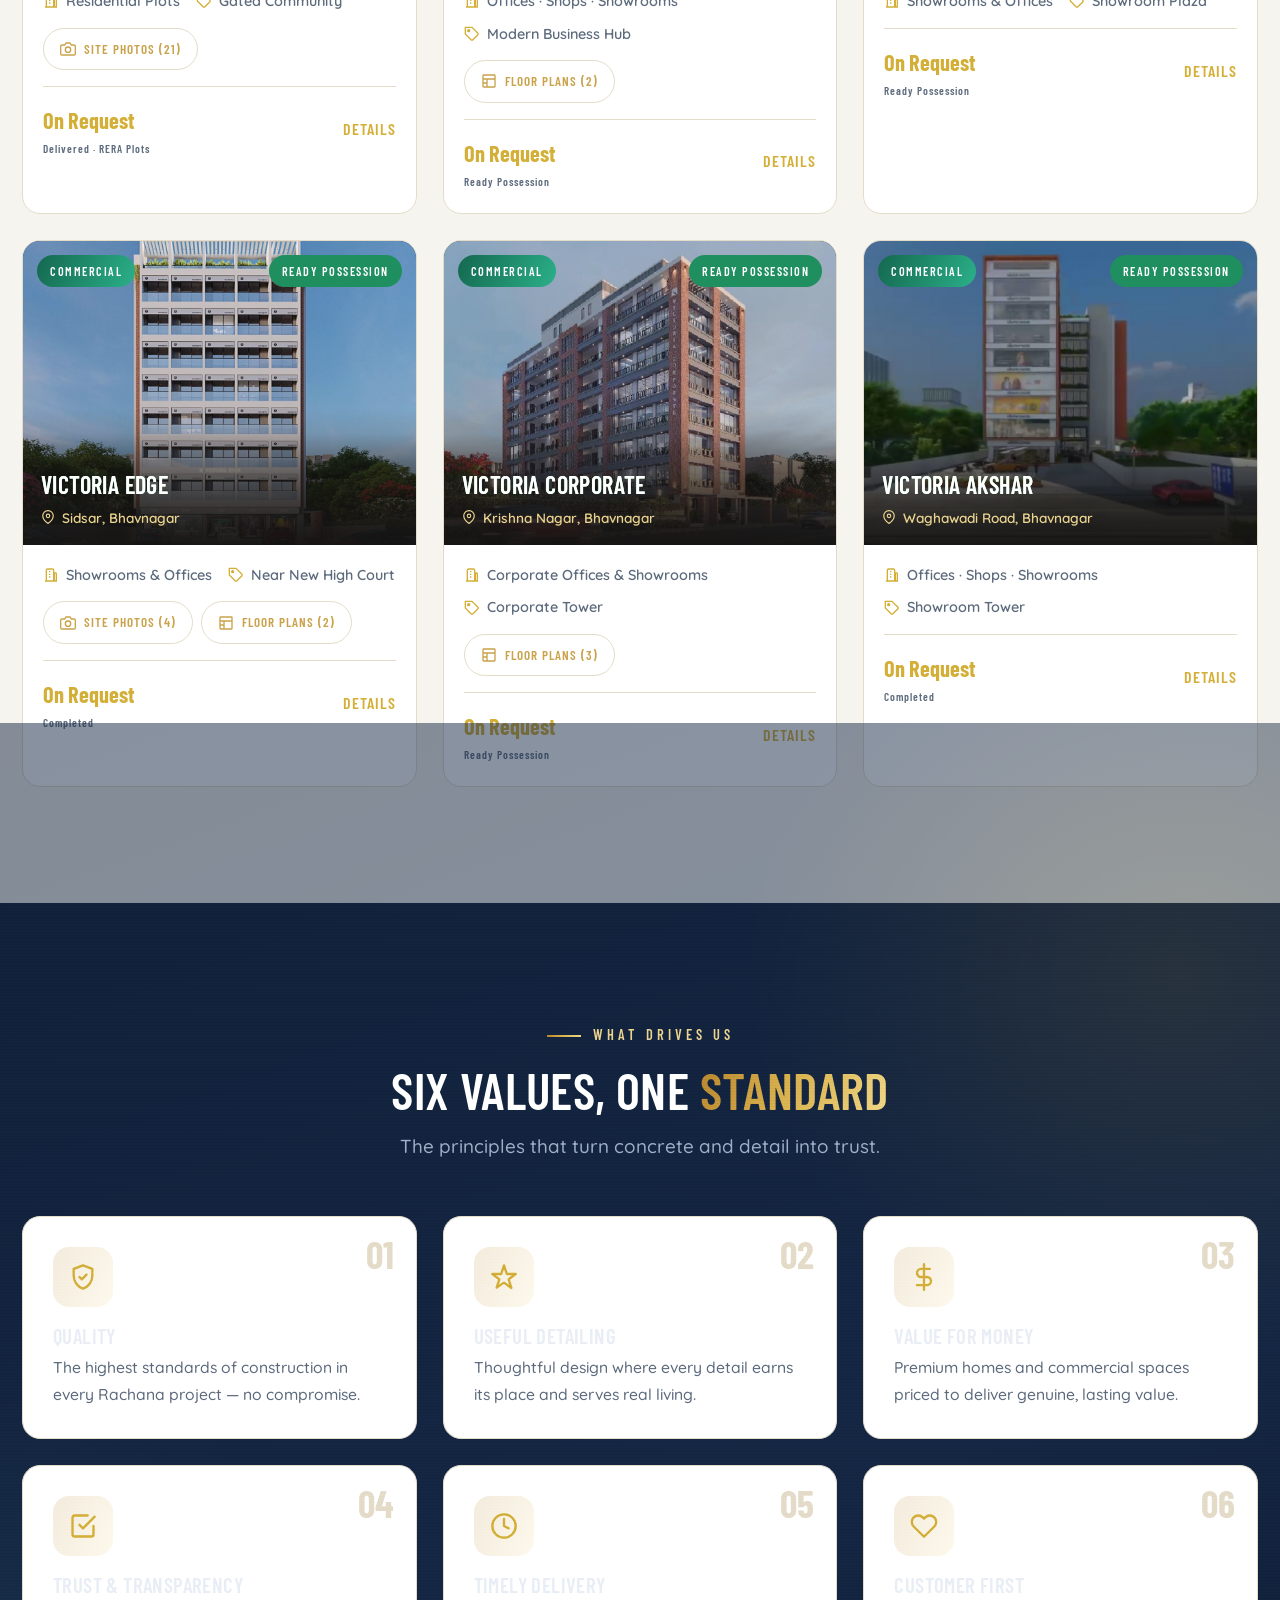
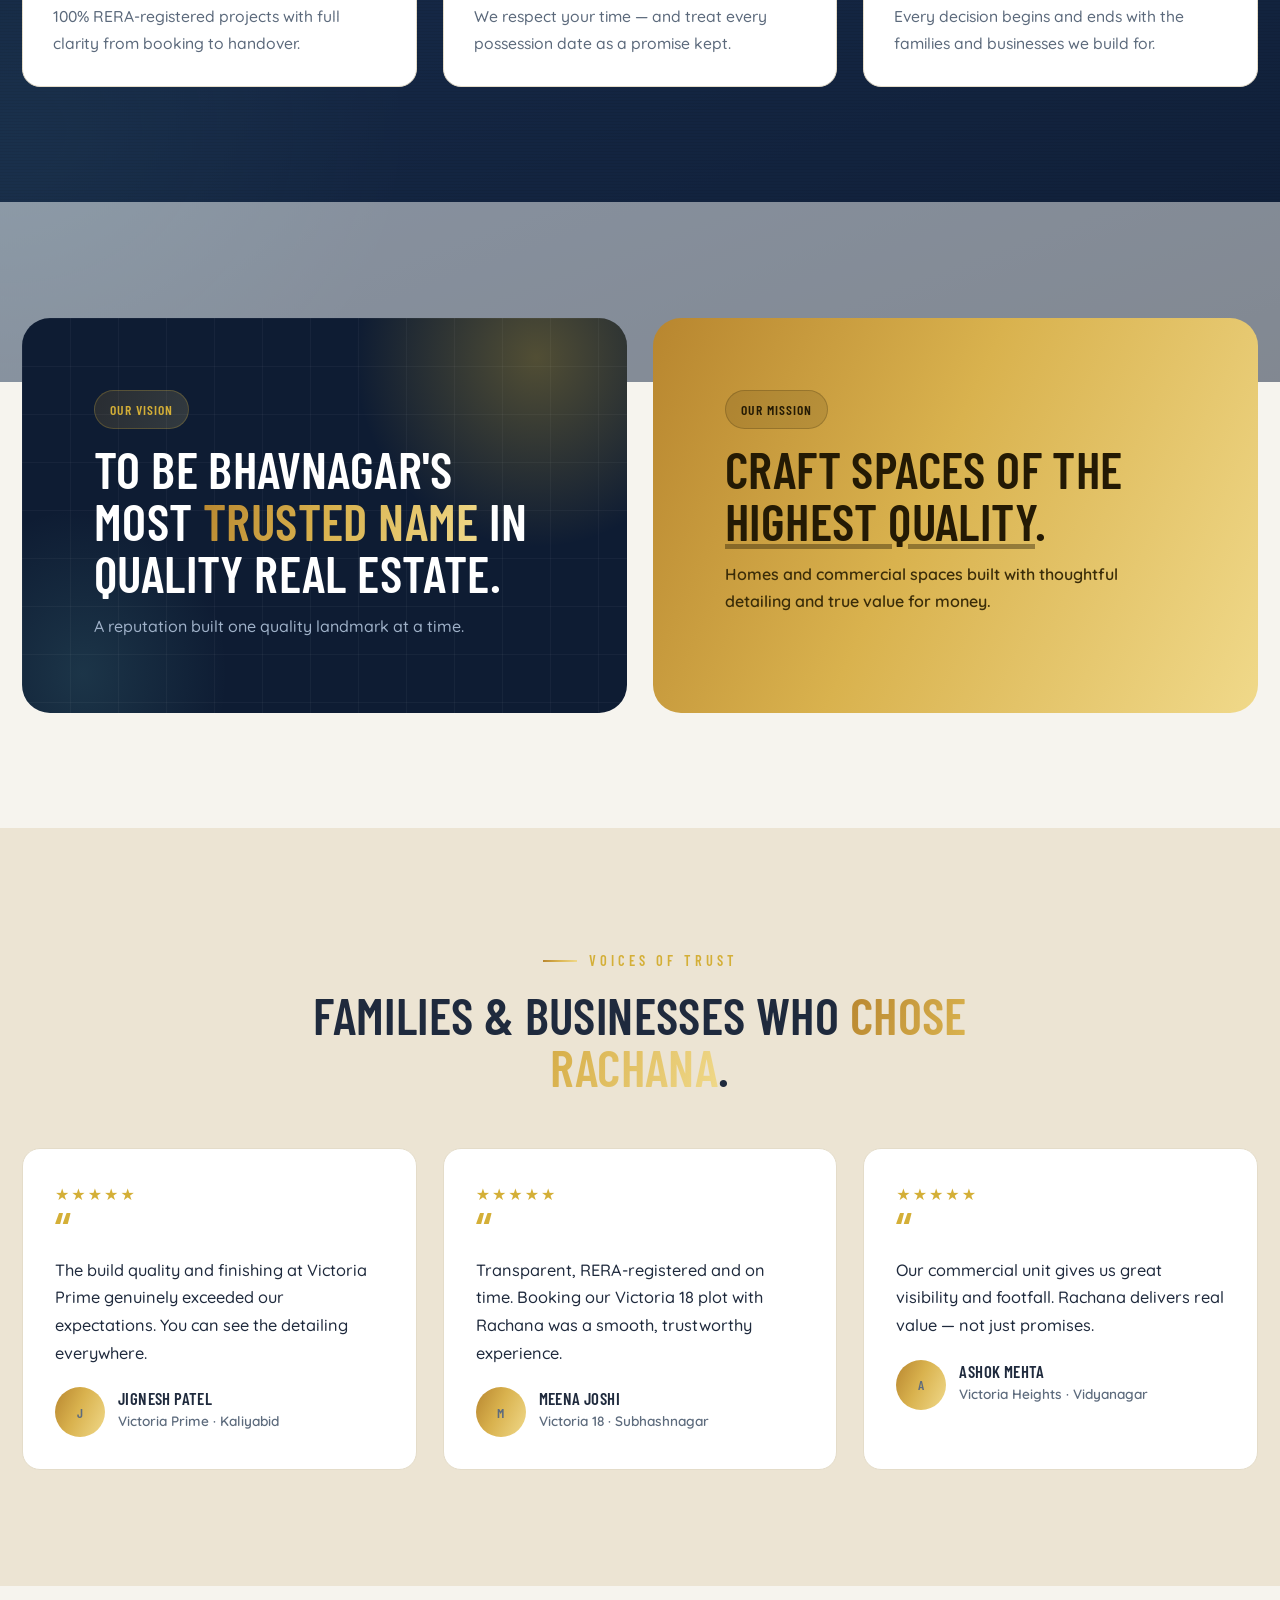
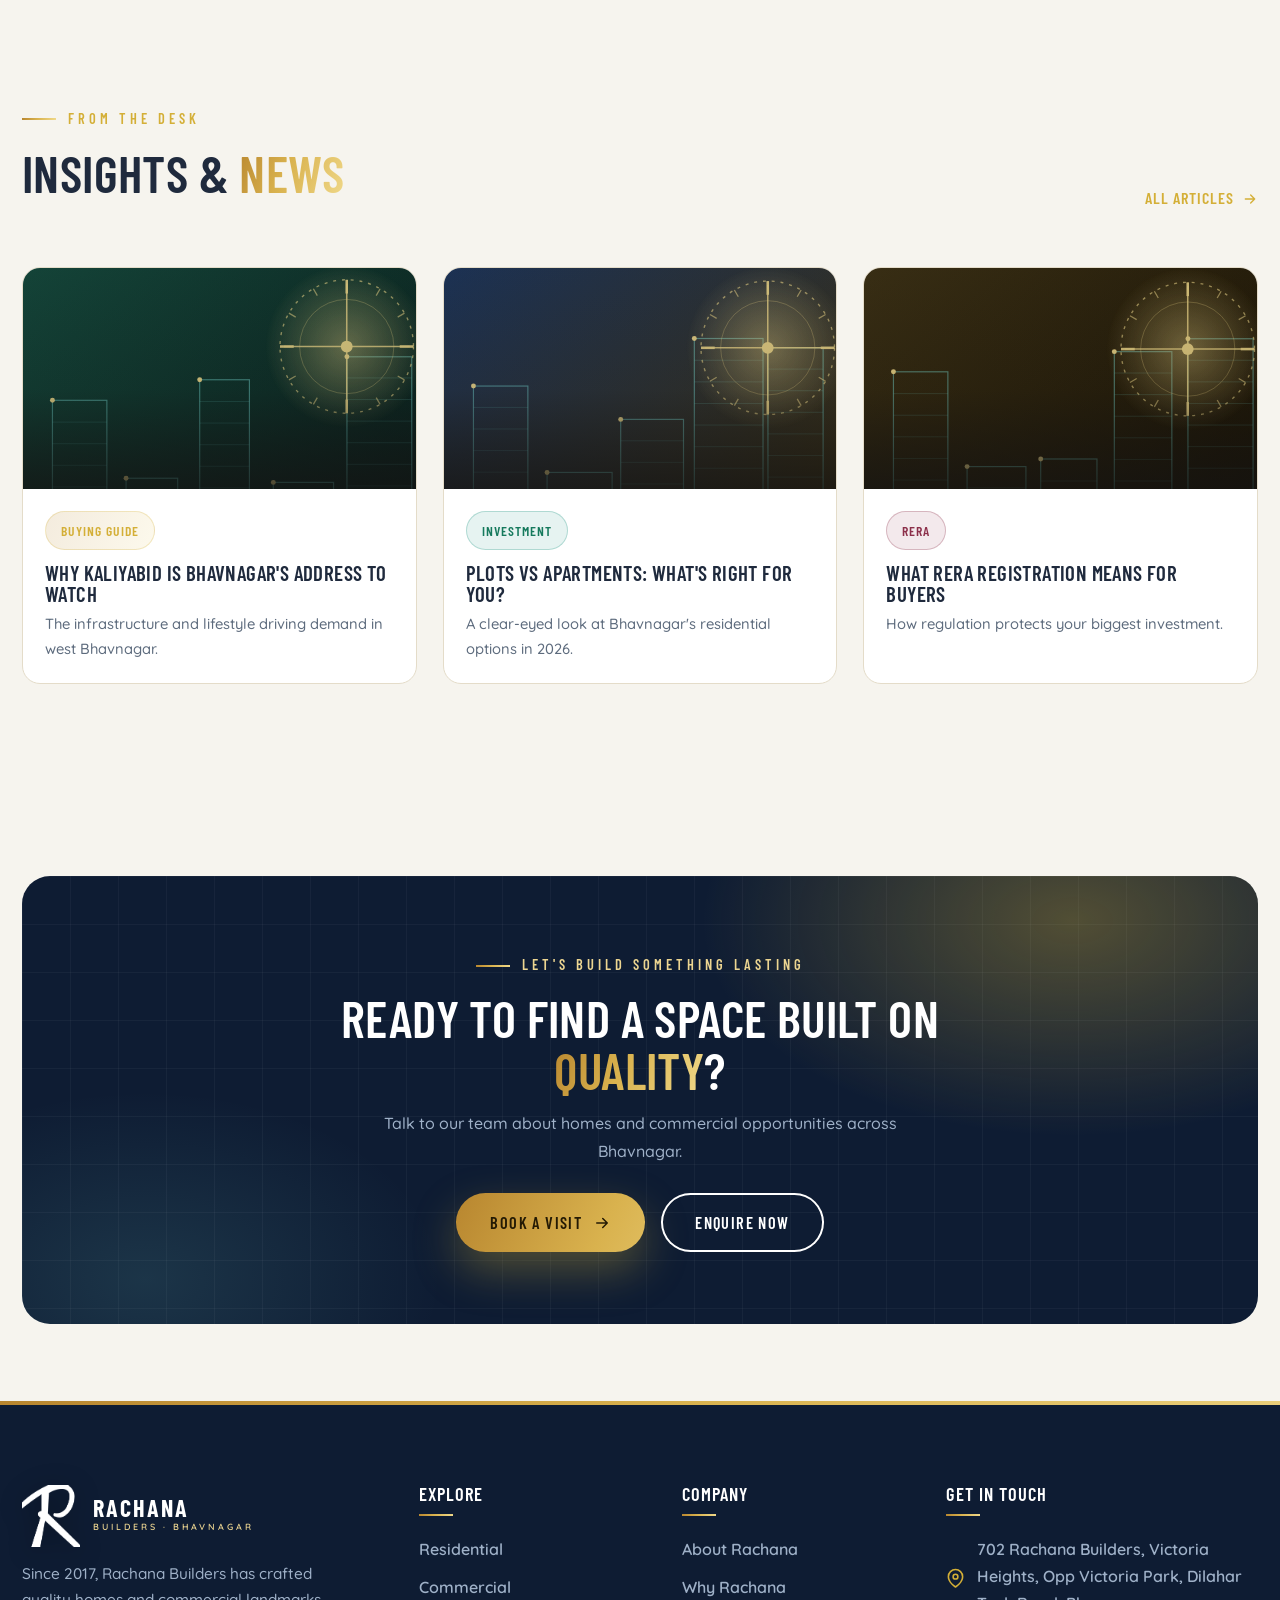
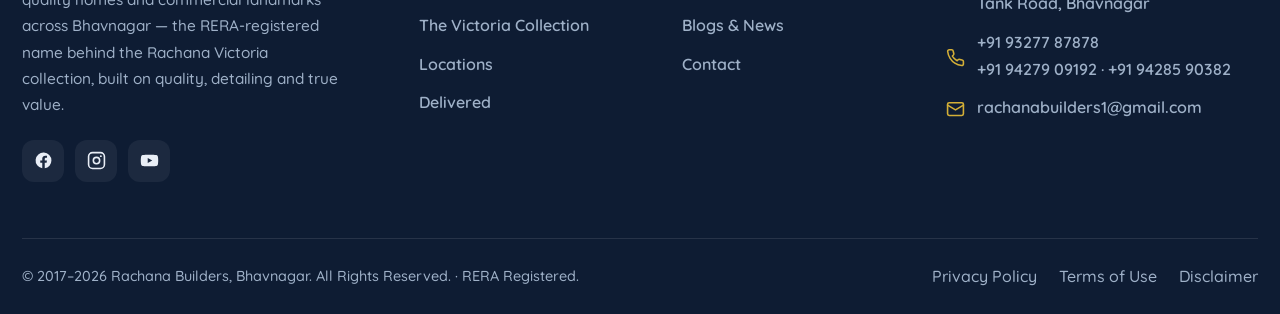
==== commit 296a93c8: "Remove careers page and its nav/footer links Co-Authored-By: Claude Sonnet 5 <noreply@anthropic.com>" ====
--- a/index.html
+++ b/index.html
@@ -8,7 +8,7 @@
   <link rel="preconnect" href="https://fonts.googleapis.com" />
   <link rel="preconnect" href="https://fonts.gstatic.com" crossorigin />
   <link href="https://fonts.googleapis.com/css2?family=Barlow+Condensed:wght@400;500;600;700&family=Quicksand:wght@400;500;600;700&family=Playfair+Display:wght@700;800;900&display=swap" rel="stylesheet" />
-  <link rel="stylesheet" href="assets/css/main.css?v=r20" />
+  <link rel="stylesheet" href="assets/css/main.css?v=r21" />
   <link rel="icon" href="data:image/svg+xml,<svg xmlns='http://www.w3.org/2000/svg' viewBox='0 0 64 64'><rect width='64' height='64' rx='14' fill='%230e1c33'/><text x='32' y='46' font-family='Arial' font-size='40' font-weight='bold' fill='%23d4af37' text-anchor='middle'>R</text></svg>" />
 </head>
 <body data-page="home">
@@ -274,10 +274,10 @@
 
   <footer id="site-footer"></footer>
 
-  <script src="assets/js/components.js?v=r20"></script>
-  <script src="assets/js/projects.js?v=r20"></script>
-  <script src="assets/js/art.js?v=r20"></script>
-  <script src="assets/js/main.js?v=r20"></script>
-  <script src="assets/js/lightbox.js?v=r20"></script>
+  <script src="assets/js/components.js?v=r21"></script>
+  <script src="assets/js/projects.js?v=r21"></script>
+  <script src="assets/js/art.js?v=r21"></script>
+  <script src="assets/js/main.js?v=r21"></script>
+  <script src="assets/js/lightbox.js?v=r21"></script>
 </body>
 </html>
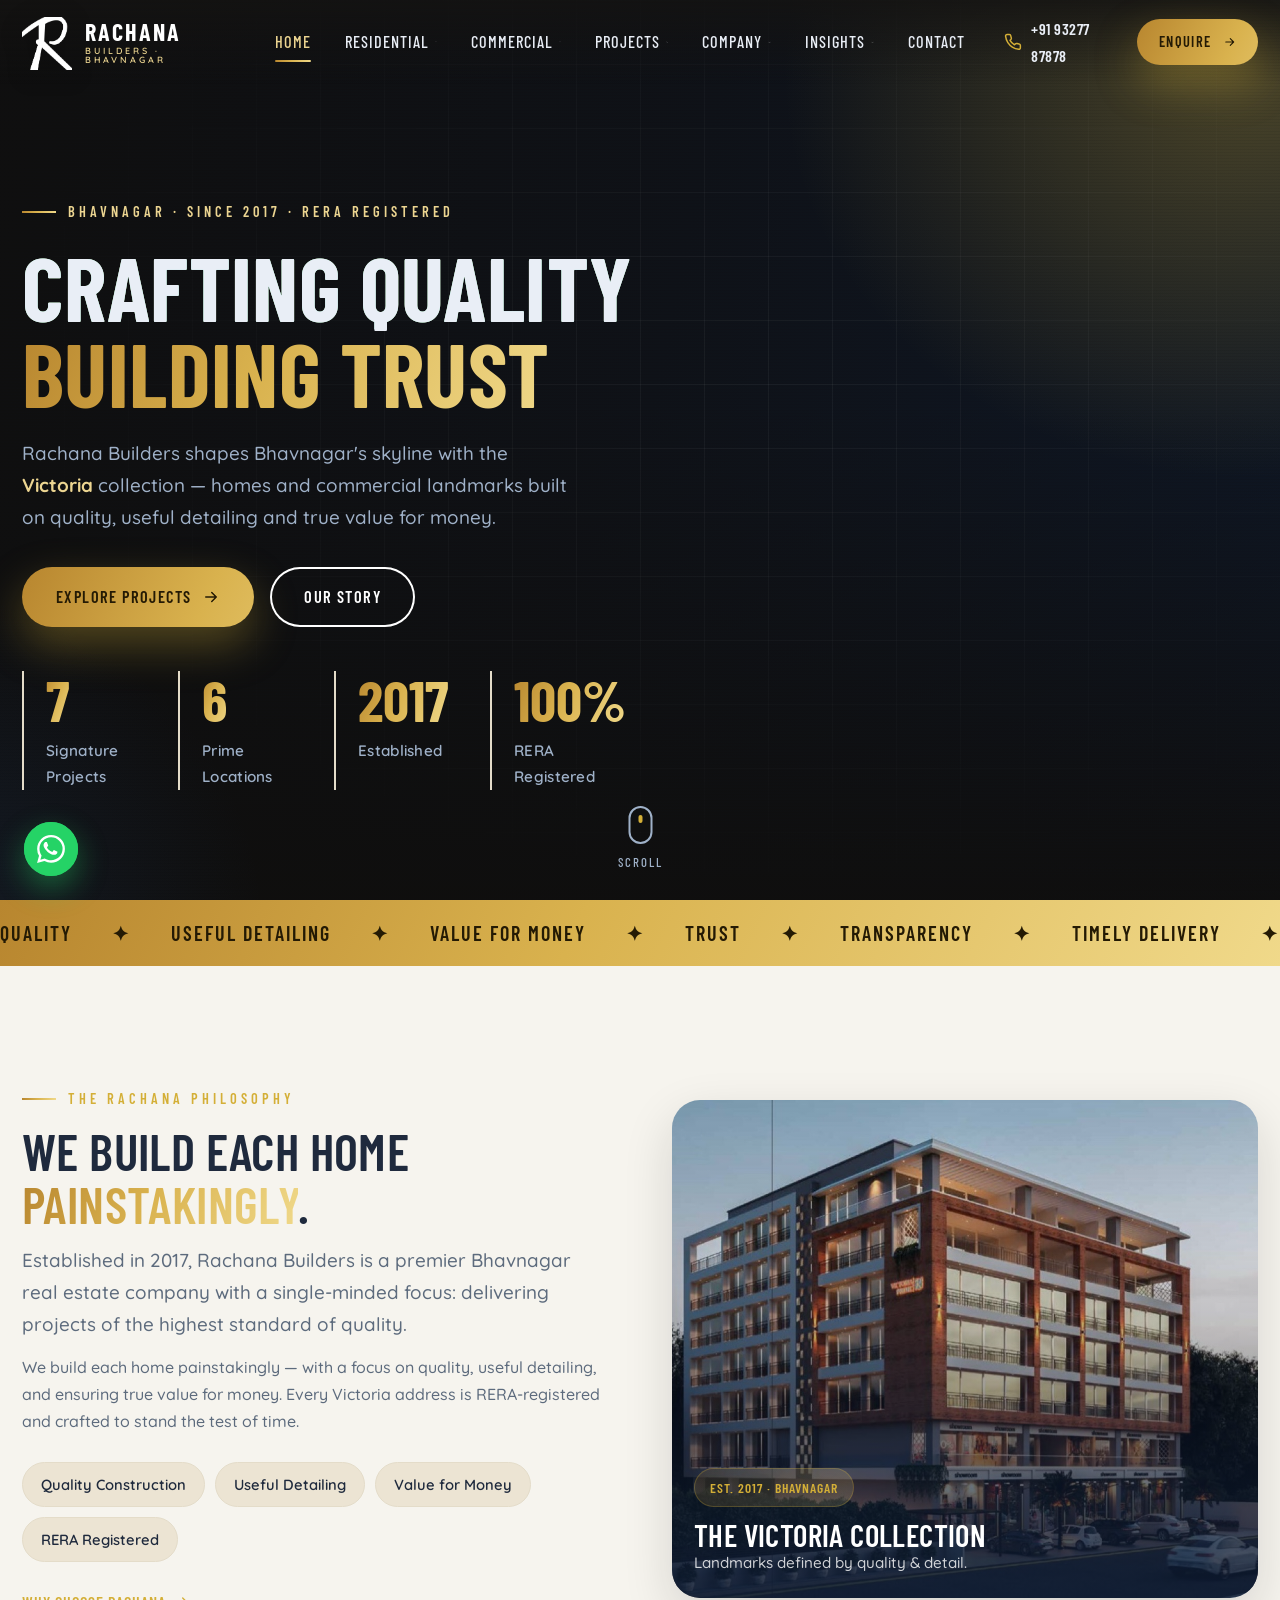
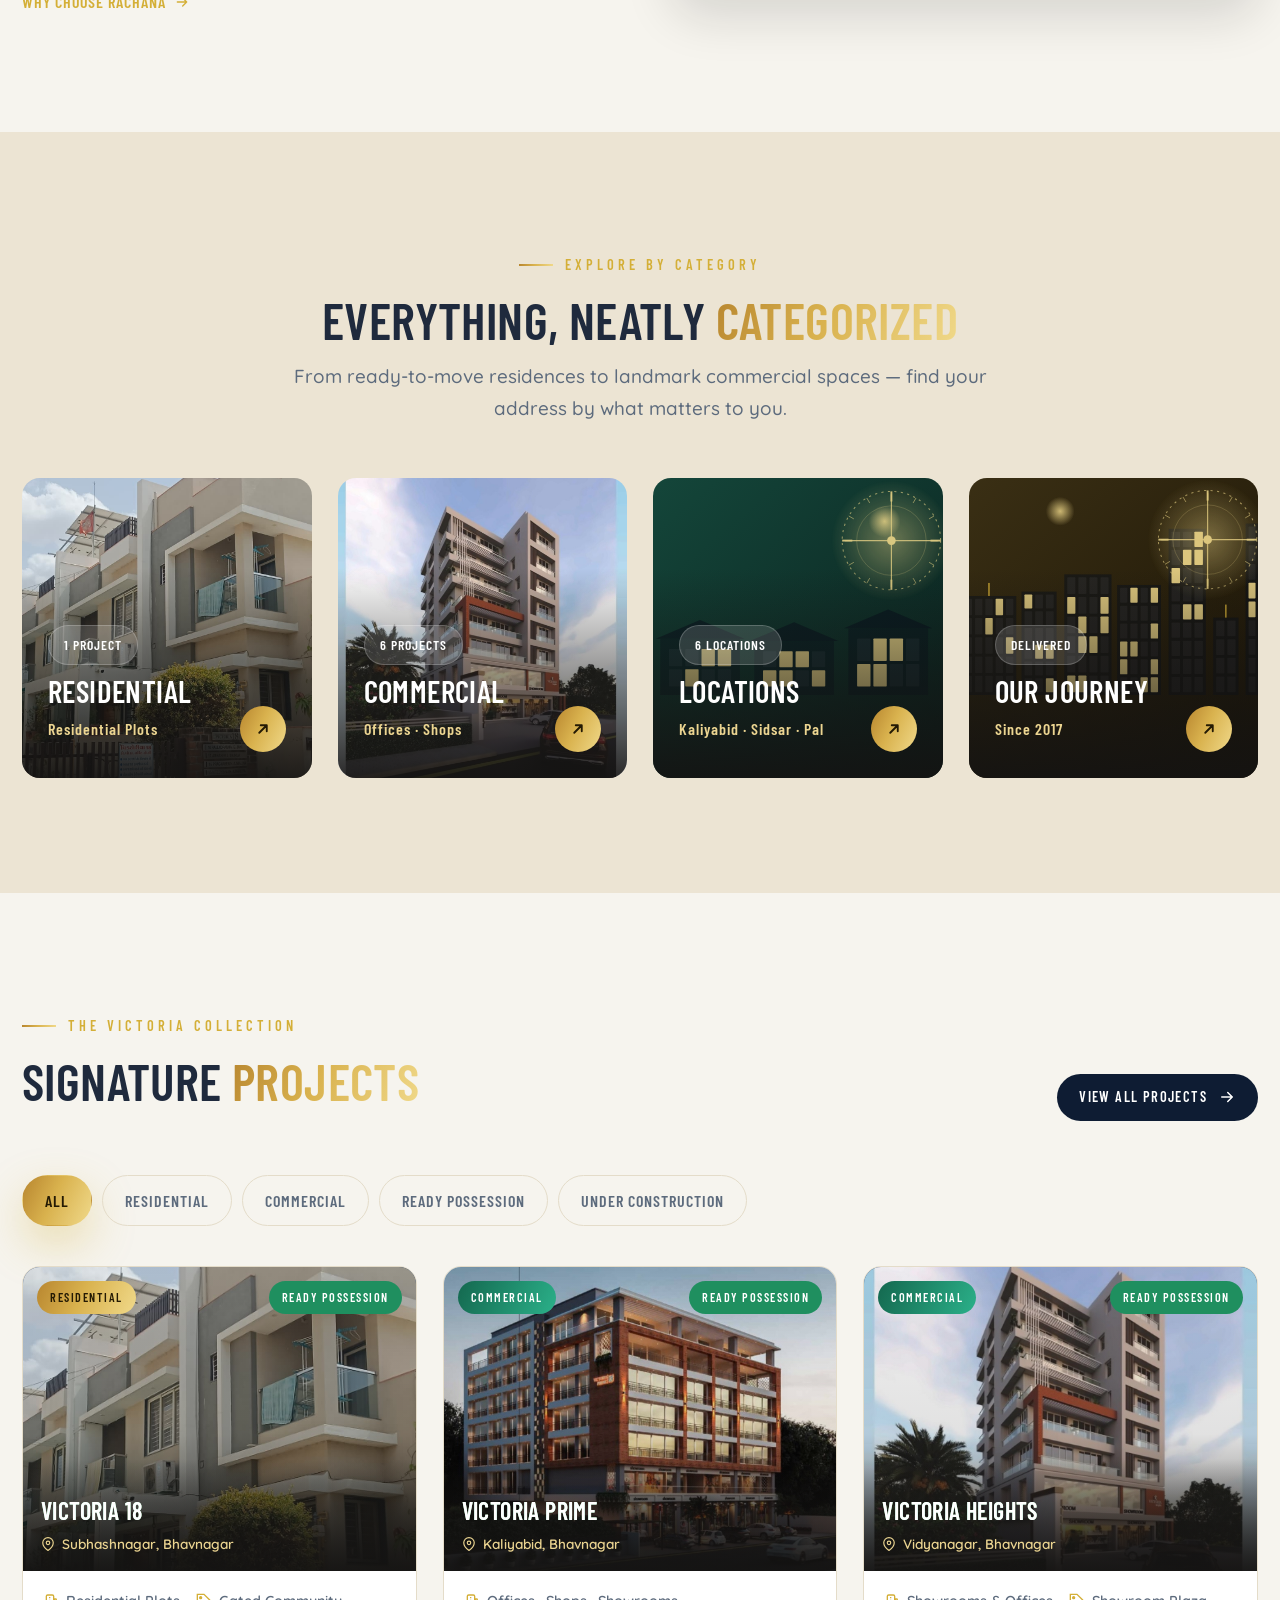
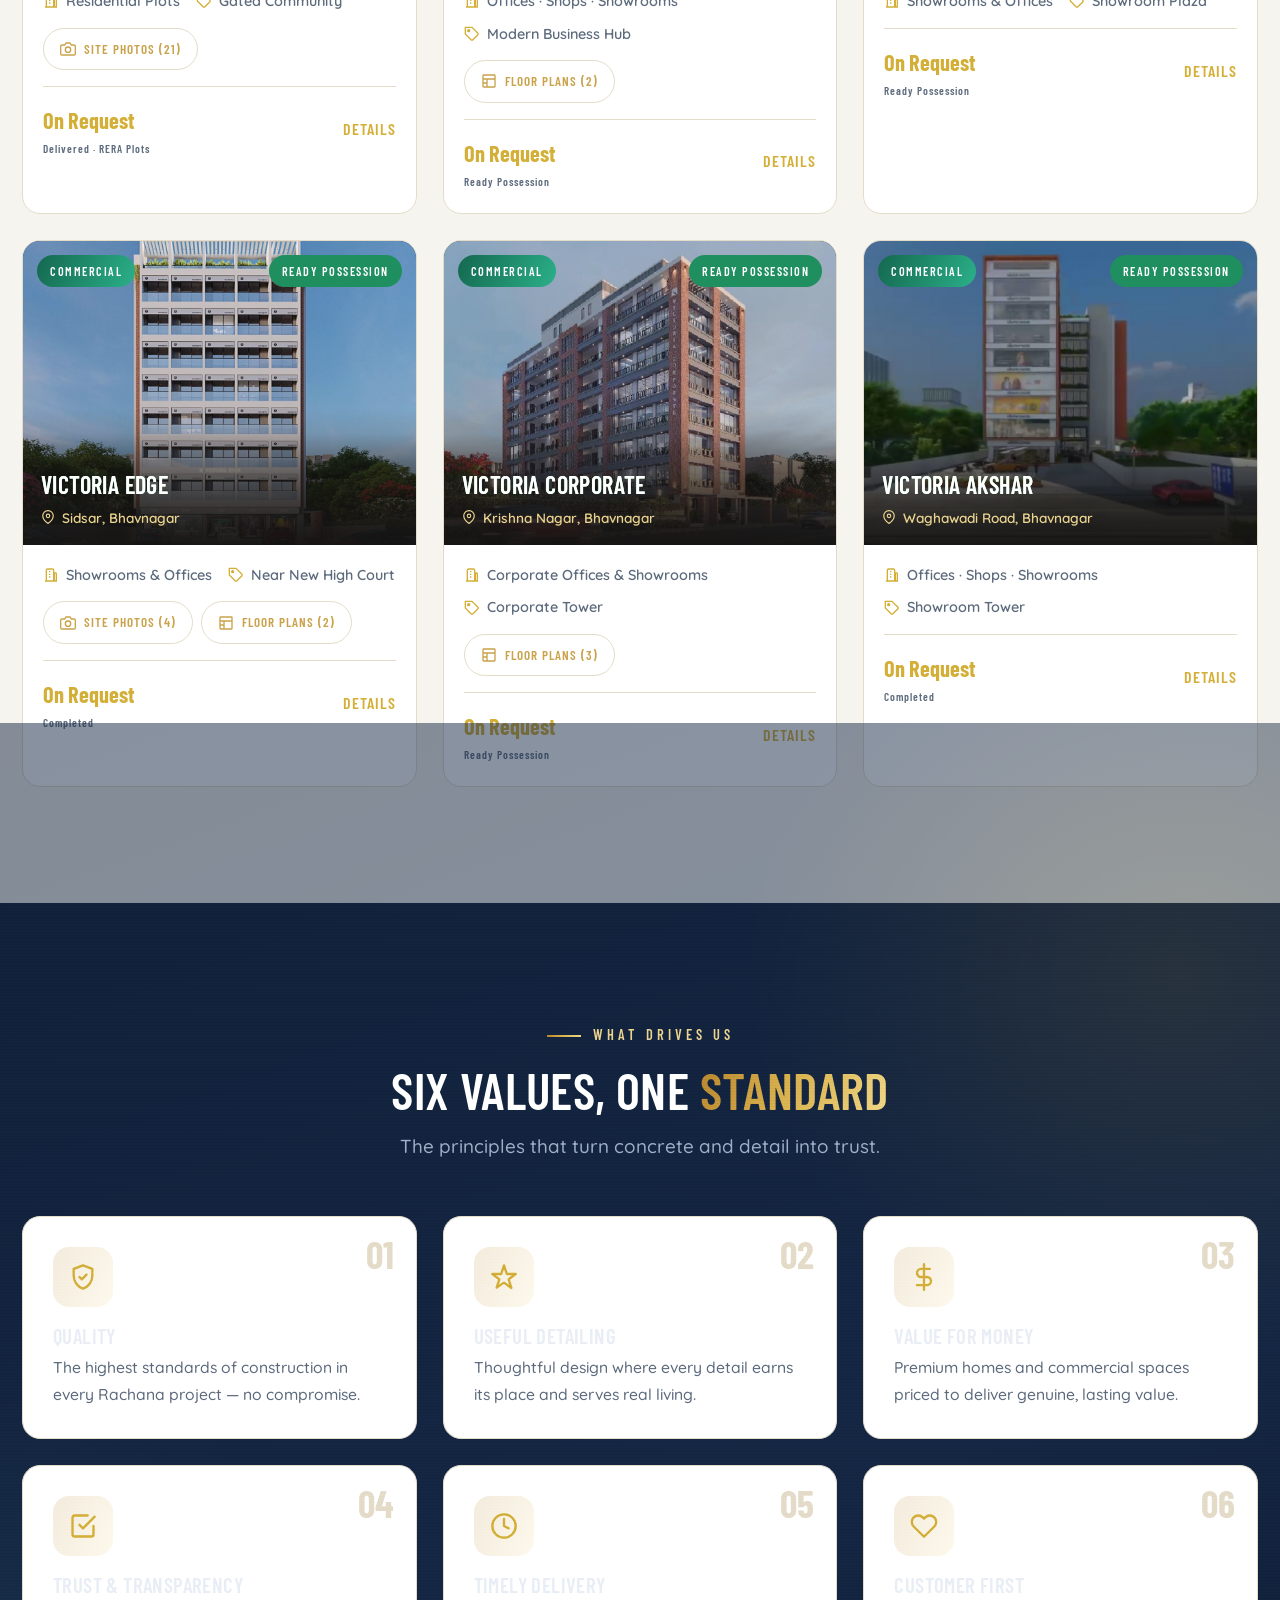
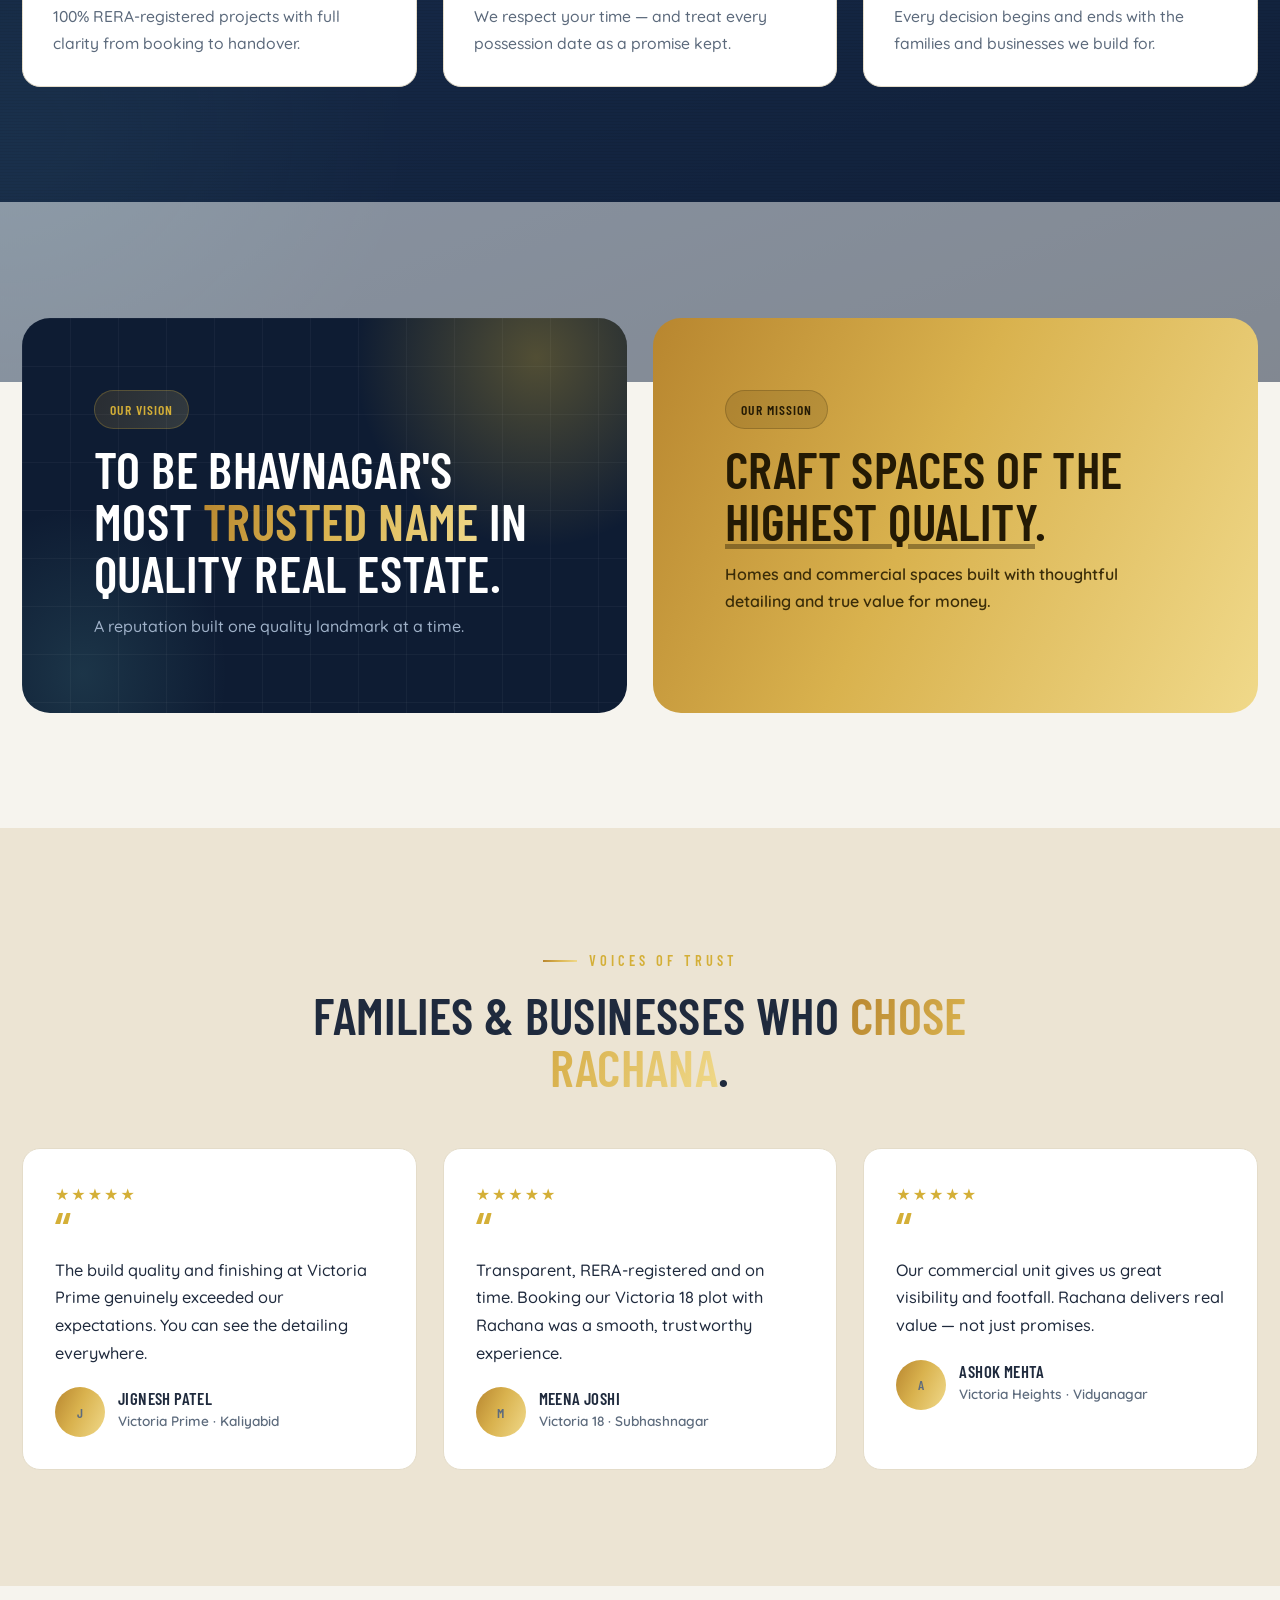
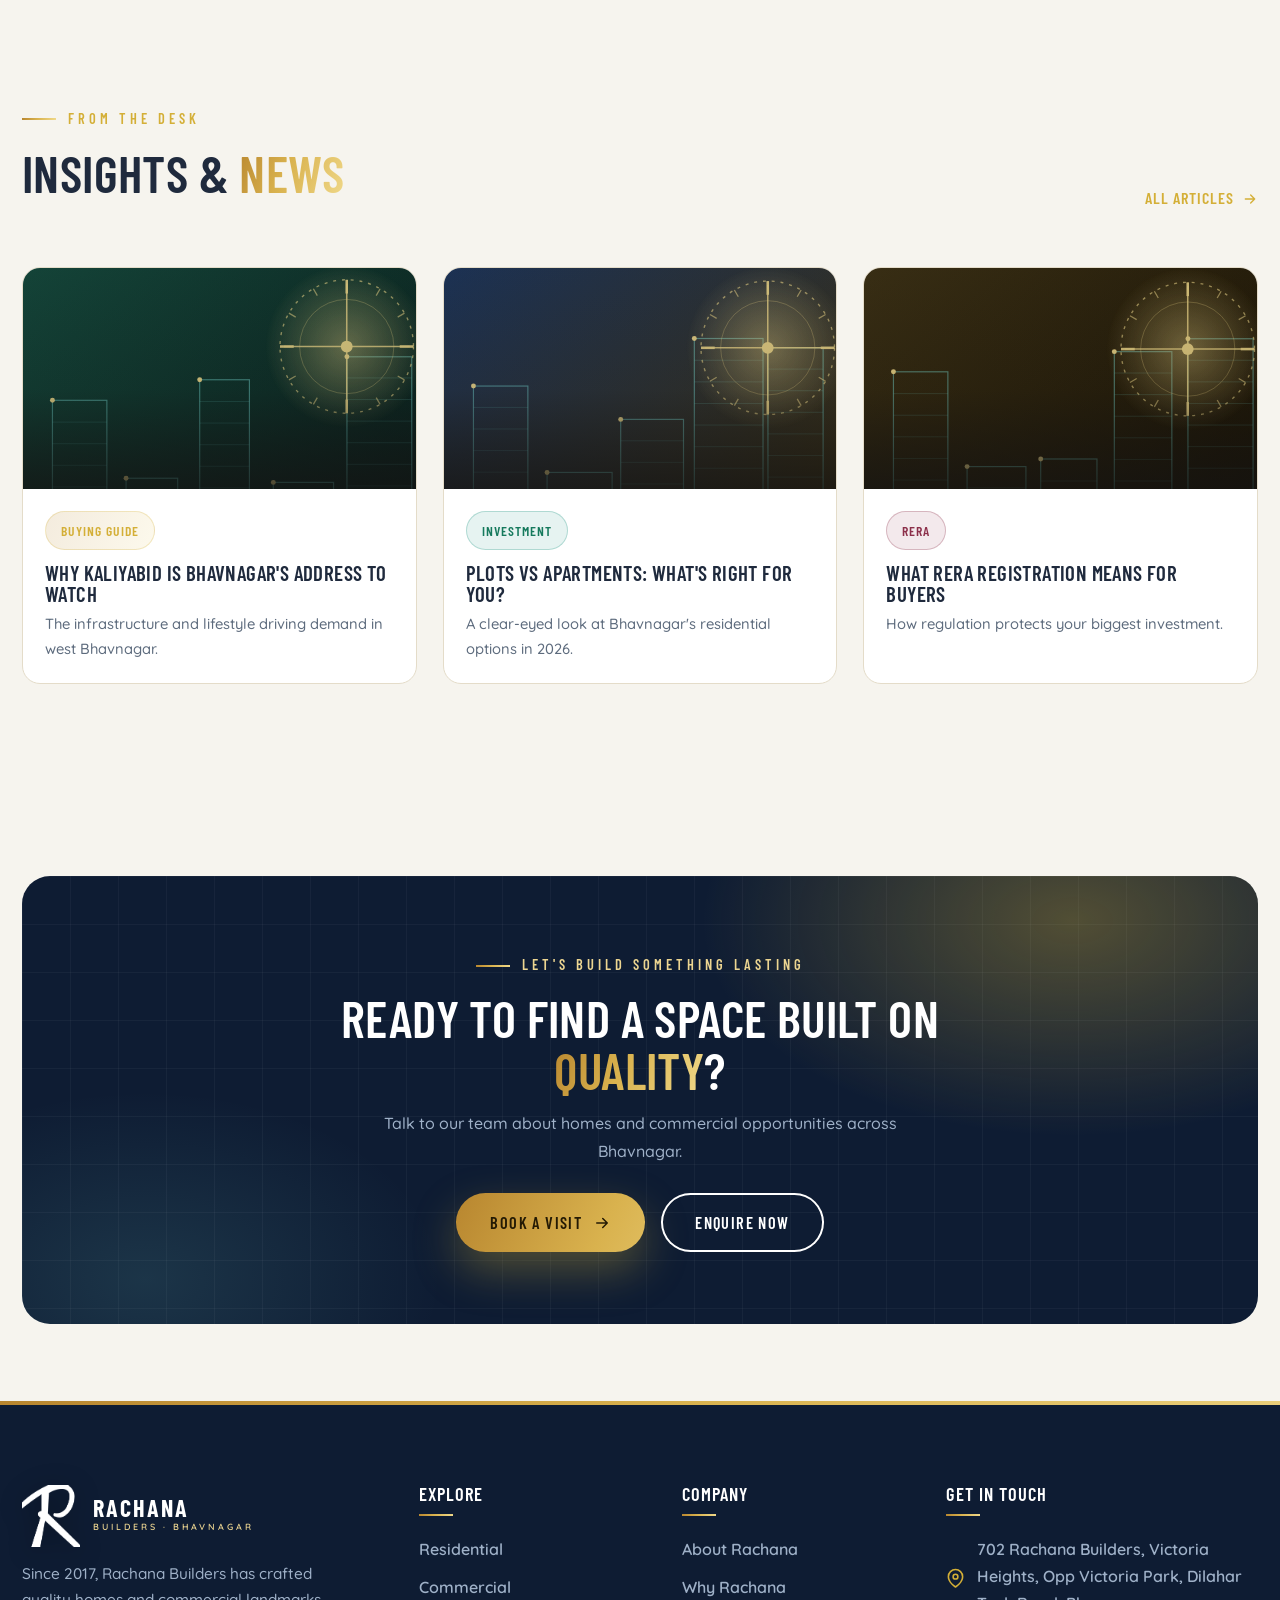
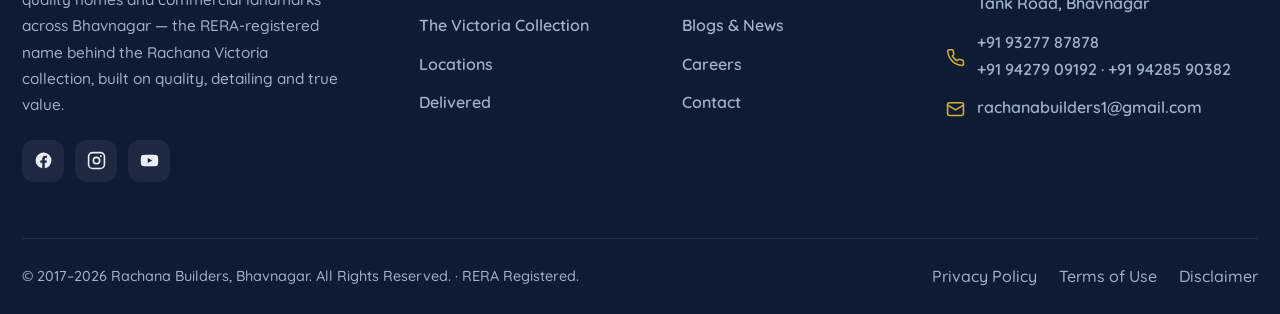
==== commit 4ee74b92: "Restore careers page and its nav/footer links Reverts 296a93c.  Co-Authored-By: Claude Sonnet 5 <nor" ====
--- a/index.html
+++ b/index.html
@@ -8,7 +8,7 @@
   <link rel="preconnect" href="https://fonts.googleapis.com" />
   <link rel="preconnect" href="https://fonts.gstatic.com" crossorigin />
   <link href="https://fonts.googleapis.com/css2?family=Barlow+Condensed:wght@400;500;600;700&family=Quicksand:wght@400;500;600;700&family=Playfair+Display:wght@700;800;900&display=swap" rel="stylesheet" />
-  <link rel="stylesheet" href="assets/css/main.css?v=r21" />
+  <link rel="stylesheet" href="assets/css/main.css?v=r20" />
   <link rel="icon" href="data:image/svg+xml,<svg xmlns='http://www.w3.org/2000/svg' viewBox='0 0 64 64'><rect width='64' height='64' rx='14' fill='%230e1c33'/><text x='32' y='46' font-family='Arial' font-size='40' font-weight='bold' fill='%23d4af37' text-anchor='middle'>R</text></svg>" />
 </head>
 <body data-page="home">
@@ -274,10 +274,10 @@
 
   <footer id="site-footer"></footer>
 
-  <script src="assets/js/components.js?v=r21"></script>
-  <script src="assets/js/projects.js?v=r21"></script>
-  <script src="assets/js/art.js?v=r21"></script>
-  <script src="assets/js/main.js?v=r21"></script>
-  <script src="assets/js/lightbox.js?v=r21"></script>
+  <script src="assets/js/components.js?v=r20"></script>
+  <script src="assets/js/projects.js?v=r20"></script>
+  <script src="assets/js/art.js?v=r20"></script>
+  <script src="assets/js/main.js?v=r20"></script>
+  <script src="assets/js/lightbox.js?v=r20"></script>
 </body>
 </html>
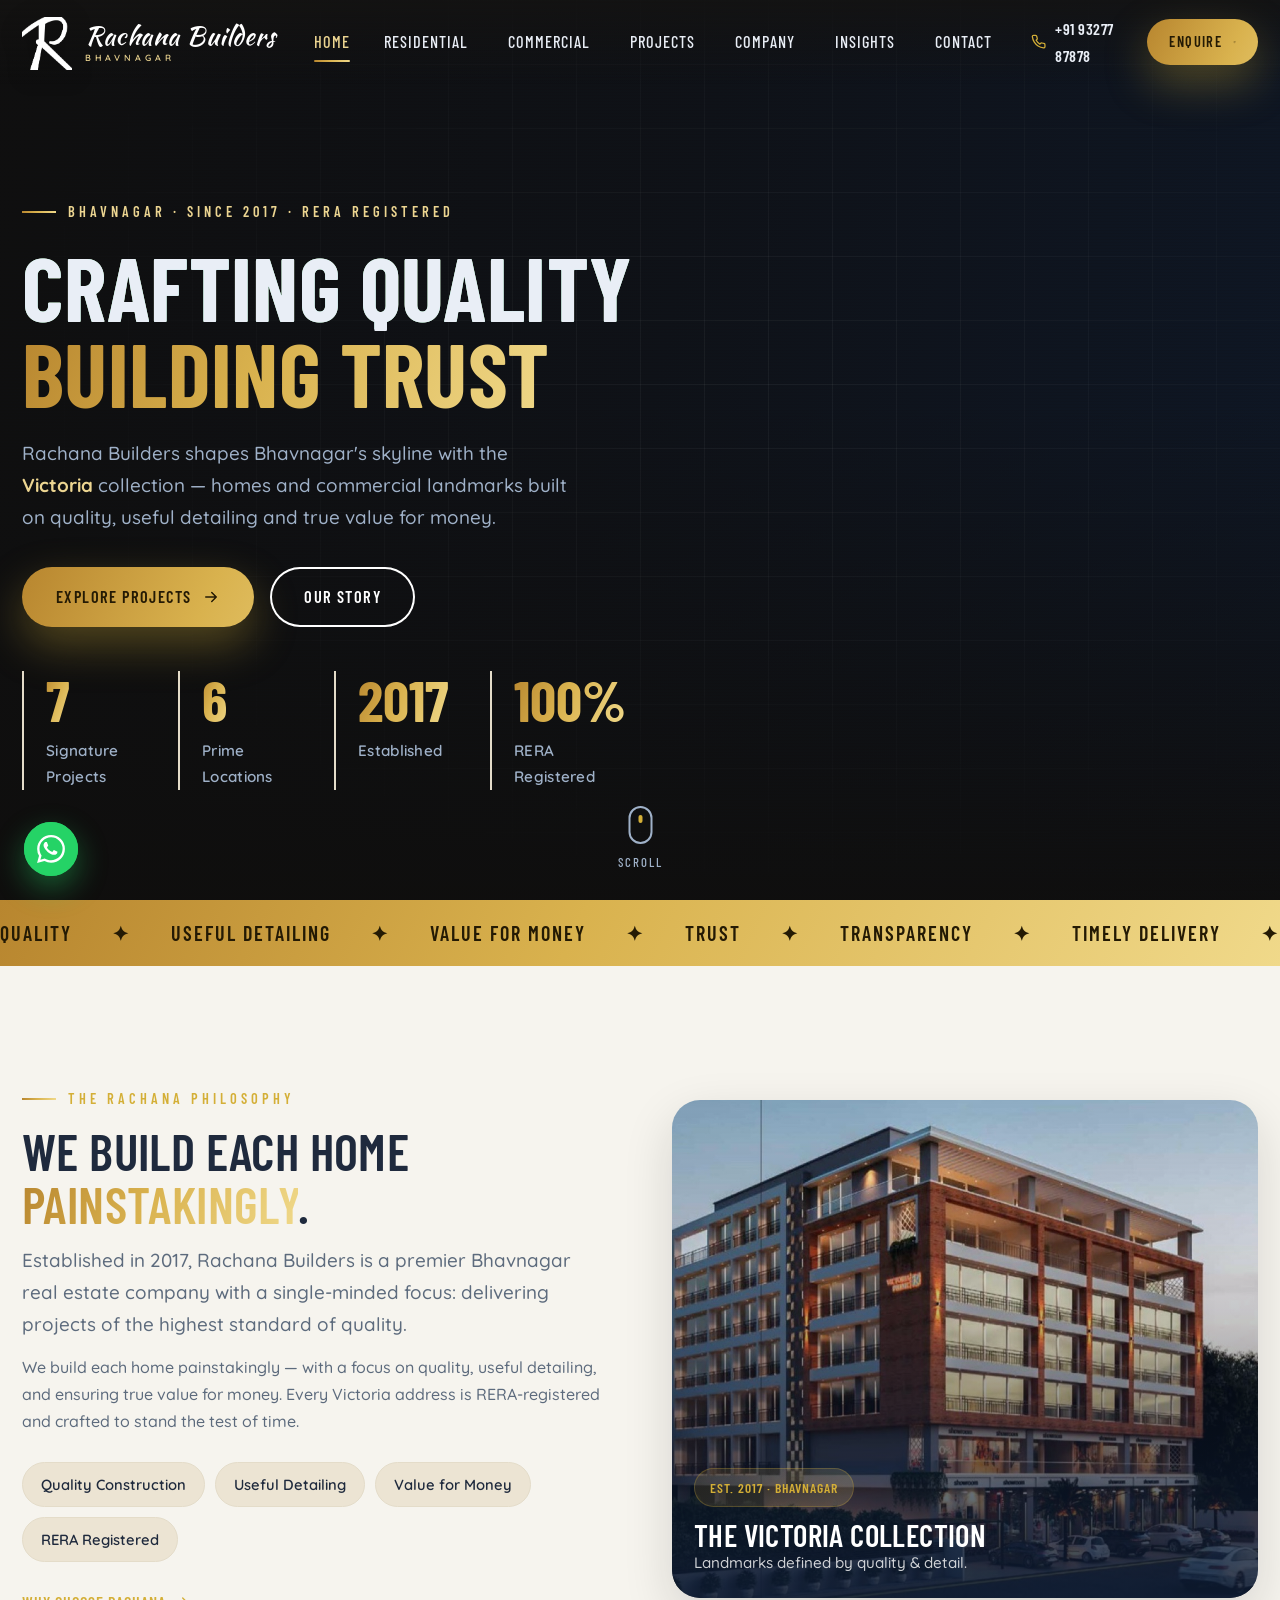
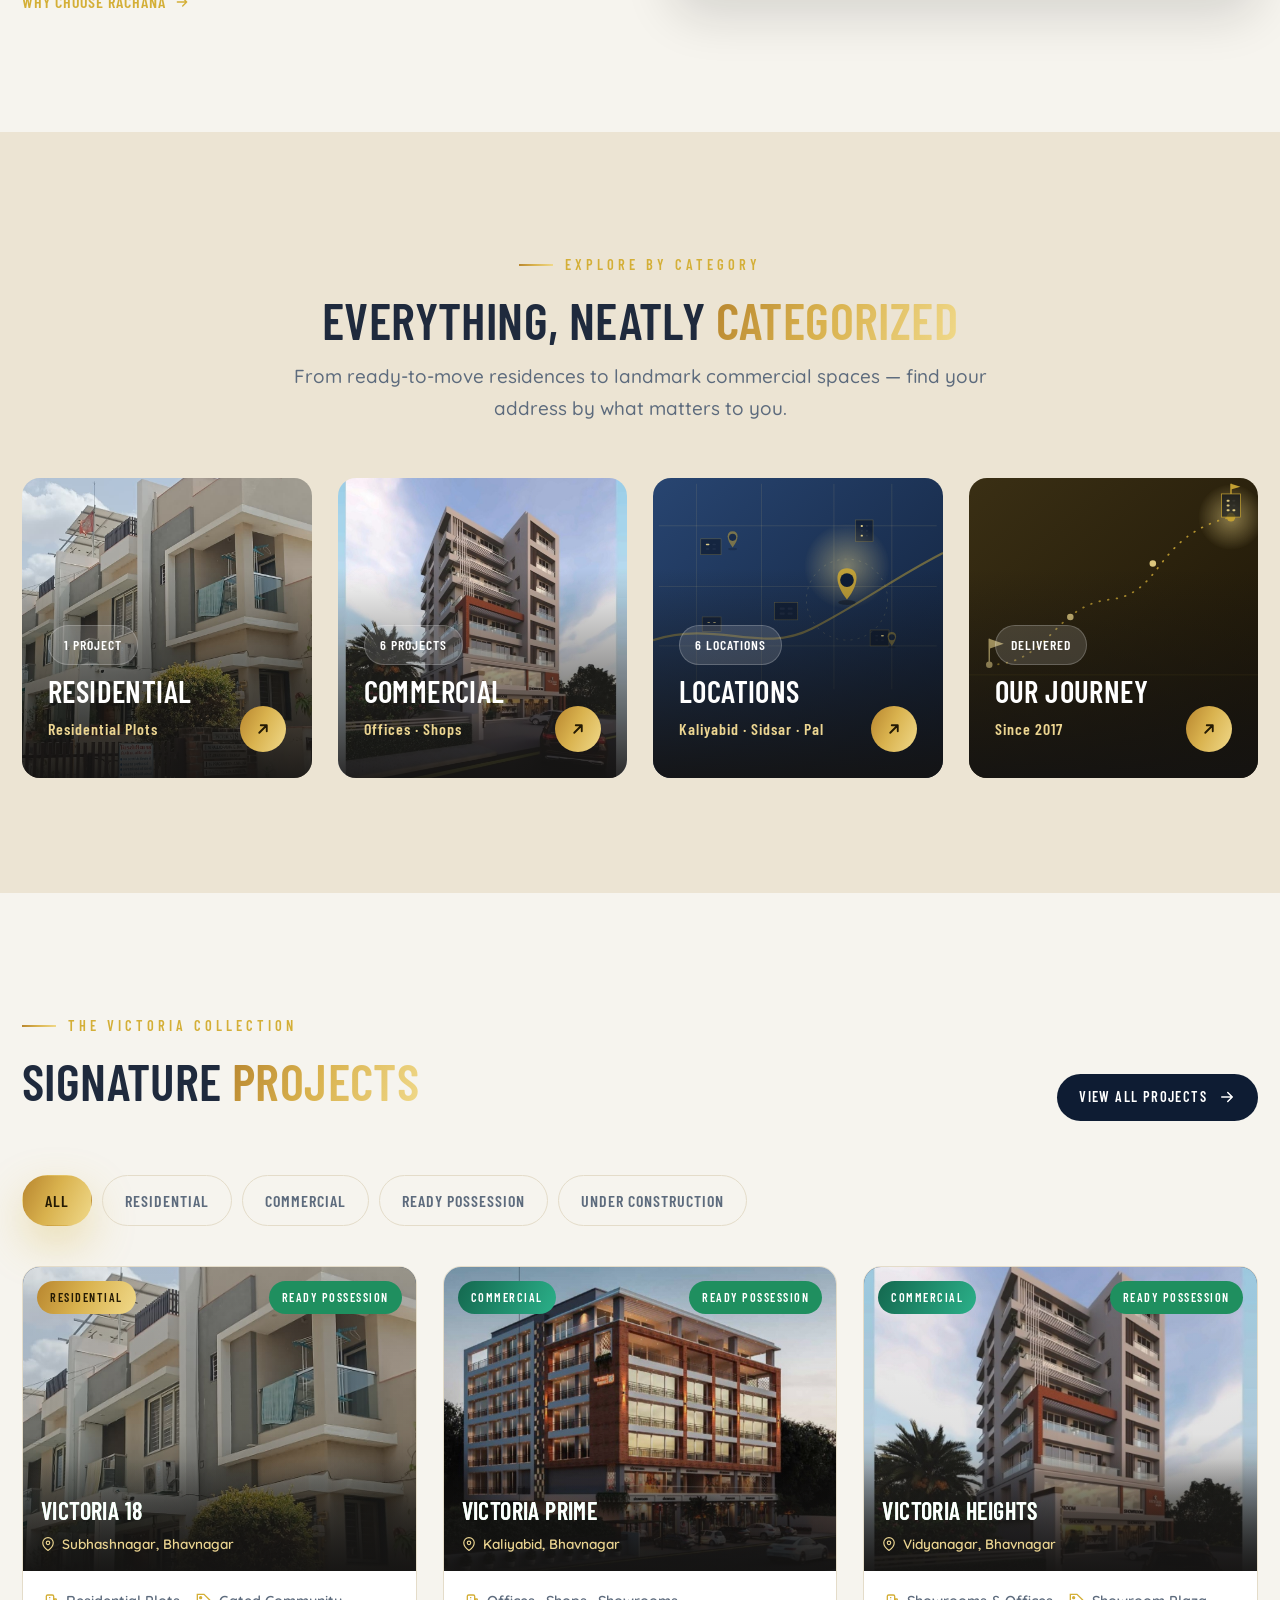
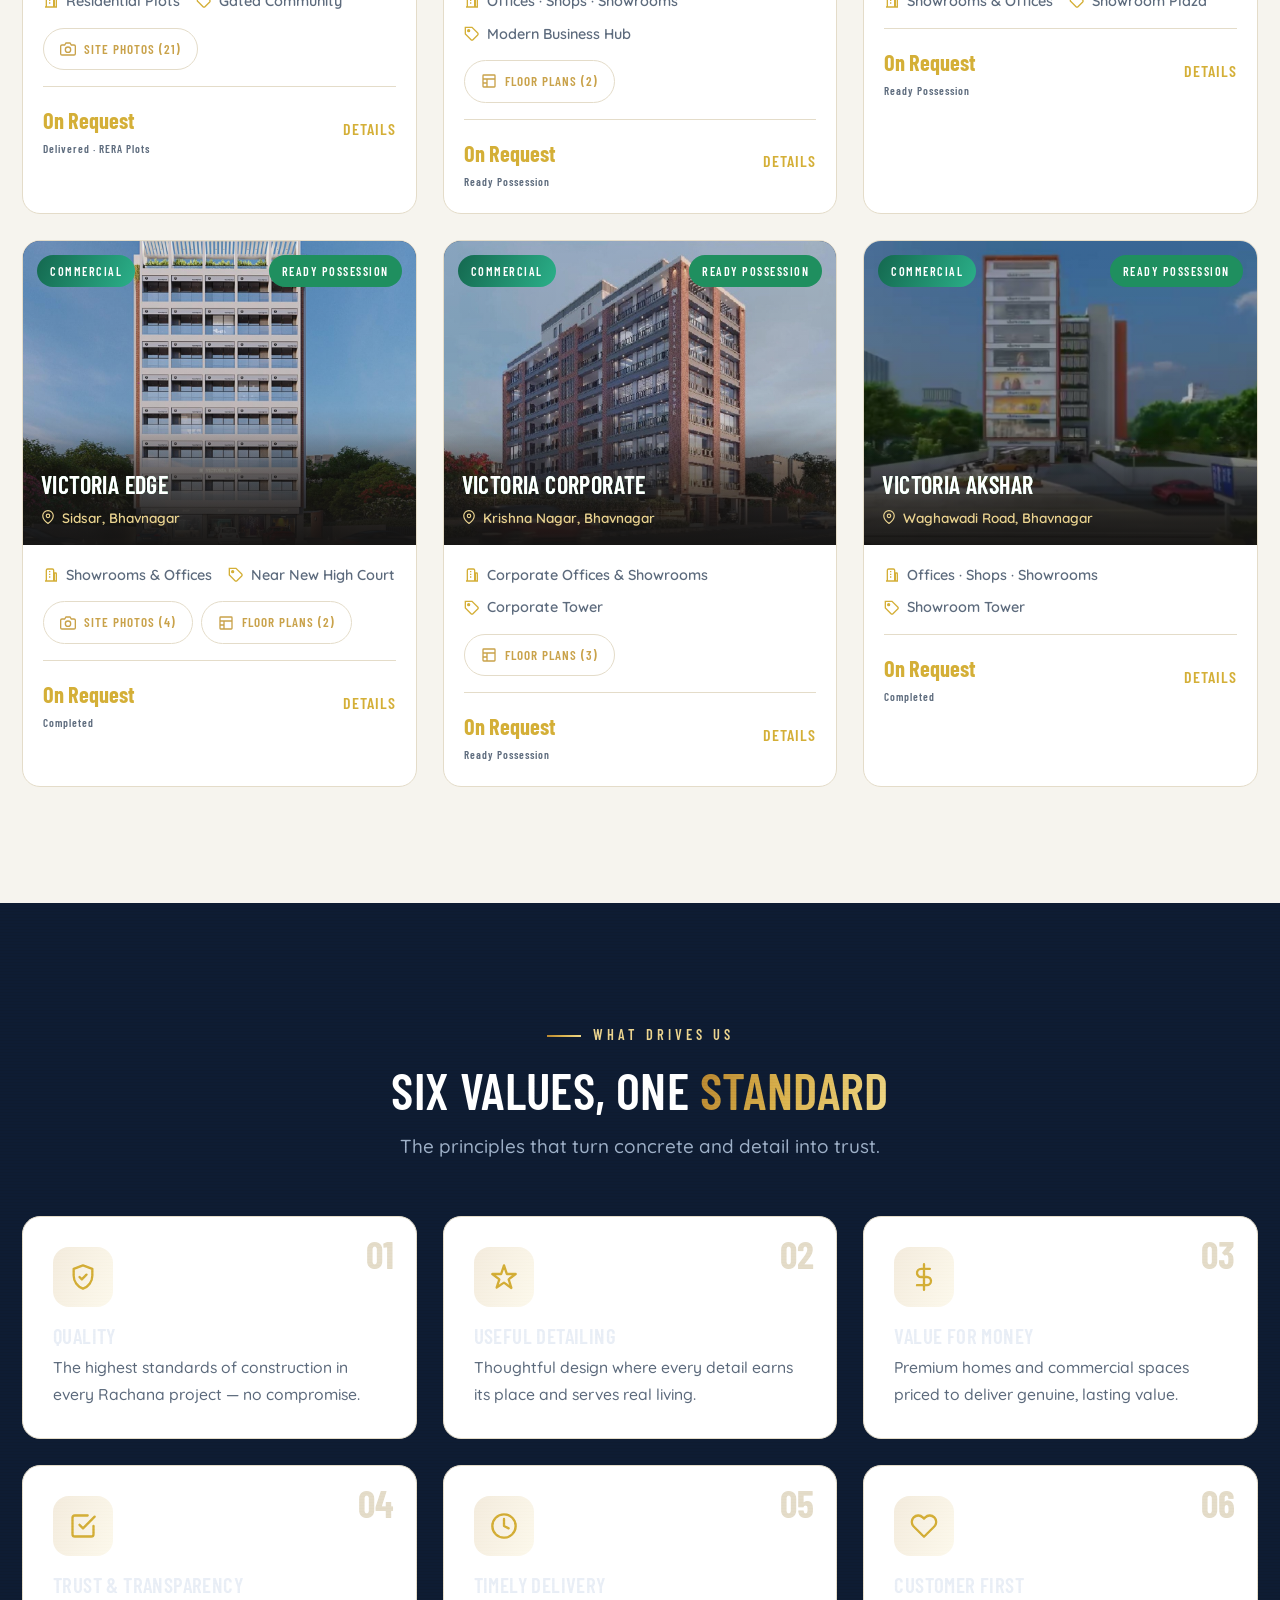
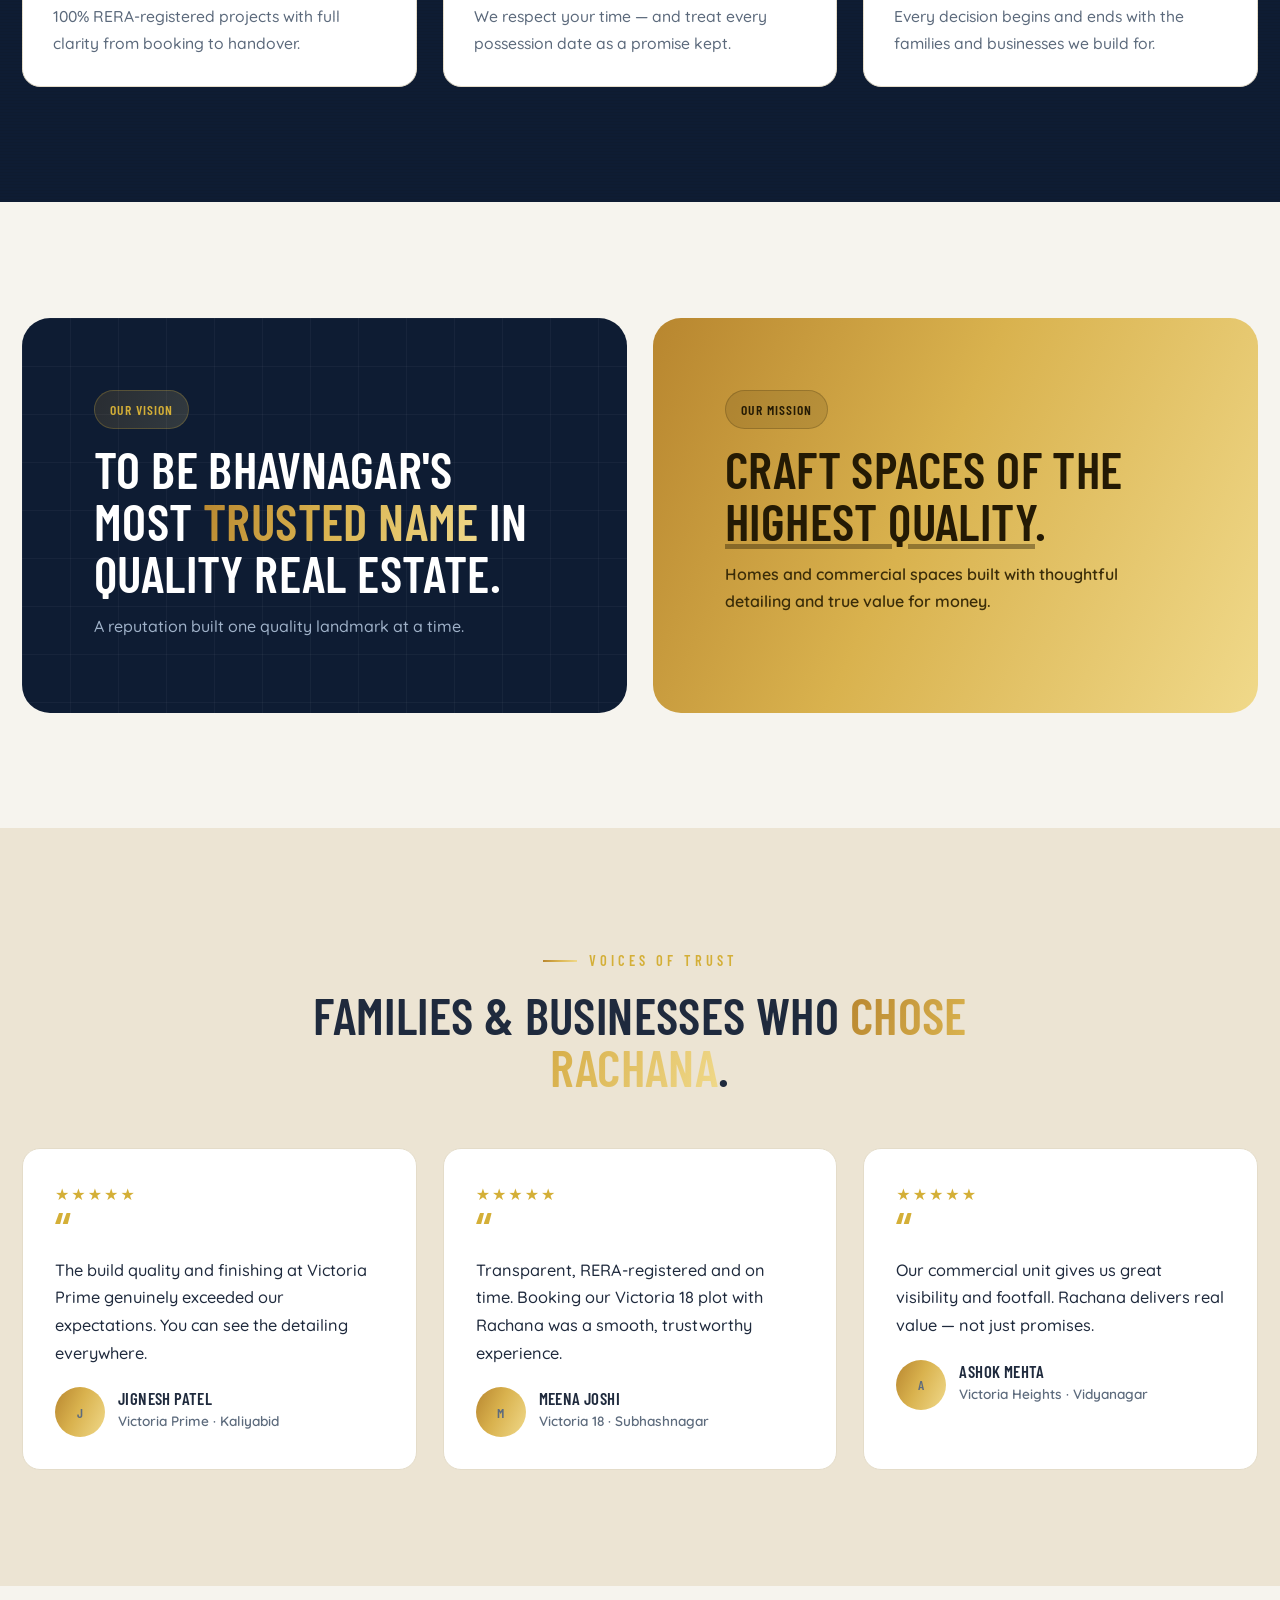
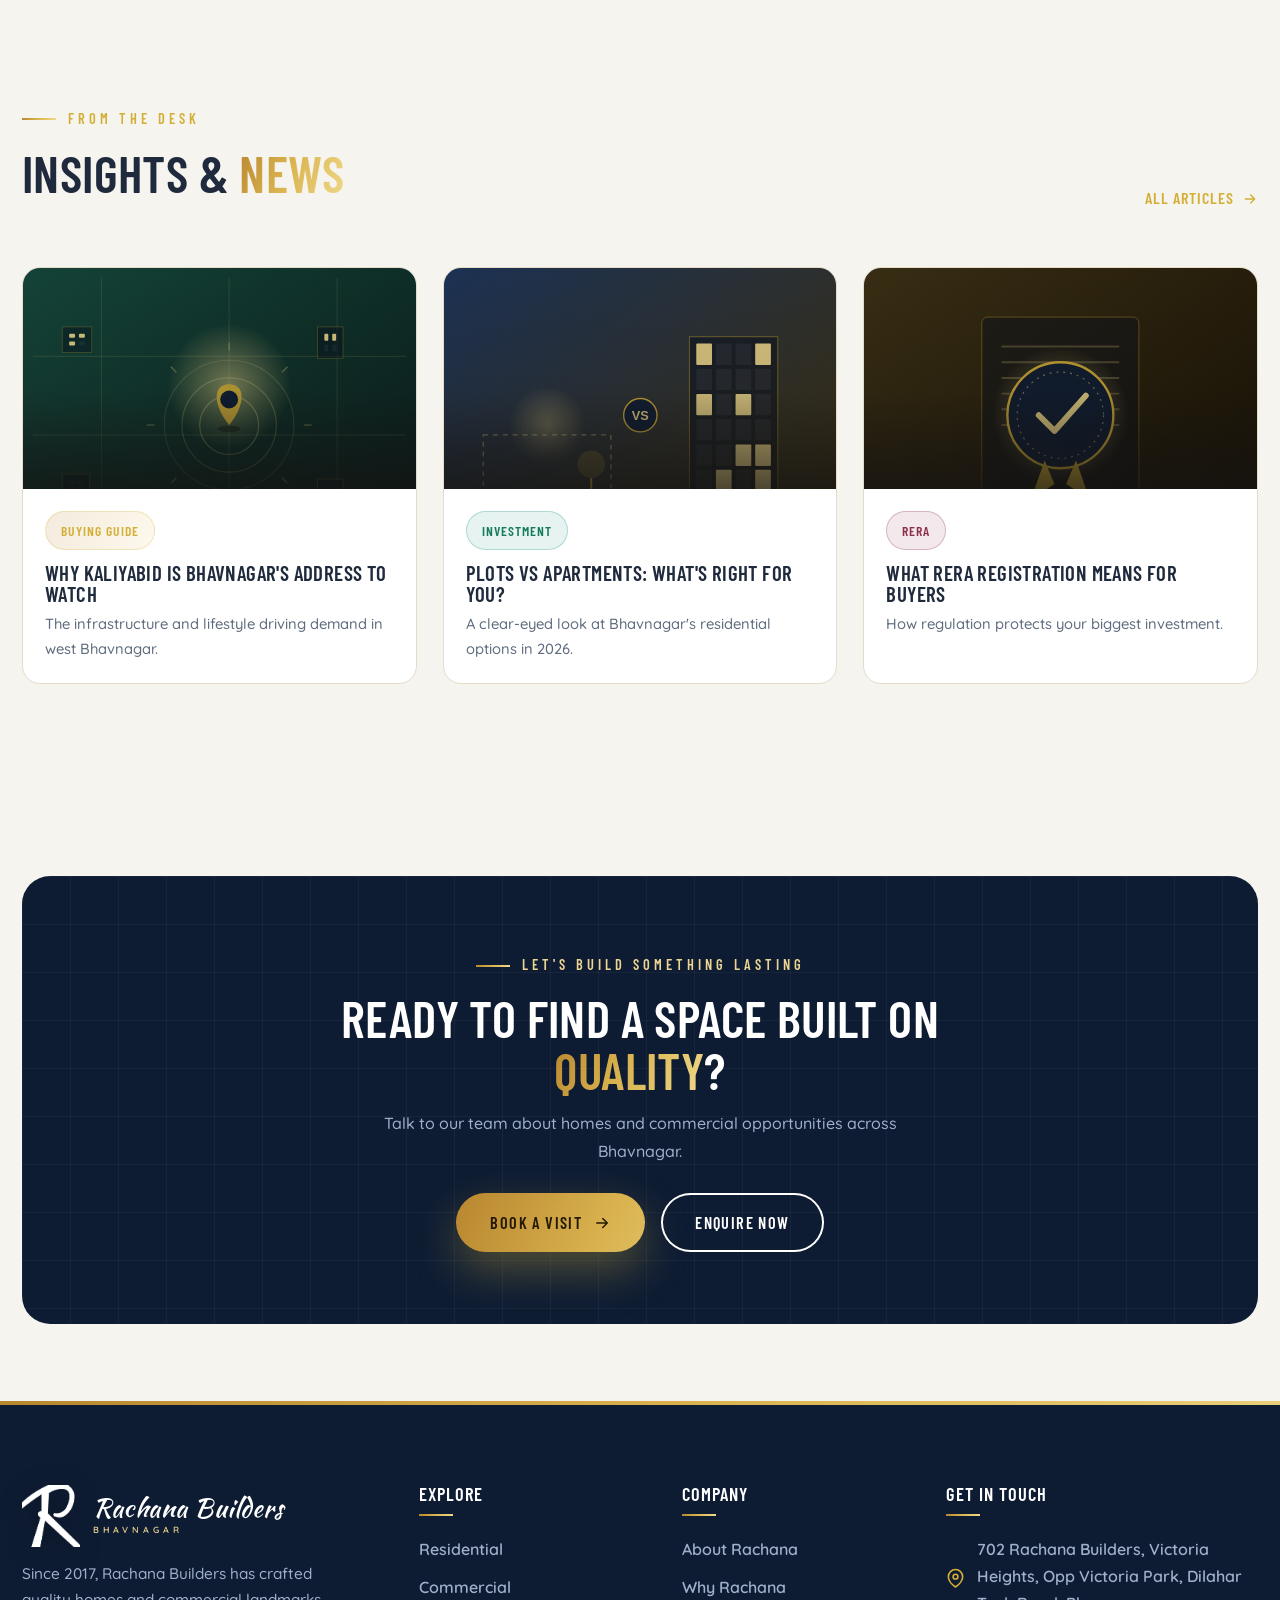
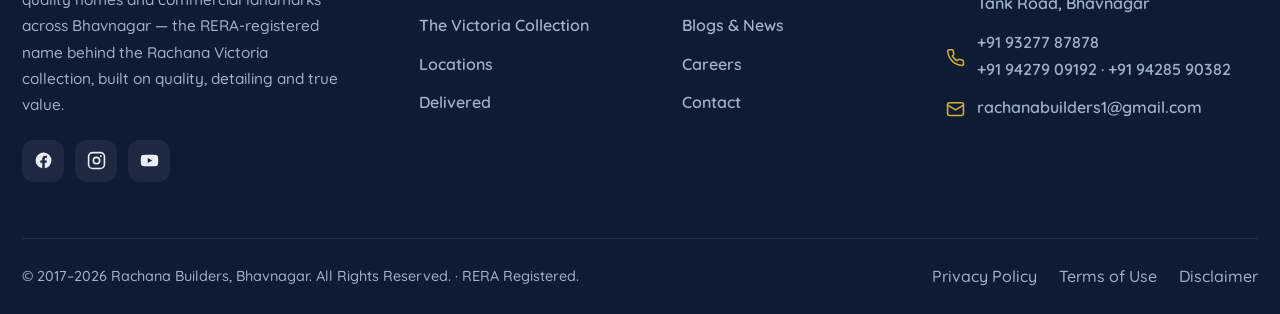
==== commit 52b7615f: "Brand wordmark font, mesh removal, bespoke blog art, hero blur fix - Rachana Builders wordmark now u" ====
--- a/index.html
+++ b/index.html
@@ -7,8 +7,8 @@
   <title>Rachana Builders · Crafting Quality, Building Trust — Bhavnagar Real Estate</title>
   <link rel="preconnect" href="https://fonts.googleapis.com" />
   <link rel="preconnect" href="https://fonts.gstatic.com" crossorigin />
-  <link href="https://fonts.googleapis.com/css2?family=Barlow+Condensed:wght@400;500;600;700&family=Quicksand:wght@400;500;600;700&family=Playfair+Display:wght@700;800;900&display=swap" rel="stylesheet" />
-  <link rel="stylesheet" href="assets/css/main.css?v=r20" />
+  <link href="https://fonts.googleapis.com/css2?family=Barlow+Condensed:wght@400;500;600;700&family=Quicksand:wght@400;500;600;700&family=Playfair+Display:wght@700;800;900&family=Kaushan+Script&display=swap" rel="stylesheet" />
+  <link rel="stylesheet" href="assets/css/main.css?v=r30" />
   <link rel="icon" href="data:image/svg+xml,<svg xmlns='http://www.w3.org/2000/svg' viewBox='0 0 64 64'><rect width='64' height='64' rx='14' fill='%230e1c33'/><text x='32' y='46' font-family='Arial' font-size='40' font-weight='bold' fill='%23d4af37' text-anchor='middle'>R</text></svg>" />
 </head>
 <body data-page="home">
@@ -16,7 +16,7 @@
   <!-- Preloader -->
   <div class="preloader" id="preloader">
     <div class="center">
-      <div class="pl-mark glitch live" data-text="RACHANA">RACHANA</div>
+      <div class="pl-mark glitch live" data-text="Rachana Builders">Rachana Builders</div>
       <div class="pl-bar"><i></i></div>
     </div>
   </div>
@@ -36,7 +36,7 @@
         <img class="hero-photo" src="assets/img/victoria/victoria11.jpg" alt="" loading="lazy" style="object-position:center 40%" />
       </div>
       <div class="hero-tint"></div>
-      <div class="mesh"></div>
+      
       <div class="grid-lines"></div>
     </div>
     <div class="hero-inner">
@@ -145,7 +145,7 @@
           </div>
         </a>
         <a class="cat-tile reveal" data-delay="3" href="locations.html">
-          <div class="art art-4" data-art="villa" data-seed="63"></div>
+          <div class="art art-1 static" data-art="map" data-seed="63" data-rotor="off" data-glitch="off"></div>
           <div style="position:relative;z-index:2;width:100%">
             <span class="chip" style="background:rgba(255,255,255,.14);color:#fff;border-color:rgba(255,255,255,.2)">6 Locations</span>
             <h3 style="margin:10px 0 0">Locations</h3>
@@ -153,7 +153,7 @@
           </div>
         </a>
         <a class="cat-tile reveal" data-delay="4" href="archives.html">
-          <div class="art art-5" data-art="skyline" data-seed="84"></div>
+          <div class="art art-5 static" data-art="journey" data-seed="84" data-rotor="off" data-glitch="off"></div>
           <div style="position:relative;z-index:2;width:100%">
             <span class="chip" style="background:rgba(255,255,255,.14);color:#fff;border-color:rgba(255,255,255,.2)">Delivered</span>
             <h3 style="margin:10px 0 0">Our Journey</h3>
@@ -189,7 +189,6 @@
 
   <!-- ============ CORE VALUES ============ -->
   <section class="section dark scanlines">
-    <div class="hero-bg" style="opacity:.5"><div class="mesh"></div></div>
     <div class="container" style="position:relative;z-index:2">
       <div class="section-head center reveal">
         <span class="eyebrow center on-dark">What Drives Us</span>
@@ -212,7 +211,7 @@
     <div class="container">
       <div class="grid g-2">
         <div class="cta-band reveal r-left" style="background:var(--ink)">
-          <div class="mesh"></div><div class="grid-lines"></div>
+          <div class="grid-lines"></div>
           <span class="chip">Our Vision</span>
           <h2 class="mt-s">To be Bhavnagar's most <span class="text-grad">trusted name</span> in quality real estate.</h2>
           <p class="mt-s" style="color:var(--text-onDark-soft)">A reputation built one quality landmark at a time.</p>
@@ -249,9 +248,9 @@
         <a class="link-arrow" href="blogs.html"><span>All articles</span> <svg viewBox="0 0 24 24" fill="none" stroke="currentColor" stroke-width="2" stroke-linecap="round" stroke-linejoin="round"><path d="M5 12h14M13 6l6 6-6 6"/></svg></a>
       </div>
       <div class="grid g-3">
-        <a class="card reveal" data-delay="1" href="blogs.html"><div class="pc-visual" style="aspect-ratio:16/9"><div class="art art-4" data-art="blueprint" data-seed="91" style="position:absolute;inset:0"></div></div><div style="padding:22px"><span class="chip">Buying Guide</span><h4 style="margin:12px 0 6px">Why Kaliyabid is Bhavnagar's address to watch</h4><p class="muted" style="font-size:.92rem">The infrastructure and lifestyle driving demand in west Bhavnagar.</p></div></a>
-        <a class="card reveal" data-delay="2" href="blogs.html"><div class="pc-visual" style="aspect-ratio:16/9"><div class="art art-3" data-art="blueprint" data-seed="92" style="position:absolute;inset:0"></div></div><div style="padding:22px"><span class="chip teal">Investment</span><h4 style="margin:12px 0 6px">Plots vs apartments: what's right for you?</h4><p class="muted" style="font-size:.92rem">A clear-eyed look at Bhavnagar's residential options in 2026.</p></div></a>
-        <a class="card reveal" data-delay="3" href="blogs.html"><div class="pc-visual" style="aspect-ratio:16/9"><div class="art art-5" data-art="blueprint" data-seed="93" style="position:absolute;inset:0"></div></div><div style="padding:22px"><span class="chip red">RERA</span><h4 style="margin:12px 0 6px">What RERA registration means for buyers</h4><p class="muted" style="font-size:.92rem">How regulation protects your biggest investment.</p></div></a>
+        <a class="card reveal" data-delay="1" href="blogs.html"><div class="pc-visual" style="aspect-ratio:16/9"><div class="art art-4 static" data-art="watchspot" data-seed="91" data-rotor="off" data-glitch="off" style="position:absolute;inset:0"></div></div><div style="padding:22px"><span class="chip">Buying Guide</span><h4 style="margin:12px 0 6px">Why Kaliyabid is Bhavnagar's address to watch</h4><p class="muted" style="font-size:.92rem">The infrastructure and lifestyle driving demand in west Bhavnagar.</p></div></a>
+        <a class="card reveal" data-delay="2" href="blogs.html"><div class="pc-visual" style="aspect-ratio:16/9"><div class="art art-3 static" data-art="compare" data-seed="92" data-rotor="off" data-glitch="off" style="position:absolute;inset:0"></div></div><div style="padding:22px"><span class="chip teal">Investment</span><h4 style="margin:12px 0 6px">Plots vs apartments: what's right for you?</h4><p class="muted" style="font-size:.92rem">A clear-eyed look at Bhavnagar's residential options in 2026.</p></div></a>
+        <a class="card reveal" data-delay="3" href="blogs.html"><div class="pc-visual" style="aspect-ratio:16/9"><div class="art art-5 static" data-art="seal" data-seed="93" data-rotor="off" data-glitch="off" style="position:absolute;inset:0"></div></div><div style="padding:22px"><span class="chip red">RERA</span><h4 style="margin:12px 0 6px">What RERA registration means for buyers</h4><p class="muted" style="font-size:.92rem">How regulation protects your biggest investment.</p></div></a>
       </div>
     </div>
   </section>
@@ -260,7 +259,7 @@
   <section class="section tight">
     <div class="container">
       <div class="cta-band reveal" style="text-align:center">
-        <div class="mesh"></div><div class="grid-lines"></div>
+        <div class="grid-lines"></div>
         <span class="eyebrow center on-dark">Let's build something lasting</span>
         <h2 class="mt-s" style="max-width:760px;margin-inline:auto">Ready to find a space built on <span class="text-grad">quality</span>?</h2>
         <p class="mt-s" style="color:var(--text-onDark-soft);max-width:560px;margin-inline:auto">Talk to our team about homes and commercial opportunities across Bhavnagar.</p>
@@ -274,10 +273,10 @@
 
   <footer id="site-footer"></footer>
 
-  <script src="assets/js/components.js?v=r20"></script>
-  <script src="assets/js/projects.js?v=r20"></script>
-  <script src="assets/js/art.js?v=r20"></script>
-  <script src="assets/js/main.js?v=r20"></script>
-  <script src="assets/js/lightbox.js?v=r20"></script>
+  <script src="assets/js/components.js?v=r30"></script>
+  <script src="assets/js/projects.js?v=r30"></script>
+  <script src="assets/js/art.js?v=r30"></script>
+  <script src="assets/js/main.js?v=r30"></script>
+  <script src="assets/js/lightbox.js?v=r30"></script>
 </body>
 </html>
--- a/assets/css/main.css
+++ b/assets/css/main.css
@@ -239,9 +239,9 @@
 }
 .preloader.done { opacity: 0; visibility: hidden; }
 .preloader .pl-mark {
-  font-family: var(--font-display); font-weight: 700;
-  font-size: clamp(2.4rem,7vw,4.2rem); letter-spacing: 3px;
-  color: var(--white); text-transform: uppercase;
+  font-family: "Kaushan Script", "Brush Script MT", cursive; font-weight: 400;
+  font-size: clamp(2.2rem,6.4vw,3.8rem); letter-spacing: .5px;
+  color: var(--white); text-transform: none;
 }
 .preloader .pl-bar { width: 200px; height: 3px; background: var(--line-dark); margin: 22px auto 0; border-radius: 3px; overflow: hidden; }
 .preloader .pl-bar i { display: block; height: 100%; width: 0; background: var(--grad); animation: plload 1.5s var(--ease-out) forwards; }
@@ -255,12 +255,10 @@
   height: var(--nav-h);
   display: flex; align-items: center;
   background: linear-gradient(180deg, rgba(20,19,18,.85), rgba(20,19,18,0));
-  transition: background var(--t), height var(--t), box-shadow var(--t);
+  transition: background var(--t), box-shadow var(--t);
 }
 .site-header.scrolled {
-  height: 70px;
-  background: rgba(18,17,16,.92);
-  backdrop-filter: blur(14px) saturate(140%);
+  background: rgba(15,14,13,.97);
   box-shadow: 0 10px 30px rgba(0,0,0,.32);
   border-bottom: 1px solid var(--line-dark);
 }
@@ -275,8 +273,8 @@
 .brand-mark .brand-logo-img { height: 100%; width: auto; object-fit: contain; display: block; filter: drop-shadow(0 4px 12px rgba(0,0,0,.35)); }
 .brand:hover .brand-mark { transform: scale(1.06); }
 .site-footer .brand-mark { width: 58px; height: 58px; }
-.brand-name { font-family: var(--font-display); font-weight: 700; font-size: 1.5rem; letter-spacing: 2px; line-height: 1; text-transform: uppercase; }
-.brand-name small { display: block; font-family: var(--font-body); font-weight: 600; font-size: .56rem; letter-spacing: 3px; color: var(--gold-light); margin-top: 3px; }
+.brand-name { font-family: "Kaushan Script", "Brush Script MT", cursive; font-weight: 400; font-size: 1.65rem; letter-spacing: .5px; line-height: 1.05; text-transform: none; white-space: nowrap; }
+.brand-name small { display: block; font-family: var(--font-body); font-weight: 600; font-size: .56rem; letter-spacing: 4px; text-transform: uppercase; color: var(--gold-light); margin-top: 3px; }
 
 .nav-menu { display: flex; align-items: center; gap: 4px; }
 .nav-menu > li { position: relative; }
@@ -296,8 +294,7 @@
 /* dropdown */
 .dropdown {
   position: absolute; top: calc(100% + 12px); left: 0;
-  min-width: 230px; background: rgba(24,23,21,.97);
-  backdrop-filter: blur(14px);
+  min-width: 230px; background: rgba(20,19,18,.99);
   border: 1px solid var(--line-dark); border-radius: 14px;
   padding: 10px; box-shadow: 0 24px 50px rgba(0,0,0,.45);
   opacity: 0; visibility: hidden; transform: translateY(10px);
@@ -376,15 +373,8 @@
 /* ------------------------------------------------------------------ */
 .hero { position: relative; min-height: 100vh; display: flex; align-items: center; color: var(--text-onDark); background: var(--ink); overflow: hidden; padding-top: var(--nav-h); }
 .hero-bg { position: absolute; inset: 0; z-index: 0; }
-.hero-bg .mesh { position: absolute; inset: -20%; background:
-    radial-gradient(40% 50% at 80% 20%, rgba(212,175,55,.22), transparent 60%),
-    radial-gradient(40% 50% at 15% 80%, rgba(127,232,224,.10), transparent 55%),
-    var(--grad-dark);
-  animation: meshfloat 18s ease-in-out infinite alternate;
-}
-@keyframes meshfloat { to { transform: translate3d(2%, -2%, 0) scale(1.06); } }
-.hero-slideshow { position: absolute; inset: 0; z-index: 0; }
-.hero-photo { position: absolute; inset: 0; width: 100%; height: 100%; object-fit: cover; opacity: 0; z-index: 0; animation: heroSlide 35s infinite; }
+.hero-slideshow { position: absolute; inset: -3%; z-index: 0; }
+.hero-photo { position: absolute; inset: 0; width: 100%; height: 100%; object-fit: cover; opacity: 0; z-index: 0; filter: blur(2.5px) saturate(1.08) contrast(1.03); transform: scale(1); animation: heroSlide 35s infinite; }
 .hero-photo:nth-child(1) { animation-delay: 0s; }
 .hero-photo:nth-child(2) { animation-delay: 5s; }
 .hero-photo:nth-child(3) { animation-delay: 10s; }
@@ -392,13 +382,19 @@
 .hero-photo:nth-child(5) { animation-delay: 20s; }
 .hero-photo:nth-child(6) { animation-delay: 25s; }
 .hero-photo:nth-child(7) { animation-delay: 30s; }
-@keyframes heroSlide { 0%,100% { opacity: 0; } 2% { opacity: .58; } 12.5% { opacity: .58; } 14.5% { opacity: 0; } }
+@keyframes heroSlide {
+  0%   { opacity: 0;   transform: scale(1.02); }
+  2%   { opacity: .62; }
+  12.5%{ opacity: .62; transform: scale(1.09); }
+  14.5%{ opacity: 0; }
+  100% { opacity: 0; }
+}
 @media (prefers-reduced-motion: reduce) {
-  .hero-photo { animation: none; opacity: 0; }
-  .hero-photo:first-child { opacity: .58; }
-}
-.media-slides { position: absolute; inset: 0; z-index: 0; }
-.media-slide { position: absolute; inset: 0; width: 100%; height: 100%; object-fit: cover; opacity: 0; animation: mediaSlide 35s infinite; }
+  .hero-photo { animation: none; opacity: 0; transform: none; }
+  .hero-photo:first-child { opacity: .62; }
+}
+.media-slides { position: absolute; inset: -3%; z-index: 0; }
+.media-slide { position: absolute; inset: 0; width: 100%; height: 100%; object-fit: cover; opacity: 0; filter: saturate(1.08) contrast(1.03); transform: scale(1); animation: mediaSlide 35s infinite; }
 .media-slide:nth-child(1) { animation-delay: 0s; opacity: 1; }
 .media-slide:nth-child(2) { animation-delay: 5s; }
 .media-slide:nth-child(3) { animation-delay: 10s; }
@@ -407,14 +403,17 @@
 .media-slide:nth-child(6) { animation-delay: 25s; }
 .media-slide:nth-child(7) { animation-delay: 30s; }
 .media-shade { position: absolute; inset: 0; z-index: 1; background: linear-gradient(0deg, rgba(14,28,51,.88) 0%, rgba(14,28,51,.25) 55%, transparent 100%); }
-@keyframes mediaSlide { 0%,100% { opacity: 0; } 2% { opacity: 1; } 12.5% { opacity: 1; } 14.5% { opacity: 0; } }
-@media (prefers-reduced-motion: reduce) { .media-slide { animation: none; opacity: 0; } .media-slide:first-child { opacity: 1; } }
+@keyframes mediaSlide {
+  0%   { opacity: 0;   transform: scale(1.02); }
+  2%   { opacity: 1; }
+  12.5%{ opacity: 1;   transform: scale(1.09); }
+  14.5%{ opacity: 0; }
+  100% { opacity: 0; }
+}
+@media (prefers-reduced-motion: reduce) { .media-slide { animation: none; opacity: 0; transform: none; } .media-slide:first-child { opacity: 1; } }
 .hero-tint { position: absolute; inset: 0; z-index: 1; background:
     linear-gradient(102deg, rgba(15,14,13,.95) 0%, rgba(15,14,13,.74) 46%, rgba(15,14,13,.34) 100%),
     linear-gradient(0deg, rgba(15,14,13,.92), transparent 55%); }
-.hero-bg.photo .mesh { z-index: 2; background:
-    radial-gradient(42% 52% at 84% 20%, rgba(212,175,55,.30), transparent 62%),
-    radial-gradient(34% 44% at 8% 88%, rgba(47,95,166,.18), transparent 62%); }
 .page-hero .hero-photo { opacity: .42; }
 .hero-bg .grid-lines { position: absolute; inset: 0; opacity: .5; z-index: 2;
   background-image: linear-gradient(var(--line-dark) 1px, transparent 1px), linear-gradient(90deg, var(--line-dark) 1px, transparent 1px);
@@ -491,7 +490,7 @@
 .cat-tile img.cat-img { position: absolute; inset: 0; width: 100%; height: 100%; object-fit: cover; z-index: -2; transition: transform var(--t-slow); }
 .cat-tile:hover img.cat-img { transform: scale(1.08); }
 .pc-tags { position: absolute; top: 14px; left: 14px; right: 14px; display: flex; justify-content: space-between; z-index: 2; }
-.tag { font-family: var(--font-display); font-weight: 600; font-size: .76rem; letter-spacing: 1.5px; text-transform: uppercase; padding: 6px 13px; border-radius: 30px; background: rgba(20,19,18,.72); color: var(--white); backdrop-filter: blur(6px); }
+.tag { font-family: var(--font-display); font-weight: 600; font-size: .76rem; letter-spacing: 1.5px; text-transform: uppercase; padding: 6px 13px; border-radius: 30px; background: rgba(20,19,18,.82); color: var(--white); }
 .tag.gold { background: var(--grad); color: #241a04; }
 .tag.teal { background: var(--grad-teal); color: #fff; }
 .tag.ready { background: #1f8f5f; }
@@ -631,9 +630,6 @@
 /* 18. CTA BAND                                                        */
 /* ------------------------------------------------------------------ */
 .cta-band { position: relative; border-radius: var(--radius-lg); overflow: hidden; padding: clamp(40px,6vw,72px); background: var(--ink); color: var(--white); isolation: isolate; }
-.cta-band .mesh { position: absolute; inset: 0; z-index: -1; background:
-    radial-gradient(50% 80% at 85% 10%, rgba(212,175,55,.34), transparent 60%),
-    radial-gradient(40% 70% at 10% 90%, rgba(127,232,224,.12), transparent 60%); }
 .cta-band .grid-lines { position: absolute; inset: 0; z-index: -1; opacity: .4; background-image: linear-gradient(var(--line-dark) 1px,transparent 1px),linear-gradient(90deg,var(--line-dark) 1px,transparent 1px); background-size: 48px 48px; }
 .cta-band h2 { color: var(--white); }
 
@@ -678,7 +674,7 @@
 .check-list li svg { width: 22px; height: 22px; flex: none; color: var(--gold); margin-top: 1px; }
 .on-dark .check-list li { color: var(--text-onDark); }
 
-.lightbox { position: fixed; inset: 0; z-index: 2500; background: rgba(6,10,20,.97); backdrop-filter: blur(10px); display: none; flex-direction: column; padding: clamp(12px, 2.5vw, 26px); }
+.lightbox { position: fixed; inset: 0; z-index: 2500; background: rgba(6,10,20,.985); display: none; flex-direction: column; padding: clamp(12px, 2.5vw, 26px); }
 .lightbox.open { display: flex; animation: tabin .35s var(--ease); }
 .lb-head { display: flex; align-items: center; justify-content: space-between; gap: 16px; color: #fff; padding: 4px 2px 14px; flex: none; }
 .lb-title { font-family: var(--font-display); font-size: clamp(1.2rem, 3vw, 1.7rem); letter-spacing: 1px; text-transform: uppercase; line-height: 1.1; }
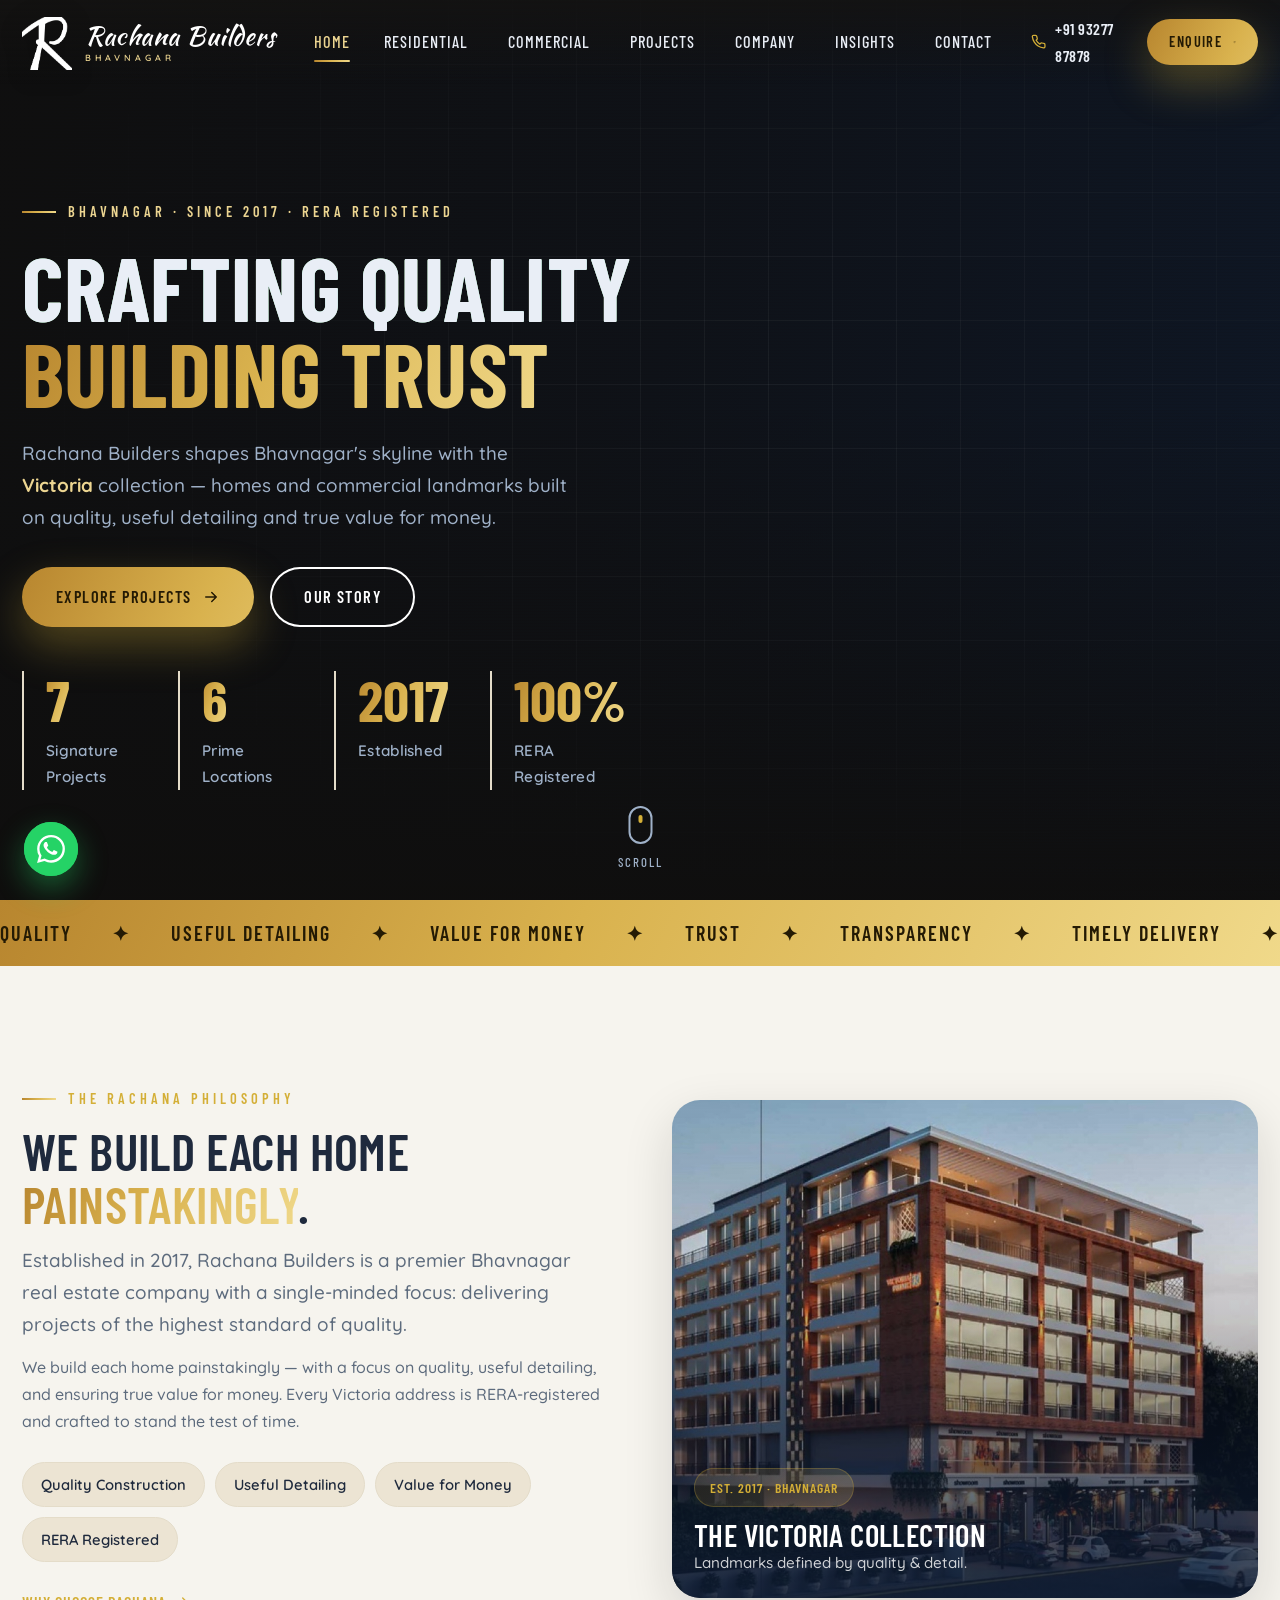
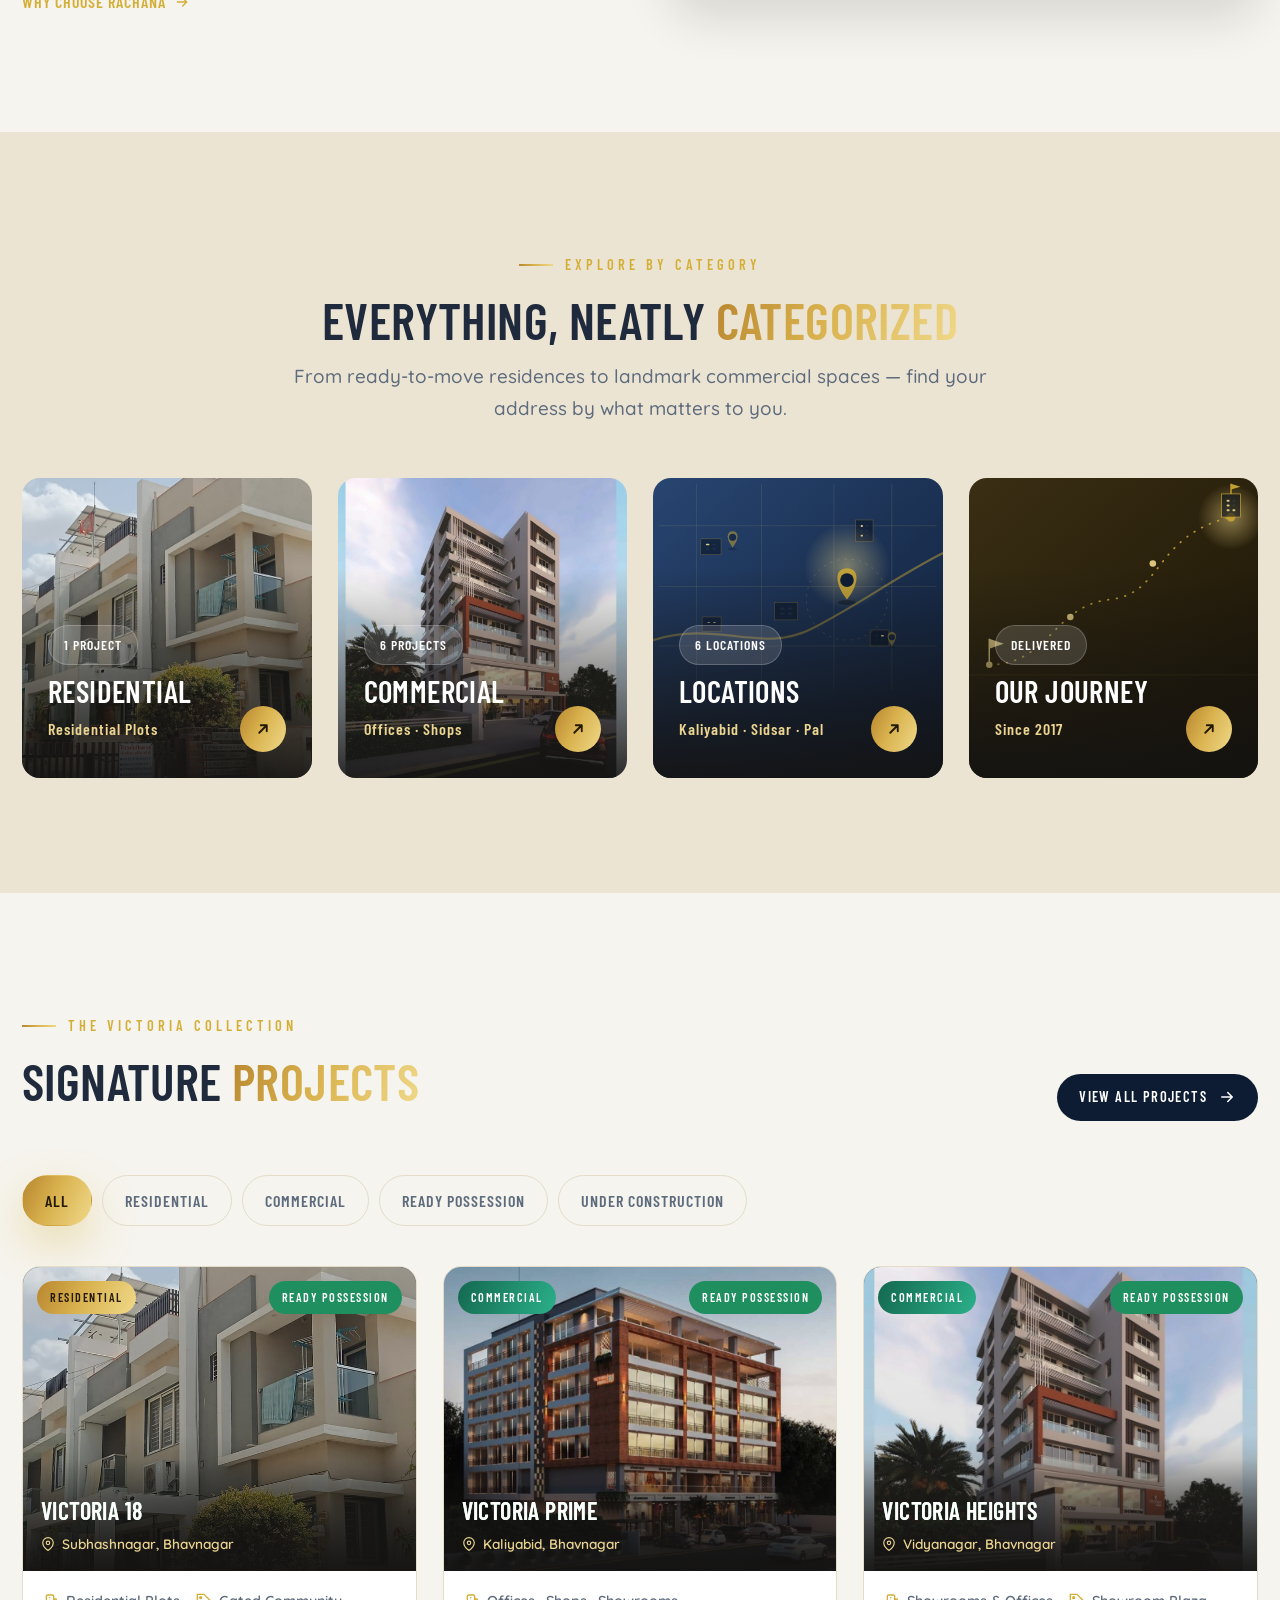
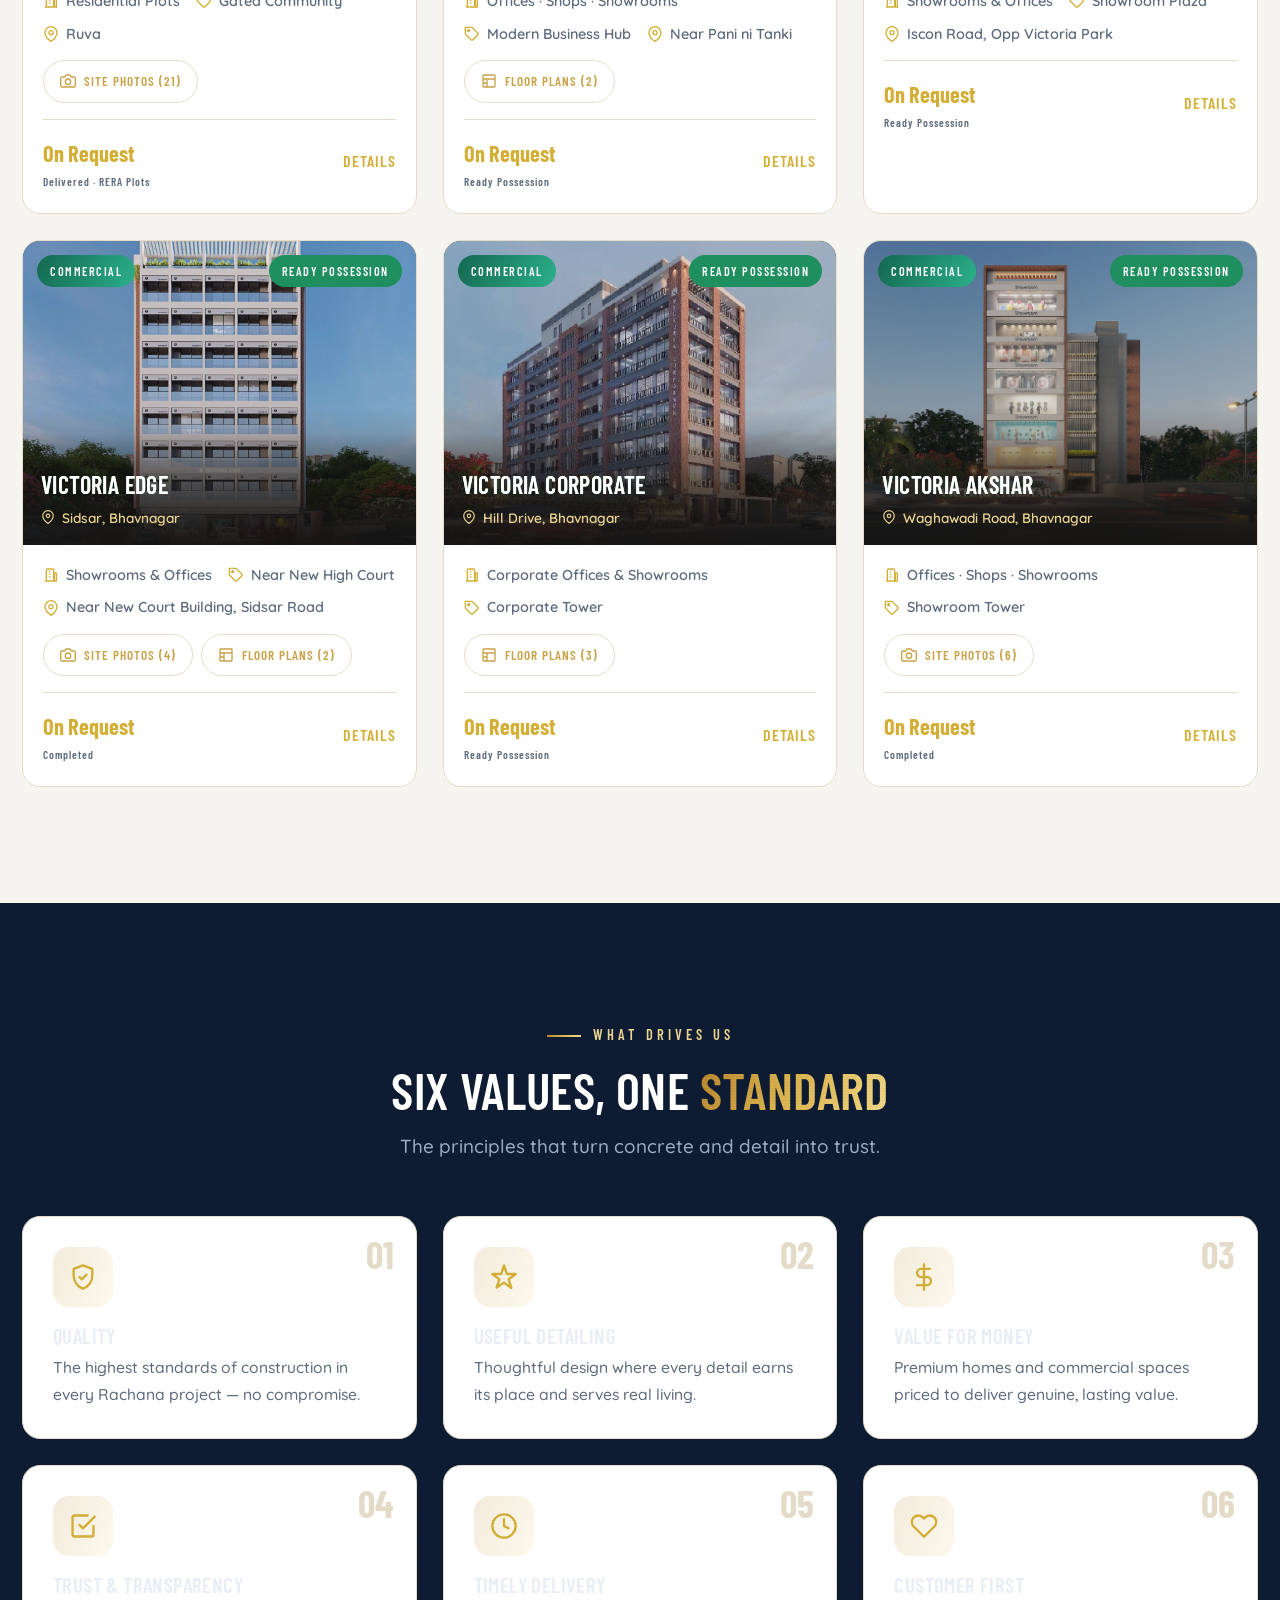
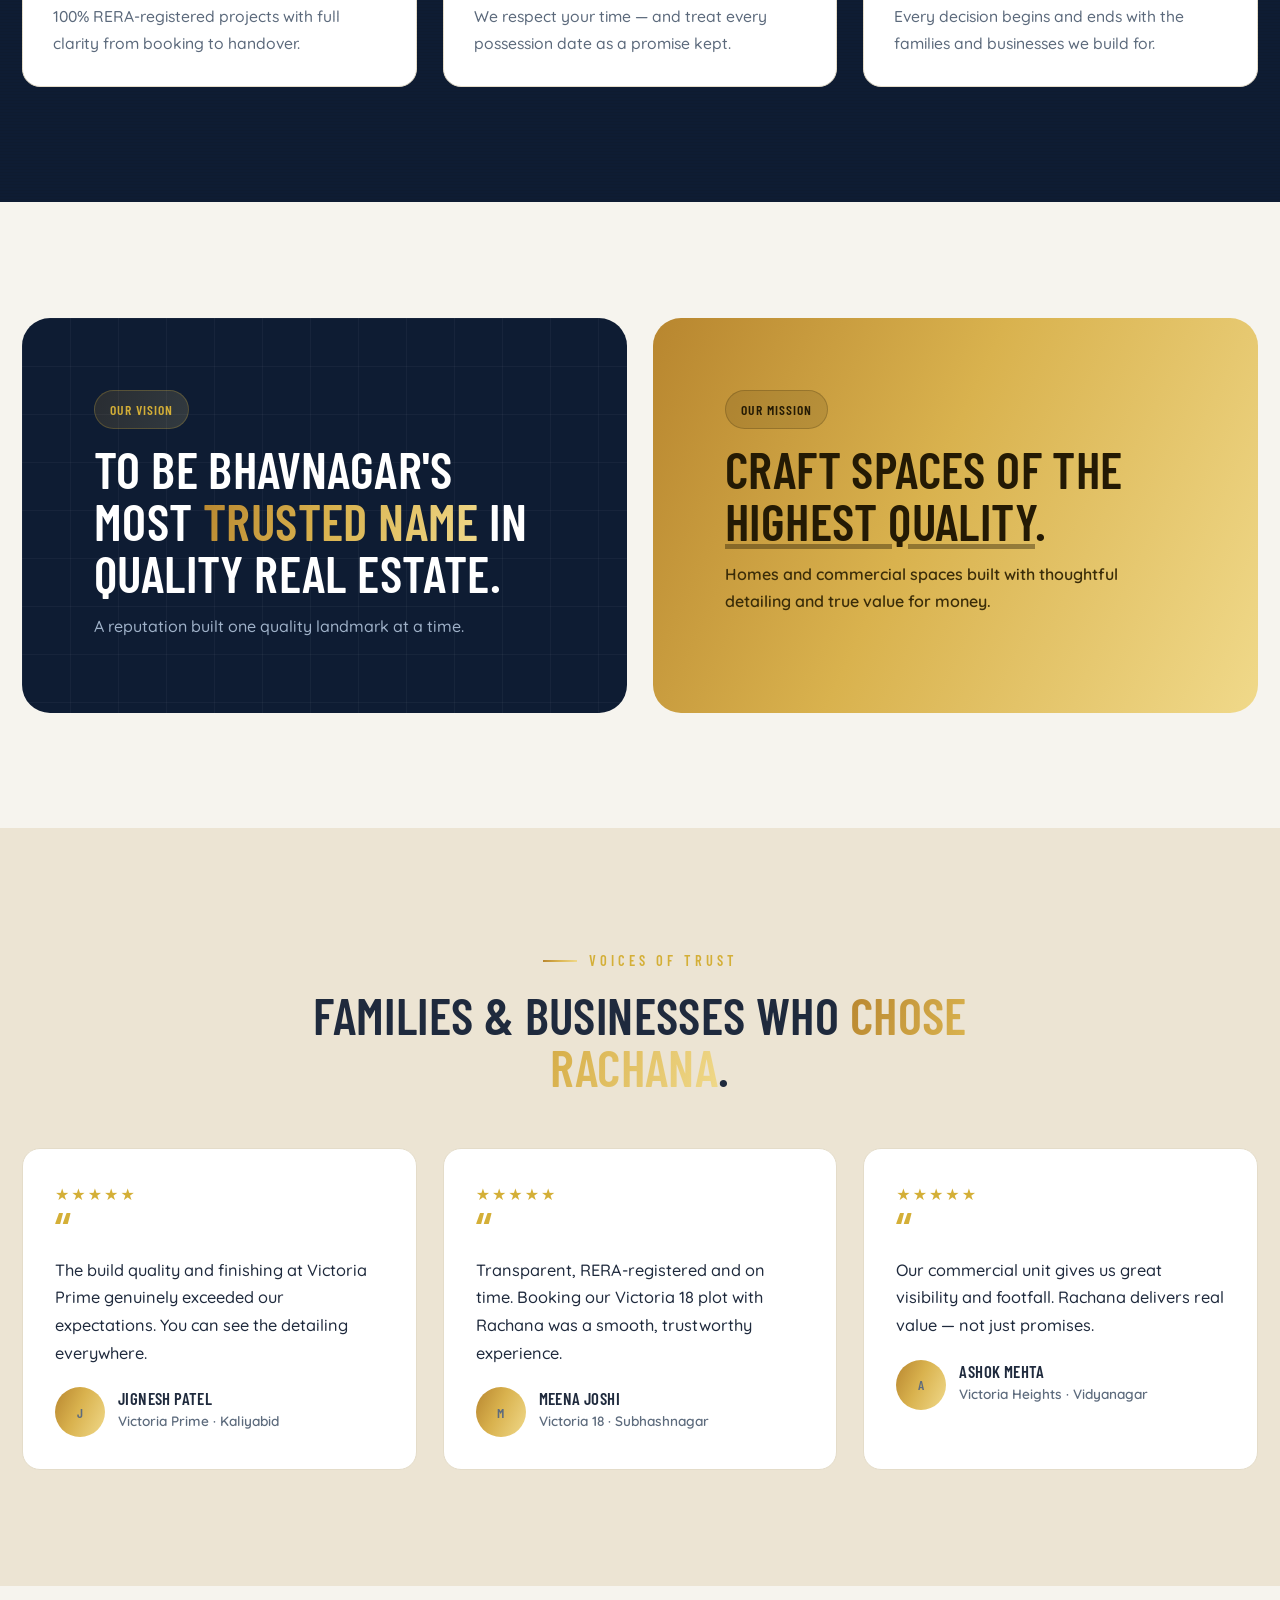
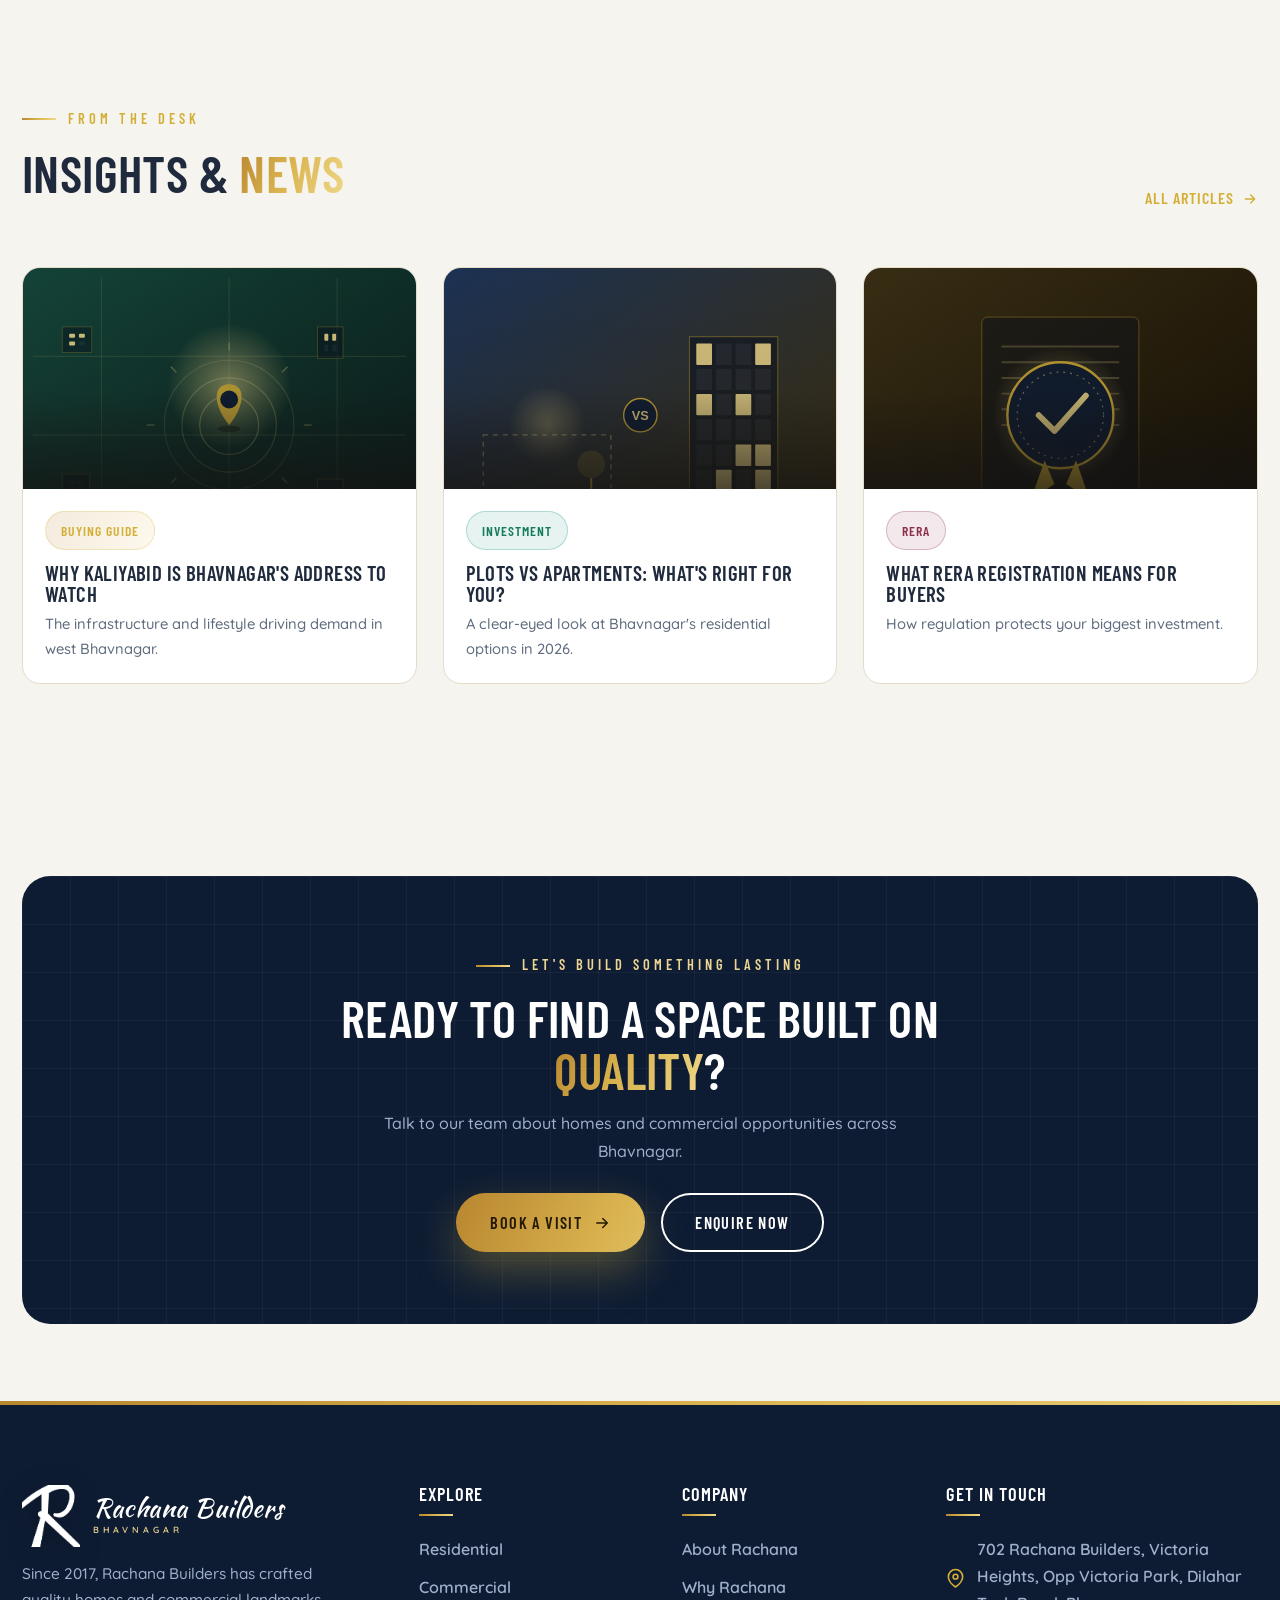
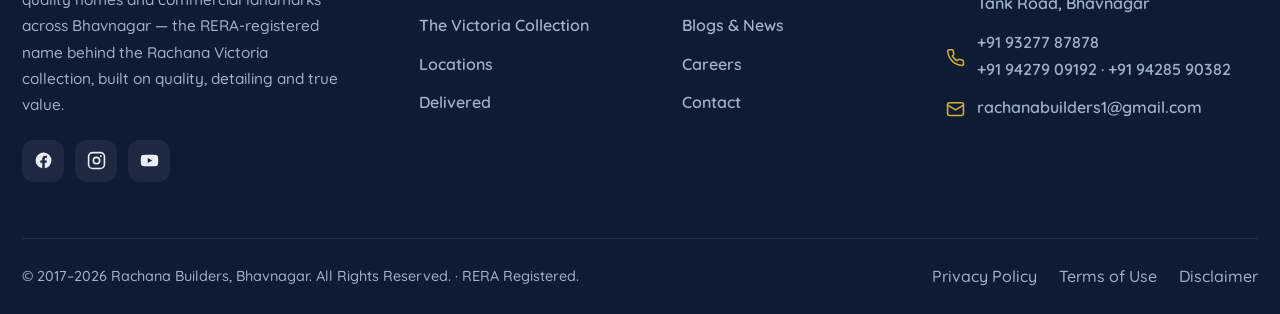
==== commit 048b1227: "Fix Safari lightbox image bug, sharpen photos, add Akshar gallery, update addresses - Safari flexbox" ====
--- a/index.html
+++ b/index.html
@@ -8,7 +8,7 @@
   <link rel="preconnect" href="https://fonts.googleapis.com" />
   <link rel="preconnect" href="https://fonts.gstatic.com" crossorigin />
   <link href="https://fonts.googleapis.com/css2?family=Barlow+Condensed:wght@400;500;600;700&family=Quicksand:wght@400;500;600;700&family=Playfair+Display:wght@700;800;900&family=Kaushan+Script&display=swap" rel="stylesheet" />
-  <link rel="stylesheet" href="assets/css/main.css?v=r30" />
+  <link rel="stylesheet" href="assets/css/main.css?v=r33" />
   <link rel="icon" href="data:image/svg+xml,<svg xmlns='http://www.w3.org/2000/svg' viewBox='0 0 64 64'><rect width='64' height='64' rx='14' fill='%230e1c33'/><text x='32' y='46' font-family='Arial' font-size='40' font-weight='bold' fill='%23d4af37' text-anchor='middle'>R</text></svg>" />
 </head>
 <body data-page="home">
@@ -273,10 +273,10 @@
 
   <footer id="site-footer"></footer>
 
-  <script src="assets/js/components.js?v=r30"></script>
-  <script src="assets/js/projects.js?v=r30"></script>
-  <script src="assets/js/art.js?v=r30"></script>
-  <script src="assets/js/main.js?v=r30"></script>
-  <script src="assets/js/lightbox.js?v=r30"></script>
+  <script src="assets/js/components.js?v=r33"></script>
+  <script src="assets/js/projects.js?v=r33"></script>
+  <script src="assets/js/art.js?v=r33"></script>
+  <script src="assets/js/main.js?v=r33"></script>
+  <script src="assets/js/lightbox.js?v=r33"></script>
 </body>
 </html>
--- a/assets/css/main.css
+++ b/assets/css/main.css
@@ -681,8 +681,8 @@
 .lb-title small { display: block; font-family: var(--font-body); font-size: .72rem; font-weight: 600; letter-spacing: 3px; color: var(--gold-light); text-transform: uppercase; margin-top: 3px; }
 .lb-close { width: 46px; height: 46px; border-radius: 50%; background: rgba(255,255,255,.1); border: none; color: #fff; cursor: pointer; font-size: 1.7rem; line-height: 1; flex: none; transition: background var(--t), color var(--t); }
 .lb-close:hover { background: var(--grad); color: #241a04; }
-.lb-stage { flex: 1 1 auto; position: relative; display: flex; align-items: center; justify-content: center; overflow: hidden; min-height: 0; }
-.lb-stage img { max-width: 100%; max-height: 100%; object-fit: contain; border-radius: 10px; box-shadow: 0 24px 70px rgba(0,0,0,.55); background: #fff; cursor: zoom-in; transition: opacity .25s ease; }
+.lb-stage { flex: 1 1 auto; position: relative; display: flex; align-items: center; justify-content: center; overflow: hidden; min-height: 0; min-width: 0; }
+.lb-stage img { max-width: 100%; max-height: 100%; min-width: 0; min-height: 0; width: auto; height: auto; object-fit: contain; border-radius: 10px; box-shadow: 0 24px 70px rgba(0,0,0,.55); background: #fff; cursor: zoom-in; transition: opacity .25s ease; }
 .lb-stage.zoomed { overflow: auto; cursor: grab; align-items: flex-start; justify-content: flex-start; }
 .lb-stage.zoomed img { max-width: none; max-height: none; width: auto; height: auto; cursor: zoom-out; }
 .lb-nav { position: absolute; top: 50%; transform: translateY(-50%); width: 52px; height: 52px; border-radius: 50%; background: rgba(255,255,255,.12); border: none; color: #fff; cursor: pointer; display: grid; place-items: center; z-index: 3; transition: background var(--t), color var(--t); }
